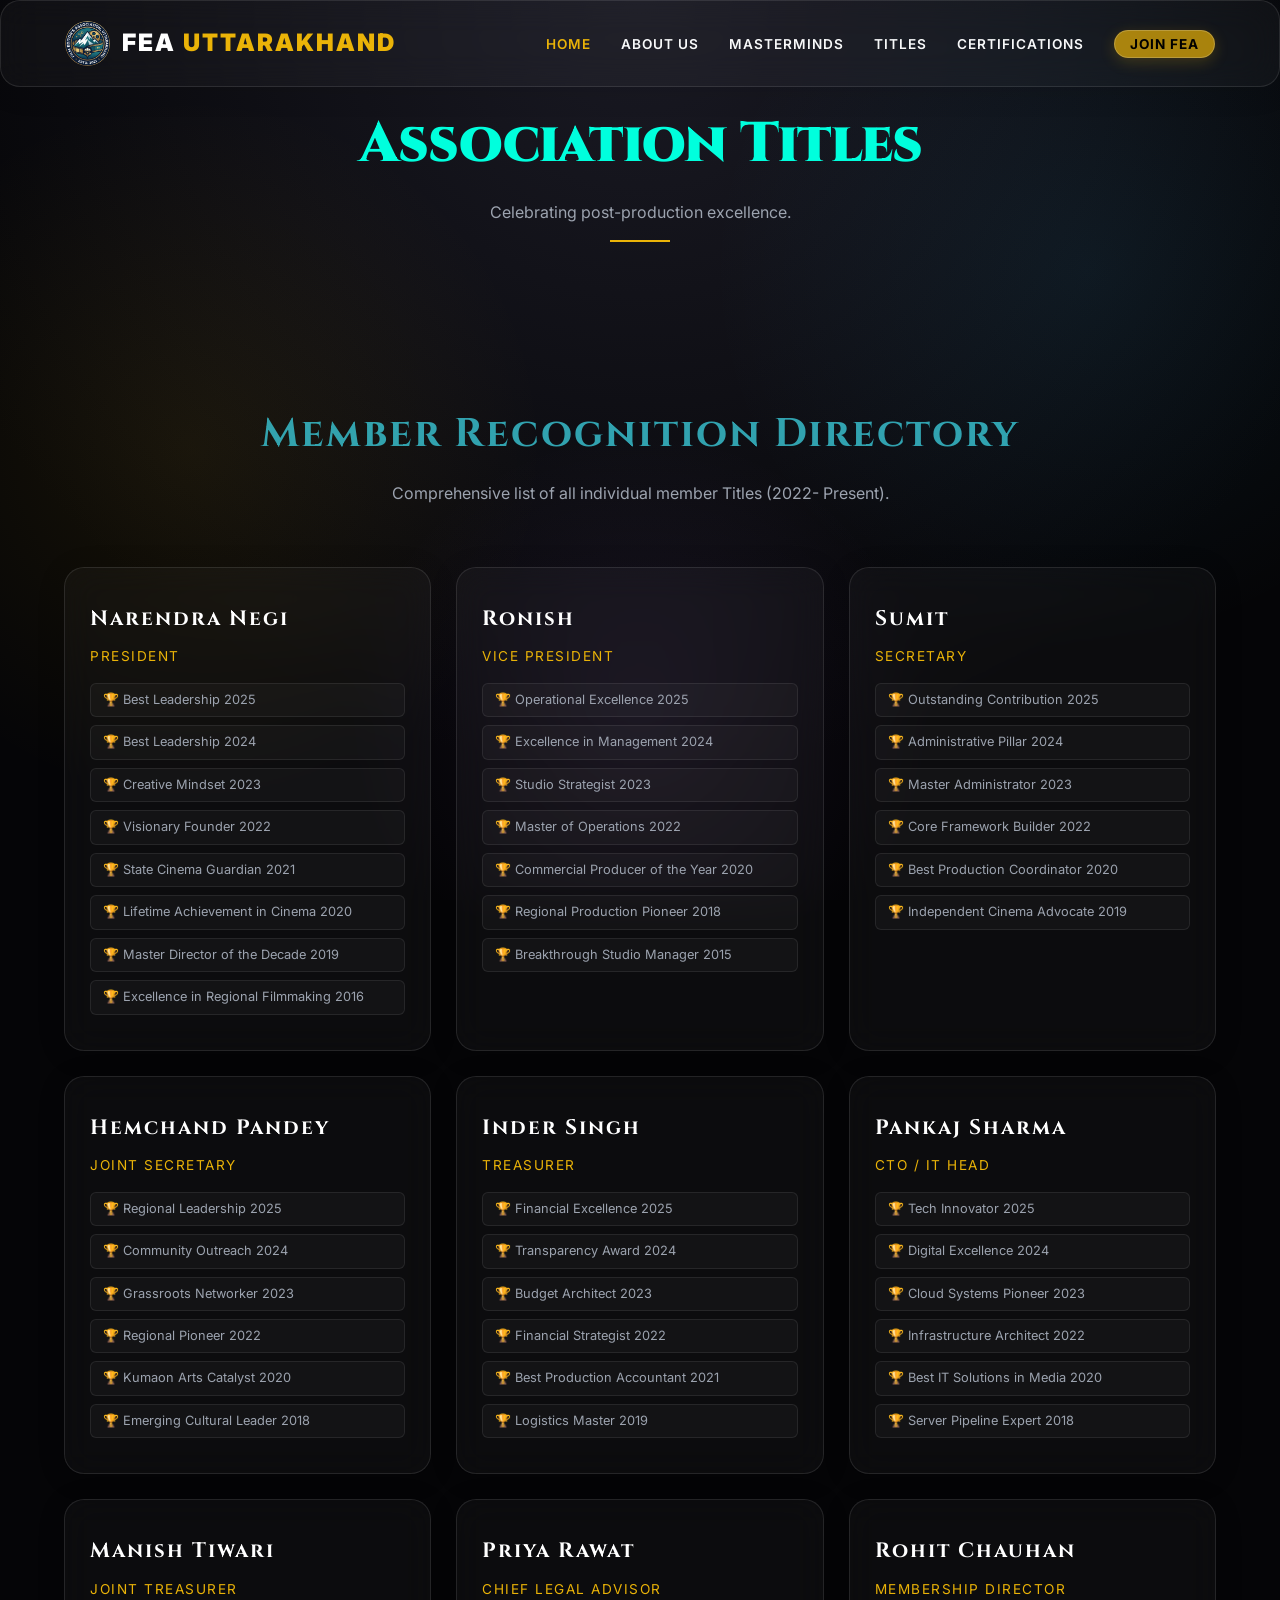
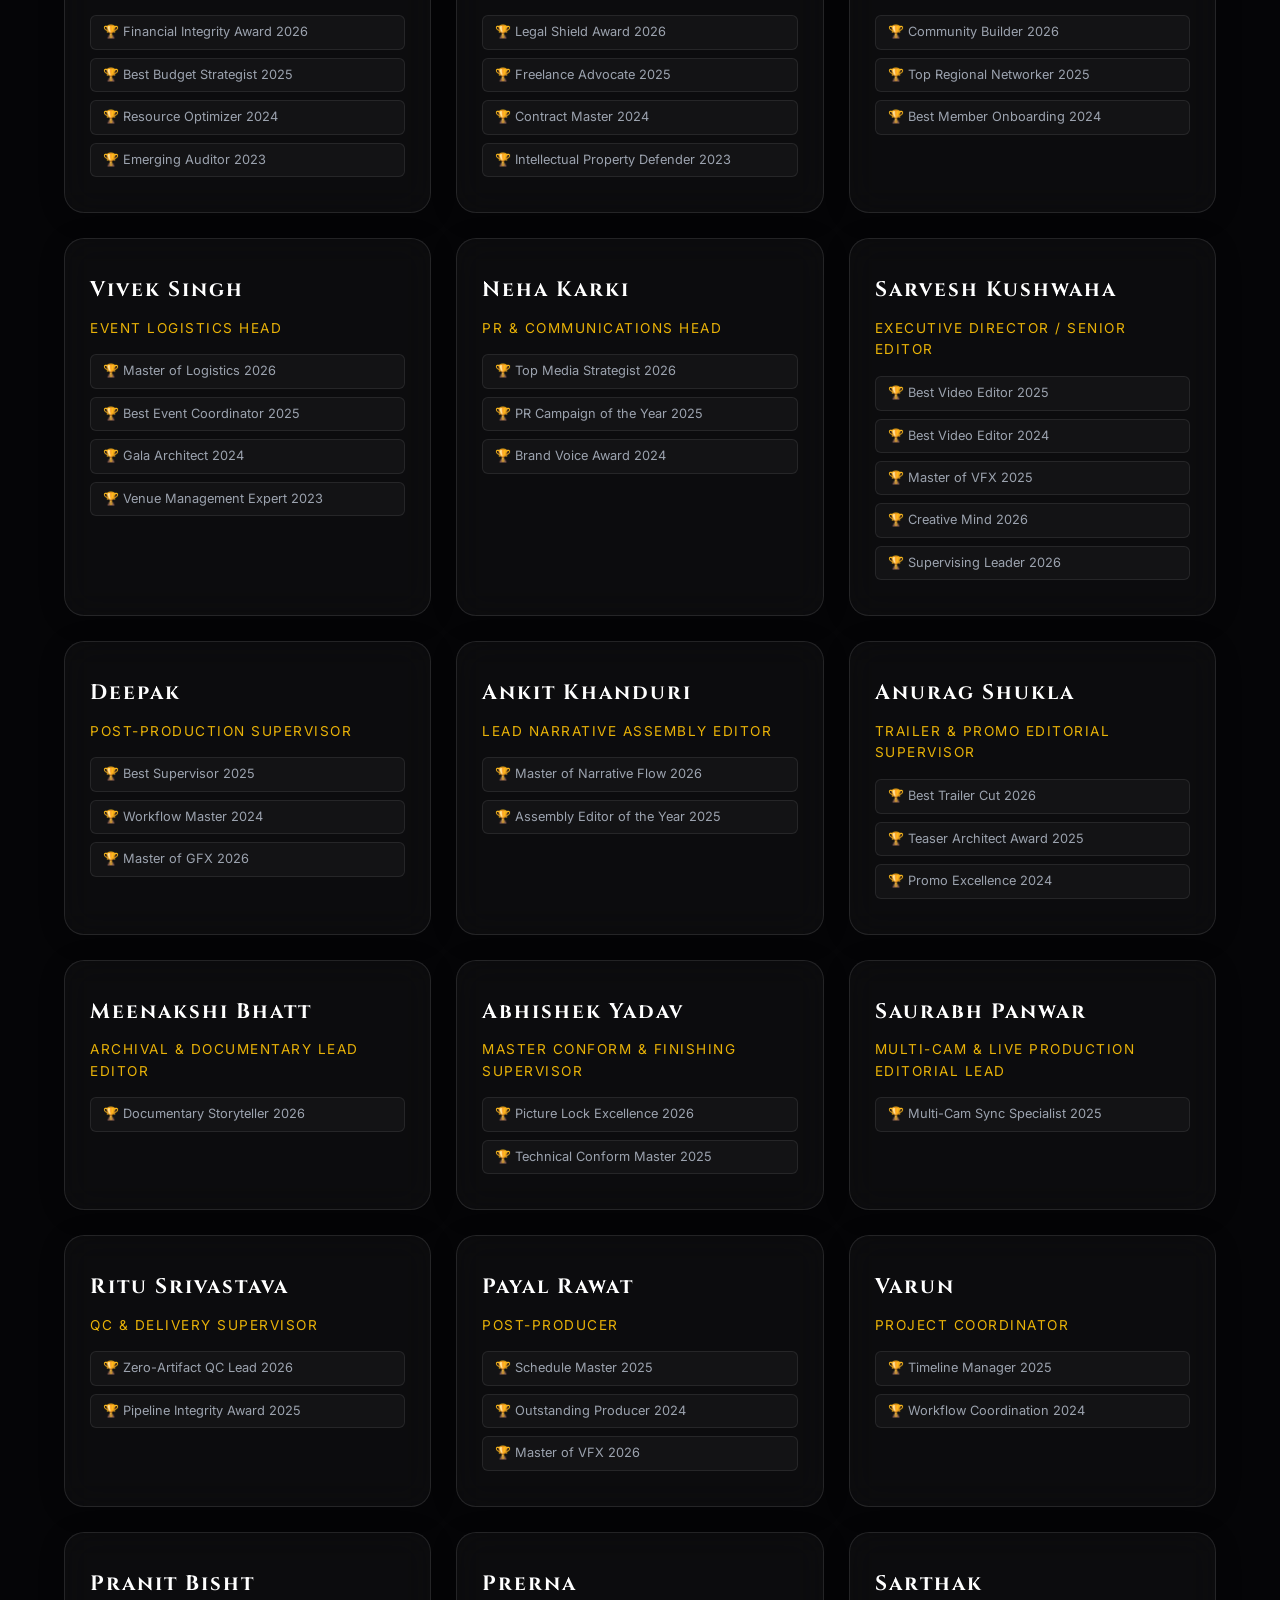
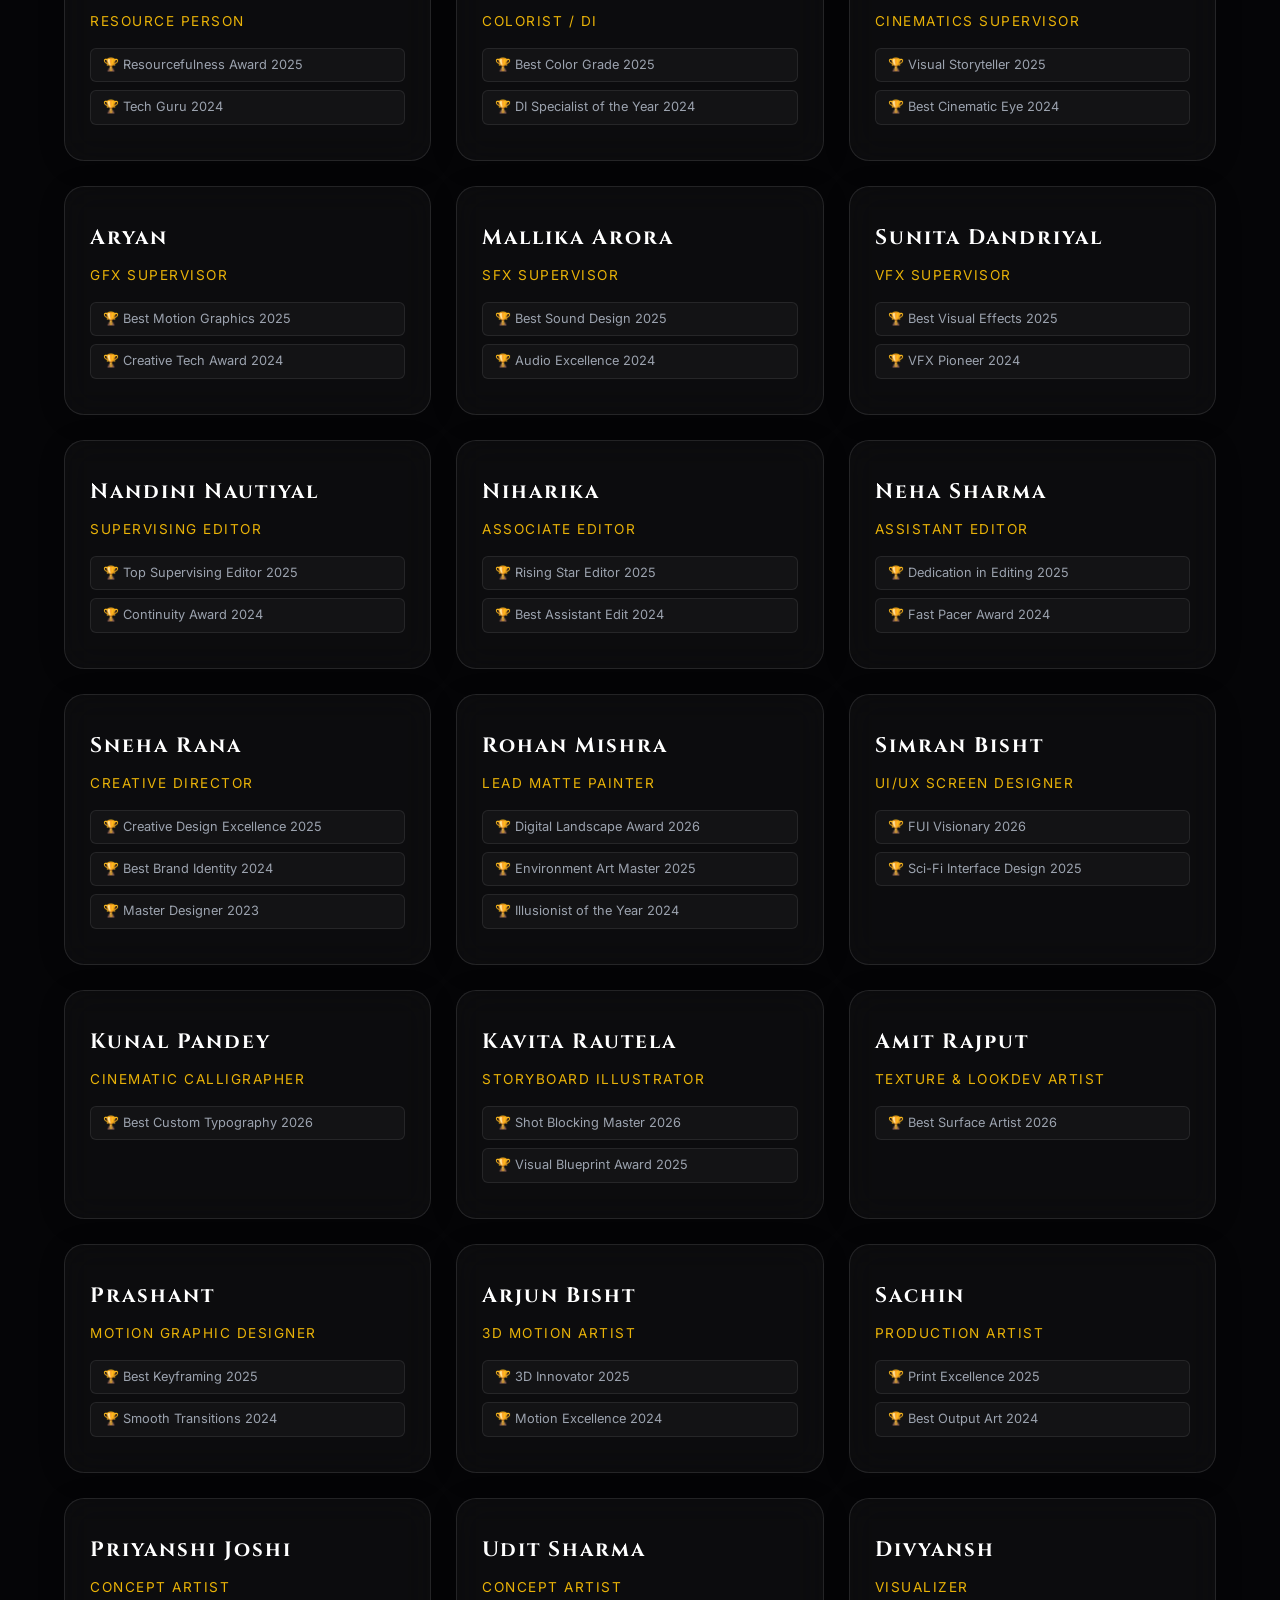
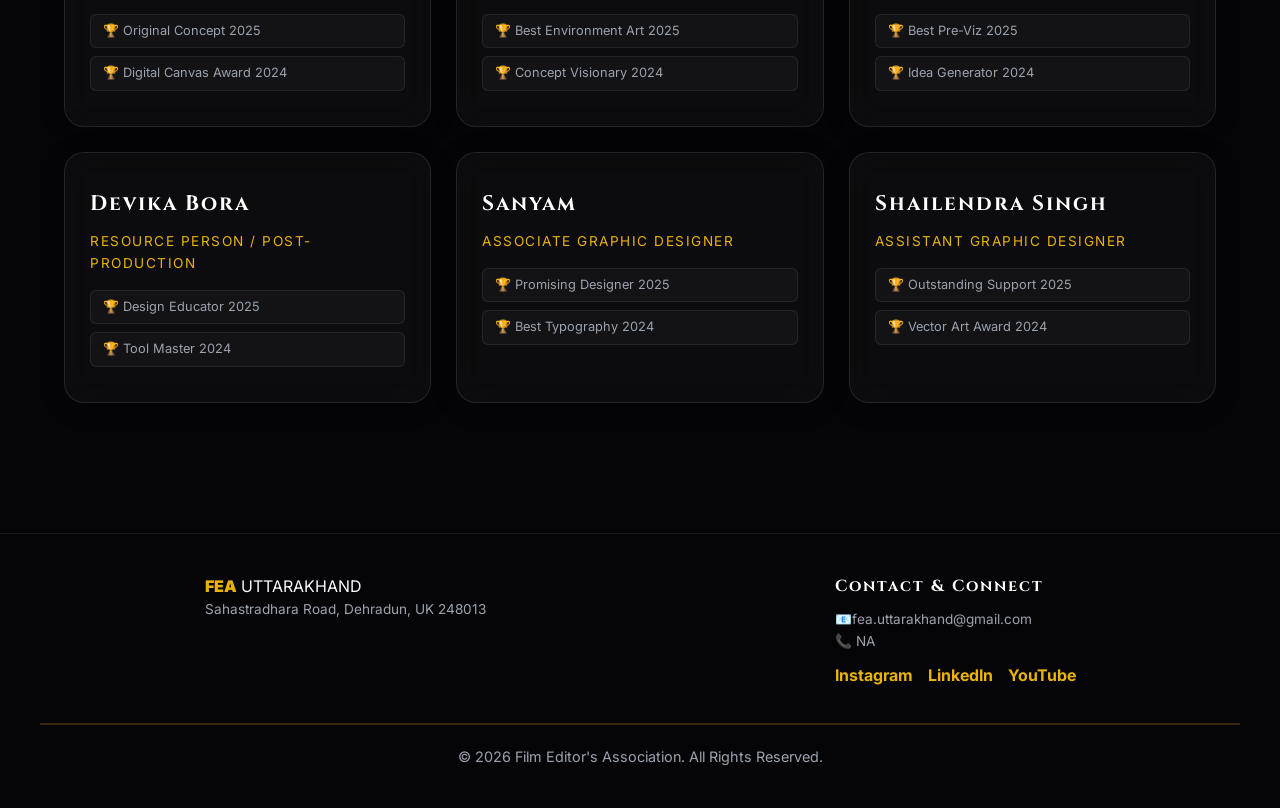
==== awards.html @ 3341a14a "Update awards.html" ====
<!-- awards.html -->
<!DOCTYPE html>
<html lang="en">
<head>
    <meta charset="UTF-8">
    <meta name="viewport" content="width=device-width, initial-scale=1.0">
    <title>Titles | FEA</title>
    <link rel="stylesheet" href="style.css">
</head>
<body>
<header>
    <a href="index.html" class="logo-link">
    <img src="1000021500-modified.png" alt="FEA Logo" class="header-logo-img">
    <div class="logo">FEA <span>Uttarakhand</span></div>
</a>
    
    <div class="menu-toggle" id="mobile-menu">
        <span class="bar"></span>
        <span class="bar"></span>
        <span class="bar"></span>
    </div>

    <nav class="nav-container">
        <ul class="nav-links">
            <li><a href="index.html" class="active">Home</a></li>
            <li><a href="#" class="about-trigger" data-type="intro">About Us</a></li>
            <li><a href="index.html#masterminds">Masterminds</a></li>
            <li><a href="awards.html">Titles</a></li>
            <li><a href="certifications.html">Certifications</a></li>

            <li><a href="#" class="join-trigger" style="background: rgba(234, 179, 8, 0.7); backdrop-filter: blur(10px); -webkit-backdrop-filter: blur(10px); border: 1px solid rgba(255,255,255,0.2); color: #000; padding: 5px 15px; border-radius: 20px; font-weight: bold; box-shadow: 0 4px 15px rgba(234,179,8,0.2);">Join FEA</a></li>
        </ul>
    </nav>
</header>

    <div class="page-header">
        <h1 style="color: #00ffdd;">Association Titles</h1>
        <p style="color: var(--text-muted); margin-top: 10px;">Celebrating post-production excellence.</p>
        <div class="divider"></div>
    </div>

    <section class="department-section">
        <div class="section-header">
            <h2 style="color: #3ccfdfc4;">Member Recognition Directory</h2>
            <p style="color: var(--text-muted);">Comprehensive list of all individual member Titles (2022- Present).</p>
        </div>
        
        <div class="member-awards-grid">
<!-- Committee -->
            <div class="member-award-card">
                <h4>Narendra Negi</h4><p class="role">President</p>
                <div class="award-tags">
                    <span class="tag">🏆 Best Leadership 2025</span>
                    <span class="tag">🏆 Best Leadership 2024</span>
                    <span class="tag">🏆 Creative Mindset 2023</span>
                    <span class="tag">🏆 Visionary Founder 2022</span>
                    <span class="tag">🏆 State Cinema Guardian 2021</span>
                    <span class="tag">🏆 Lifetime Achievement in Cinema 2020</span>
                    <span class="tag">🏆 Master Director of the Decade 2019</span>
                    <span class="tag">🏆 Excellence in Regional Filmmaking 2016</span>
                </div>
            </div>
            <div class="member-award-card">
                <h4>Ronish</h4><p class="role">Vice President</p>
                <div class="award-tags">
                    <span class="tag">🏆 Operational Excellence 2025</span>
                    <span class="tag">🏆 Excellence in Management 2024</span>
                    <span class="tag">🏆 Studio Strategist 2023</span>
                    <span class="tag">🏆 Master of Operations 2022</span>
                    <span class="tag">🏆 Commercial Producer of the Year 2020</span>
                    <span class="tag">🏆 Regional Production Pioneer 2018</span>
                    <span class="tag">🏆 Breakthrough Studio Manager 2015</span>
                </div>
            </div>
            <div class="member-award-card">
                <h4>Sumit</h4><p class="role">Secretary</p>
                <div class="award-tags">
                    <span class="tag">🏆 Outstanding Contribution 2025</span>
                    <span class="tag">🏆 Administrative Pillar 2024</span>
                    <span class="tag">🏆 Master Administrator 2023</span>
                    <span class="tag">🏆 Core Framework Builder 2022</span>
                    <span class="tag">🏆 Best Production Coordinator 2020</span>
                    <span class="tag">🏆 Independent Cinema Advocate 2019</span>
                </div>
            </div>
            <div class="member-award-card">
                <h4>Hemchand Pandey</h4><p class="role">Joint Secretary</p>
                <div class="award-tags">
                    <span class="tag">🏆 Regional Leadership 2025</span>
                    <span class="tag">🏆 Community Outreach 2024</span>
                    <span class="tag">🏆 Grassroots Networker 2023</span>
                    <span class="tag">🏆 Regional Pioneer 2022</span>
                    <span class="tag">🏆 Kumaon Arts Catalyst 2020</span>
                    <span class="tag">🏆 Emerging Cultural Leader 2018</span>
                </div>
            </div>
            <div class="member-award-card">
                <h4>Inder Singh</h4><p class="role">Treasurer</p>
                <div class="award-tags">
                    <span class="tag">🏆 Financial Excellence 2025</span>
                    <span class="tag">🏆 Transparency Award 2024</span>
                    <span class="tag">🏆 Budget Architect 2023</span>
                    <span class="tag">🏆 Financial Strategist 2022</span>
                    <span class="tag">🏆 Best Production Accountant 2021</span>
                    <span class="tag">🏆 Logistics Master 2019</span>
                </div>
            </div>
            <div class="member-award-card">
                <h4>Pankaj Sharma</h4><p class="role">CTO / IT Head</p>
                <div class="award-tags">
                    <span class="tag">🏆 Tech Innovator 2025</span>
                    <span class="tag">🏆 Digital Excellence 2024</span>
                    <span class="tag">🏆 Cloud Systems Pioneer 2023</span>
                    <span class="tag">🏆 Infrastructure Architect 2022</span>
                    <span class="tag">🏆 Best IT Solutions in Media 2020</span>
                    <span class="tag">🏆 Server Pipeline Expert 2018</span>
                </div>
            </div>

            <div class="member-award-card">
                <h4>Manish Tiwari</h4><p class="role">Joint Treasurer</p>
                <div class="award-tags">
                    <span class="tag">🏆 Financial Integrity Award 2026</span>
                    <span class="tag">🏆 Best Budget Strategist 2025</span>
                    <span class="tag">🏆 Resource Optimizer 2024</span>
                    <span class="tag">🏆 Emerging Auditor 2023</span>
                </div>
            </div>
            <div class="member-award-card">
                <h4>Priya Rawat</h4><p class="role">Chief Legal Advisor</p>
                <div class="award-tags">
                    <span class="tag">🏆 Legal Shield Award 2026</span>
                    <span class="tag">🏆 Freelance Advocate 2025</span>
                    <span class="tag">🏆 Contract Master 2024</span>
                    <span class="tag">🏆 Intellectual Property Defender 2023</span>
                </div>
            </div>
            <div class="member-award-card">
                <h4>Rohit Chauhan</h4><p class="role">Membership Director</p>
                <div class="award-tags">
                    <span class="tag">🏆 Community Builder 2026</span>
                    <span class="tag">🏆 Top Regional Networker 2025</span>
                    <span class="tag">🏆 Best Member Onboarding 2024</span>
                </div>
            </div>
            <div class="member-award-card">
                <h4>Vivek Singh</h4><p class="role">Event Logistics Head</p>
                <div class="award-tags">
                    <span class="tag">🏆 Master of Logistics 2026</span>
                    <span class="tag">🏆 Best Event Coordinator 2025</span>
                    <span class="tag">🏆 Gala Architect 2024</span>
                    <span class="tag">🏆 Venue Management Expert 2023</span>
                </div>
            </div>
            <div class="member-award-card">
                <h4>Neha Karki</h4><p class="role">PR & Communications Head</p>
                <div class="award-tags">
                    <span class="tag">🏆 Top Media Strategist 2026</span>
                    <span class="tag">🏆 PR Campaign of the Year 2025</span>
                    <span class="tag">🏆 Brand Voice Award 2024</span>
                </div>
            </div>


            <!-- Video Editing -->
            <div class="member-award-card">
                <h4>Sarvesh Kushwaha</h4><p class="role">Executive Director / Senior Editor</p>
                <div class="award-tags">
                    <span class="tag">🏆 Best Video Editor 2025</span>
                    <span class="tag">🏆 Best Video Editor 2024</span>
                    <span class="tag">🏆 Master of VFX 2025</span>
                    <span class="tag">🏆 Creative Mind 2026</span>
                    <span class="tag">🏆 Supervising Leader 2026</span>
                </div>
            </div>
            <div class="member-award-card">
                <h4>Deepak</h4><p class="role">Post-Production Supervisor</p>
                <div class="award-tags">
                    <span class="tag">🏆 Best Supervisor 2025</span>
                    <span class="tag">🏆 Workflow Master 2024</span>
                    <span class="tag">🏆 Master of GFX 2026</span>
                </div>
            </div>

            <!-- Editorial Additions -->
            <div class="member-award-card">
                <h4>Ankit Khanduri</h4><p class="role">Lead Narrative Assembly Editor</p>
                <div class="award-tags">
                    <span class="tag">🏆 Master of Narrative Flow 2026</span>
                    <span class="tag">🏆 Assembly Editor of the Year 2025</span>
                </div>
            </div>
            <div class="member-award-card">
                <h4>Anurag Shukla</h4><p class="role">Trailer & Promo Editorial Supervisor</p>
                <div class="award-tags">
                    <span class="tag">🏆 Best Trailer Cut 2026</span>
                    <span class="tag">🏆 Teaser Architect Award 2025</span>
                    <span class="tag">🏆 Promo Excellence 2024</span>
                </div>
            </div>
            <div class="member-award-card">
                <h4>Meenakshi Bhatt</h4><p class="role">Archival & Documentary Lead Editor</p>
                <div class="award-tags">
                    <span class="tag">🏆 Documentary Storyteller 2026</span>
                </div>
            </div>
            <div class="member-award-card">
                <h4>Abhishek Yadav</h4><p class="role">Master Conform & Finishing Supervisor</p>
                <div class="award-tags">
                    <span class="tag">🏆 Picture Lock Excellence 2026</span>
                    <span class="tag">🏆 Technical Conform Master 2025</span>
                </div>
            </div>
            <div class="member-award-card">
                <h4>Saurabh Panwar</h4><p class="role">Multi-Cam & Live Production Editorial Lead</p>
                <div class="award-tags">
                    <span class="tag">🏆 Multi-Cam Sync Specialist 2025</span>
                </div>
            </div>
            <div class="member-award-card">
                <h4>Ritu Srivastava</h4><p class="role">QC & Delivery Supervisor</p>
                <div class="award-tags">
                    <span class="tag">🏆 Zero-Artifact QC Lead 2026</span>
                    <span class="tag">🏆 Pipeline Integrity Award 2025</span>
                </div>
            </div>

            <!-- Original Video Editing Continued -->
            <div class="member-award-card">
                <h4>Payal Rawat</h4><p class="role">Post-Producer</p>
                <div class="award-tags">
                    <span class="tag">🏆 Schedule Master 2025</span>
                    <span class="tag">🏆 Outstanding Producer 2024</span>
                    <span class="tag">🏆 Master of VFX 2026</span>
                </div>
            </div>
            <div class="member-award-card">
                <h4>Varun</h4><p class="role">Project Coordinator</p>
                <div class="award-tags">
                    <span class="tag">🏆 Timeline Manager 2025</span>
                    <span class="tag">🏆 Workflow Coordination 2024</span>
                </div>
            </div>
            <div class="member-award-card">
                <h4>Pranit Bisht</h4><p class="role">Resource Person</p>
                <div class="award-tags">
                    <span class="tag">🏆 Resourcefulness Award 2025</span>
                    <span class="tag">🏆 Tech Guru 2024</span>
                </div>
            </div>
            <div class="member-award-card">
                <h4>Prerna</h4><p class="role">Colorist / DI</p>
                <div class="award-tags">
                    <span class="tag">🏆 Best Color Grade 2025</span>
                    <span class="tag">🏆 DI Specialist of the Year 2024</span>
                </div>
            </div>
            <div class="member-award-card">
                <h4>Sarthak</h4><p class="role">Cinematics Supervisor</p>
                <div class="award-tags">
                    <span class="tag">🏆 Visual Storyteller 2025</span>
                    <span class="tag">🏆 Best Cinematic Eye 2024</span>
                </div>
            </div>
            <div class="member-award-card">
                <h4>Aryan</h4><p class="role">GFX Supervisor</p>
                <div class="award-tags">
                    <span class="tag">🏆 Best Motion Graphics 2025</span>
                    <span class="tag">🏆 Creative Tech Award 2024</span>
                </div>
            </div>
            <div class="member-award-card">
                <h4>Mallika Arora</h4><p class="role">SFX Supervisor</p>
                <div class="award-tags">
                    <span class="tag">🏆 Best Sound Design 2025</span>
                    <span class="tag">🏆 Audio Excellence 2024</span>
                </div>
            </div>
            <div class="member-award-card">
                <h4>Sunita Dandriyal</h4><p class="role">VFX Supervisor</p>
                <div class="award-tags">
                    <span class="tag">🏆 Best Visual Effects 2025</span>
                    <span class="tag">🏆 VFX Pioneer 2024</span>
                </div>
            </div>
            <div class="member-award-card">
                <h4>Nandini Nautiyal</h4><p class="role">Supervising Editor</p>
                <div class="award-tags">
                    <span class="tag">🏆 Top Supervising Editor 2025</span>
                    <span class="tag">🏆 Continuity Award 2024</span>
                </div>
            </div>
            <div class="member-award-card">
                <h4>Niharika</h4><p class="role">Associate Editor</p>
                <div class="award-tags">
                    <span class="tag">🏆 Rising Star Editor 2025</span>
                    <span class="tag">🏆 Best Assistant Edit 2024</span>
                </div>
            </div>
            <div class="member-award-card">
                <h4>Neha Sharma</h4><p class="role">Assistant Editor</p>
                <div class="award-tags">
                    <span class="tag">🏆 Dedication in Editing 2025</span>
                    <span class="tag">🏆 Fast Pacer Award 2024</span>
                </div>
            </div>

            <!-- Graphic Design -->
            <div class="member-award-card">
                <h4>Sneha Rana</h4><p class="role">Creative Director</p>
                <div class="award-tags">
                    <span class="tag">🏆 Creative Design Excellence 2025</span>
                    <span class="tag">🏆 Best Brand Identity 2024</span>
                    <span class="tag">🏆 Master Designer 2023</span>
                </div>
            </div>
            
            <!-- Graphic Design Additions -->
            <div class="member-award-card">
                <h4>Rohan Mishra</h4><p class="role">Lead Matte Painter</p>
                <div class="award-tags">
                    <span class="tag">🏆 Digital Landscape Award 2026</span>
                    <span class="tag">🏆 Environment Art Master 2025</span>
                    <span class="tag">🏆 Illusionist of the Year 2024</span>
                </div>
            </div>
            <div class="member-award-card">
                <h4>Simran Bisht</h4><p class="role">UI/UX Screen Designer</p>
                <div class="award-tags">
                    <span class="tag">🏆 FUI Visionary 2026</span>
                    <span class="tag">🏆 Sci-Fi Interface Design 2025</span>
                </div>
            </div>
            <div class="member-award-card">
                <h4>Kunal Pandey</h4><p class="role">Cinematic Calligrapher</p>
                <div class="award-tags">
                    <span class="tag">🏆 Best Custom Typography 2026</span>
                </div>
            </div>
            <div class="member-award-card">
                <h4>Kavita Rautela</h4><p class="role">Storyboard Illustrator</p>
                <div class="award-tags">
                    <span class="tag">🏆 Shot Blocking Master 2026</span>
                    <span class="tag">🏆 Visual Blueprint Award 2025</span>
                </div>
            </div>
            <div class="member-award-card">
                <h4>Amit Rajput</h4><p class="role">Texture & LookDev Artist</p>
                <div class="award-tags">
                    <span class="tag">🏆 Best Surface Artist 2026</span>
                </div>
            </div>

            <!-- Original Graphic Design Continued -->
            <div class="member-award-card">
                <h4>Prashant</h4><p class="role">Motion Graphic Designer</p>
                <div class="award-tags">
                    <span class="tag">🏆 Best Keyframing 2025</span>
                    <span class="tag">🏆 Smooth Transitions 2024</span>
                </div>
            </div>
            <div class="member-award-card">
                <h4>Arjun Bisht</h4><p class="role">3D Motion Artist</p>
                <div class="award-tags">
                    <span class="tag">🏆 3D Innovator 2025</span>
                    <span class="tag">🏆 Motion Excellence 2024</span>
                </div>
            </div>
            <div class="member-award-card">
                <h4>Sachin</h4><p class="role">Production Artist</p>
                <div class="award-tags">
                    <span class="tag">🏆 Print Excellence 2025</span>
                    <span class="tag">🏆 Best Output Art 2024</span>
                </div>
            </div>
            <div class="member-award-card">
                <h4>Priyanshi Joshi</h4><p class="role">Concept Artist</p>
                <div class="award-tags">
                    <span class="tag">🏆 Original Concept 2025</span>
                    <span class="tag">🏆 Digital Canvas Award 2024</span>
                </div>
            </div>
            <div class="member-award-card">
                <h4>Udit Sharma</h4><p class="role">Concept Artist</p>
                <div class="award-tags">
                    <span class="tag">🏆 Best Environment Art 2025</span>
                    <span class="tag">🏆 Concept Visionary 2024</span>
                </div>
            </div>
            <div class="member-award-card">
                <h4>Divyansh</h4><p class="role">Visualizer</p>
                <div class="award-tags">
                    <span class="tag">🏆 Best Pre-Viz 2025</span>
                    <span class="tag">🏆 Idea Generator 2024</span>
                </div>
            </div>
            <div class="member-award-card">
                <h4>Devika Bora</h4><p class="role">Resource Person / Post-Production</p>
                <div class="award-tags">
                    <span class="tag">🏆 Design Educator 2025</span>
                    <span class="tag">🏆 Tool Master 2024</span>
                </div>
            </div>
            <div class="member-award-card">
                <h4>Sanyam</h4><p class="role">Associate Graphic Designer</p>
                <div class="award-tags">
                    <span class="tag">🏆 Promising Designer 2025</span>
                    <span class="tag">🏆 Best Typography 2024</span>
                </div>
            </div>
            <div class="member-award-card">
                <h4>Shailendra Singh</h4><p class="role">Assistant Graphic Designer</p>
                <div class="award-tags">
                    <span class="tag">🏆 Outstanding Support 2025</span>
                    <span class="tag">🏆 Vector Art Award 2024</span>
                </div>
            </div>
        </div>
    </section>

    <!-- About Us Modal -->
    <div id="about-modal" class="modal-overlay">
        <div class="modal-content" style="text-align: center;">
            <span class="close-btn" id="close-about-modal">&times;</span>
            <div class="modal-header">
                <h2 id="about-modal-title">Title</h2>
                <div class="divider" style="margin-bottom: 20px;"></div>
            </div>
            <div class="modal-body">
                <p id="about-modal-desc" class="main-desc">Details will appear here...</p>
            </div>
        </div>
    </div>

    <!-- Join FEA Modal -->
    <div id="join-modal" class="modal-overlay">
        <div class="modal-content glass-panel" style="text-align: center;">
            <span class="close-btn" id="close-join-modal">&times;</span>
            <div class="modal-header">
                <h2>Join FEA Uttarakhand</h2>
                <p style="color: var(--accent-gold); font-size: 0.9rem; margin-top: 5px;">Become a part of the state's largest post-production community.</p>
                <div class="divider" style="margin-bottom: 20px;"></div>
            </div>
            <div class="modal-body">
                <form id="join-form" action="https://formspree.io/f/xljgoepk" method="POST" style="display: flex; flex-direction: column; gap: 15px; text-align: left;">
                    <input type="text" name="name" placeholder="Full Name" required class="glass-input">
                    <input type="email" name="email" placeholder="Email Address" required class="glass-input">
                    <select name="role" required class="glass-input">
                        <option value="" disabled selected>Select Membership Type / Directorate</option>
                        <option value="member">General Member</option>
                        <option value="video">Video Editing / Post-Production (requires exp.)</option>
                        <option value="design">Graphic Design / Art (requires exp.)</option>
                        <option value="vfx">VFX / Compositing / Tech (requires exp.)</option>
                        <option value="audio">Audio / SFX (requires exp.)</option>
                    </select>
                    <input type="url" name="portfolio" placeholder="Portfolio / Reel Link (Optional)" class="glass-input">
                    <button type="submit" class="glass-btn">Submit Application</button>
                </form>
            </div>
        </div>
    </div>

    <footer>
        <div style="display: flex; flex-wrap: wrap; justify-content: space-around; text-align: left; max-width: 1200px; margin: 0 auto; gap: 20px; padding-bottom: 20px;">
            <div>
                <div class="footer-logo"><span class="highlight">FEA</span> UTTARAKHAND</div>
                <p style="color: var(--text-muted); font-size: 0.85rem;">Sahastradhara Road, Dehradun, UK 248013</p>
            </div>
            <div>
                <h4 style="color: #fff; margin-bottom: 10px; font-size: 1rem;">Contact & Connect</h4>
                <p style="color: var(--text-muted); font-size: 0.85rem;">📧fea.uttarakhand@gmail.com</p>
                <p style="color: var(--text-muted); font-size: 0.85rem; margin-bottom: 10px;">📞 NA</p>
                <div style="display: flex; gap: 15px;">
                    <a href="#" style="color: var(--accent-gold); text-decoration: none; font-weight: bold;">Instagram</a>
                    <a href="#" style="color: var(--accent-gold); text-decoration: none; font-weight: bold;">LinkedIn</a>
                    <a href="#" style="color: var(--accent-gold); text-decoration: none; font-weight: bold;">YouTube</a>
                </div>
            </div>
        </div>
        <div class="divider" style="width: 100%; opacity: 0.2; margin-bottom: 20px;"></div>
        <p>&copy; 2026 Film Editor's Association. All Rights Reserved.</p>
    </footer>
    <script src="script.js"></script>
</body>
</html>
---- style.css ----
@import url('https://fonts.googleapis.com/css2?family=Cinzel:wght@500;700;900&family=Inter:wght@300;400;600&display=swap');
:root {
    --bg-color: #050507;
    --card-bg: rgba(255, 255, 255, 0.02);
    --card-border: rgba(255, 255, 255, 0.08);
    --text-main: #f8f9fa;
    --text-muted: #9ca3af;
    --accent-gold: #eab308;
    --accent-glow: rgba(234, 179, 8, 0.15);
    --blur: blur(20px);
}

* { margin: 0; padding: 0; box-sizing: border-box; }

/* Enhanced Ambient Light Background for Glassmorphism */
body {
    background-color: var(--bg-color);
    background-image: 
        radial-gradient(circle at 15% 50%, rgba(234, 179, 8, 0.08), transparent 30%),
        radial-gradient(circle at 85% 30%, rgba(56, 189, 248, 0.08), transparent 30%),
        radial-gradient(circle at 50% 80%, rgba(192, 132, 252, 0.08), transparent 30%),
        radial-gradient(circle at 50% 0%, #1a1a24 0%, var(--bg-color) 70%);
    background-attachment: fixed;
    color: var(--text-main);
    font-family: 'Inter', sans-serif;
    line-height: 1.6;
    overflow-x: hidden;
    scroll-behavior: smooth;
}

h1, h2, h3, h4 { 
    font-family: 'Cinzel', serif;
    letter-spacing: 2px;
}

.highlight { color: var(--accent-gold); font-weight: 900; }

::-webkit-scrollbar { width: 8px; }
::-webkit-scrollbar-track { background: var(--bg-color); }
::-webkit-scrollbar-thumb { background: #333; border-radius: 10px; }
::-webkit-scrollbar-thumb:hover { background: var(--accent-gold); }

/* Navigation */
header {
    position: fixed; top: 0; width: 100%; z-index: 1000;
    padding: 20px 5%; display: flex; justify-content: space-between; align-items: center;
}
.logo-link { 
    text-decoration: none; 
    display: flex; 
    align-items: center; 
    gap: 12px; 
}

.header-logo-img {
    height: 45px;       /* Adjust this value to make the logo larger or smaller */
    width: 45px;
    border-radius: 50%; /* Keeps the circular badge look clean */
    object-fit: contain;
}
.logo { font-size: 1.5rem; font-weight: 900; letter-spacing: 2px; text-transform: uppercase; color: #fff; }
.logo span { color: var(--accent-gold); }
.nav-links { display: flex; gap: 30px; list-style: none; }
.nav-links a { color: var(--text-main); text-decoration: none; font-size: 0.85rem; font-weight: 600; text-transform: uppercase; letter-spacing: 1px; transition: 0.3s; cursor: pointer;}
.nav-links a:hover, .nav-links a.active { color: var(--accent-gold); }

/* Unified Section Headers */
.page-header, .section-header { text-align: center; margin-bottom: 60px; padding-top: 100px; }
.page-header h1 { font-size: 3.5rem; font-weight: 900; letter-spacing: -1px; }
.section-header h2 { font-size: 2.5rem; font-weight: 700; margin-bottom: 15px; }
.divider { height: 2px; width: 60px; background: var(--accent-gold); margin: 15px auto 0; }

/* Hero Section */
.hero {
    height: 100vh; min-height: 700px; display: flex; flex-direction: column; justify-content: center; align-items: center;
    text-align: center; padding: 0 20px; position: relative; border-bottom: 1px solid var(--card-border);
}
.hero-bg {
    position: absolute; top: 0; left: 0; width: 100%; height: 100%;
    background: url('https://images.unsplash.com/photo-1536440136628-849c177e76a1?q=80&w=2525&auto=format&fit=crop') center/cover;
    opacity: 0.15; z-index: -1;
    mask-image: linear-gradient(to bottom, black 40%, transparent 100%);
    -webkit-mask-image: linear-gradient(to bottom, black 40%, transparent 100%);
}
.hero h1 { font-size: clamp(3rem, 6vw, 6rem); font-weight: 900; line-height: 1.1; margin-bottom: 15px; letter-spacing: -2px; }
.hero h2 { font-size: clamp(1rem, 2vw, 1.5rem); color: var(--text-muted); font-weight: 300; letter-spacing: 5px; text-transform: uppercase; margin-bottom: 40px; }

/* Universal Cinematic Cards & Grids */
.about-grid, .grid-container, .member-awards-grid, .cert-grid, .events-wrapper {
    display: grid; grid-template-columns: repeat(auto-fit, minmax(300px, 1fr)); gap: 25px; padding: 0 5% 80px; max-width: 1400px; margin: 0 auto;
}

/* --- GLASSMORPHISM BASE RULES --- */
.about-box, .card, .mastermind-card, .member-award-card, .cert-card, .event-item, header, .modal-content {
    background: rgba(255, 255, 255, 0.03) !important;
    backdrop-filter: blur(16px) !important;
    -webkit-backdrop-filter: blur(16px) !important; 
    border: 1px solid rgba(255, 255, 255, 0.1) !important;
    box-shadow: 0 4px 30px rgba(0, 0, 0, 0.1) !important;
    border-radius: 20px;
    transition: 0.4s ease;
}

.about-box, .card, .mastermind-card, .member-award-card, .cert-card, .event-item {
    padding: 35px 25px; 
    cursor: pointer; position: relative; overflow: hidden;
}

/* Enhanced Hover State for Glass Cards */
.about-box:hover, .card:hover, .mastermind-card:hover, .member-award-card:hover, .cert-card:hover, .event-item:hover {
    background: rgba(255, 255, 255, 0.08) !important;
    border: 1px solid rgba(255, 255, 255, 0.25) !important;
    box-shadow: 0 8px 32px rgba(234, 179, 8, 0.15) !important;
    transform: translateY(-8px);
}

/* Typography Inside Cards */
.card h3, .about-box h3 { color: var(--accent-gold); font-size: 0.85rem; font-weight: 700; text-transform: uppercase; letter-spacing: 2px; margin-bottom: 10px; }
.card p { font-size: 1.5rem; font-weight: 700; color: #fff; }
.about-box p { color: var(--text-muted); font-size: 0.95rem; }
.mm-tag { display: inline-block; color: var(--text-muted); font-size: 0.7rem; text-transform: uppercase; letter-spacing: 2px; margin-bottom: 10px; }

/* --- LAPTOP SCREEN KE LIYE COMPATIBLE LAYOUT --- */
.spotlight-card {
    grid-column: 1 / -1; 
    display: grid; 
    /* Left side (Bio) thoda bada rakha hai, Right side (Box) limit mein rahega */
    grid-template-columns: 1.5fr 1fr; 
    gap: 40px;
    background: linear-gradient(145deg, rgba(234, 179, 8, 0.05), transparent) !important;
    border: 1px solid rgba(234, 179, 8, 0.2) !important;
    width: 100%;
    max-width: 100%;
    box-sizing: border-box; /* Isse box padding ke wajah se bahar nahi jayega */
    overflow: hidden;
}

.mm-desc {
    color: var(--text-muted); font-size: 0.95rem; line-height: 1.6;
    margin-top: 15px; padding-top: 15px; border-top: 1px solid var(--card-border);
    display: block !important; overflow: visible !important;
    -webkit-line-clamp: unset !important; -webkit-box-orient: unset !important;
    max-height: none !important; opacity: 1 !important; text-align: left;
}

/* Awards & Cert Specific Tweaks */
.award-tags { display: flex; flex-direction: column; gap: 8px; margin-top: 15px; }
.tag, .cert-meta, .event-date { 
    background: rgba(255, 255, 255, 0.03); color: var(--text-muted); 
    font-size: 0.8rem; padding: 6px 12px; border-radius: 6px; border: 1px solid var(--card-border); 
}
.member-award-card h4, .cert-card h4, .event-name { font-size: 1.3rem; font-weight: 700; margin-bottom: 10px; color: #fff;}
.member-award-card .role { color: var(--accent-gold); font-size: 0.85rem; text-transform: uppercase; letter-spacing: 1.5px;}

/* Cinematic Modals */
.modal-overlay { position: fixed; inset: 0; background: rgba(0,0,0,0.8); backdrop-filter: blur(10px); z-index: 2000; display: flex; justify-content: center; align-items: center; opacity: 0; pointer-events: none; transition: 0.4s ease; padding: 15px;}
.modal-overlay.active { opacity: 1; pointer-events: all; }
.modal-content { 
    width: 100%; max-width: 650px; padding: 50px; position: relative; 
    transform: scale(0.95) translateY(20px); transition: 0.4s ease; 
}
.modal-overlay.active .modal-content { transform: scale(1) translateY(0); }
.close-btn { position: absolute; top: 25px; right: 30px; font-size: 2rem; color: var(--text-muted); cursor: pointer; }
.close-btn:hover { color: #fff; }

.modal-header h2 { font-size: 2.2rem; color: #fff; margin-bottom: 5px; }
#profile-modal-role, .modal-date-tag { color: var(--accent-gold); font-size: 0.9rem; font-weight: 700; text-transform: uppercase; letter-spacing: 2px; display: block; margin-bottom: 20px;}
.profile-skills span { background: rgba(255,255,255,0.05); border: 1px solid var(--card-border); padding: 6px 14px; border-radius: 20px; font-size: 0.75rem; color: var(--text-main); margin-right: 8px;}
.main-desc { font-size: 1.05rem; color: var(--text-muted); line-height: 1.7; margin-top: 20px; text-align: left;}

/* --- JOIN FORM STYLES --- */
.glass-input {
    width: 100%; padding: 14px 15px; border-radius: 10px;
    background: rgba(255,255,255,0.03); 
    border: 1px solid rgba(255,255,255,0.1);
    color: #fff; font-family: 'Inter', sans-serif; 
    backdrop-filter: blur(10px); transition: 0.3s; outline: none;
}
.glass-input:focus { 
    border-color: var(--accent-gold); 
    background: rgba(255,255,255,0.08); 
    box-shadow: 0 0 10px rgba(234, 179, 8, 0.2);
}
.glass-input::placeholder { color: rgba(255,255,255,0.4); }
.glass-input option { background: #0a0a0c; color: #fff; }

.glass-btn {
    background: rgba(234, 179, 8, 0.75); 
    color: #000; font-weight: 800; font-size: 1rem; letter-spacing: 1px; text-transform: uppercase;
    padding: 14px; border-radius: 10px; border: 1px solid rgba(255,255,255,0.3); 
    cursor: pointer; transition: 0.3s; 
    backdrop-filter: blur(10px);
}
.glass-btn:hover { 
    background: rgba(234, 179, 8, 1); 
    box-shadow: 0 0 20px rgba(234,179,8,0.4); 
    transform: translateY(-2px);
}

footer { text-align: center; padding: 40px; border-top: 1px solid var(--card-border); margin-top: 50px;}
footer p { color: var(--text-muted); font-size: 0.9rem; }

@media (max-width: 900px) {
    .spotlight-card { grid-template-columns: 1fr; }
    header { flex-direction: column; gap: 15px; padding: 15px; }
    .nav-links { flex-wrap: wrap; justify-content: center; gap: 15px; }
    .hero h1 { font-size: 3.5rem; }
}

.modal-content {
    max-height: 80vh !important;
    overflow-y: auto !important;
}

.modal-content::-webkit-scrollbar {
    width: 8px;
}
.modal-content::-webkit-scrollbar-track {
    background: rgba(0, 0, 0, 0.4);
    border-radius: 10px;
    margin: 15px 0; 
}
.modal-content::-webkit-scrollbar-thumb {
    background: rgba(212, 175, 55, 0.5); 
    border-radius: 10px;
}
.modal-content::-webkit-scrollbar-thumb:hover {
    background: rgba(212, 175, 55, 0.9);
}

.cert-card.elite {
    background: linear-gradient(145deg, rgba(212, 175, 55, 0.1), transparent) !important;
    border-top: 3px solid #d4af37 !important;
}
.cert-card.elite h4, .cert-card.elite .cert-meta { color: #d4af37 !important; }

.cert-card.video {
    background: linear-gradient(145deg, rgba(56, 189, 248, 0.1), transparent) !important;
    border-top: 3px solid #38bdf8 !important;
}
.cert-card.video h4, .cert-card.video .cert-meta { color: #38bdf8 !important; }

.cert-card.design {
    background: linear-gradient(145deg, rgba(192, 132, 252, 0.1), transparent) !important;
    border-top: 3px solid #c084fc !important;
}
.cert-card.design h4, .cert-card.design .cert-meta { color: #c084fc !important; }

.cert-card.tech {
    background: linear-gradient(145deg, rgba(74, 222, 128, 0.1), transparent) !important;
    border-top: 3px solid #4ade80 !important;
}
.cert-card.tech h4, .cert-card.tech .cert-meta { color: #4ade80 !important; }

.events-wrapper {
    display: grid !important;
    grid-template-columns: 1fr 1fr !important;
    gap: 40px !important;
    align-items: start;
}

@media (max-width: 900px) {
    .events-wrapper { grid-template-columns: 1fr !important; }
}

.event-list.scrollable {
    display: flex !important;
    flex-direction: column !important;
    gap: 15px !important;
    max-height: 600px !important; 
    overflow-y: auto !important;
    padding-right: 15px !important;
}

.event-list.scrollable::-webkit-scrollbar { width: 6px; }
.event-list.scrollable::-webkit-scrollbar-track { background: rgba(0,0,0,0.2); border-radius: 10px; }
.event-list.scrollable::-webkit-scrollbar-thumb { background: rgba(56, 189, 248, 0.4); border-radius: 10px; }
.event-list.scrollable::-webkit-scrollbar-thumb:hover { background: rgba(56, 189, 248, 0.8); }

.event-item {
    background: linear-gradient(145deg, rgba(56, 189, 248, 0.05), transparent) !important;
    border: 1px solid var(--card-border) !important;
    border-left: 4px solid #38bdf8 !important; 
    padding: 20px 25px !important;
    text-align: left !important;
    display: flex !important;
    flex-direction: column !important;
    flex-shrink: 0 !important;
    height: auto !important;
    min-height: max-content !important;
}

.event-item:hover {
    background: linear-gradient(145deg, rgba(56, 189, 248, 0.12), transparent) !important;
    border-left-color: #c084fc !important; 
    transform: translateX(6px) !important; 
}

.event-name {
    font-size: 1.25rem !important;
    color: #fff !important;
    font-weight: 700 !important;
    margin-bottom: 5px !important;
    order: 1 !important;
}

.event-date {
    font-family: 'Courier New', Courier, monospace !important;
    font-size: 0.85rem !important;
    color: #38bdf8 !important;
    font-weight: bold !important;
    text-transform: uppercase !important;
    margin-bottom: 5px !important;
    order: 2 !important;
    background: transparent !important;
    border: none !important;
    padding: 0 !important;
}

.event-desc { display: none !important; }

.event-item::after {
    content: 'CLICK FOR MORE ➔';
    order: 3;
    font-size: 0.75rem;
    color: var(--text-muted);
    margin-top: 12px;
    font-weight: bold;
    letter-spacing: 1px;
    transition: color 0.3s ease;
}

.event-item:hover::after { color: #38bdf8; }
/* --- SYSTEM MODALS (MAINTENANCE & EVENTS) --- */
.system-modal-overlay {
    position: fixed; inset: 0; background: rgba(5, 5, 7, 0.85); backdrop-filter: blur(15px);
    -webkit-backdrop-filter: blur(15px); z-index: 9999; display: flex; 
    justify-content: center; align-items: center; opacity: 1; transition: 0.4s ease;
}
.system-modal-content {
    background: rgba(15, 15, 20, 0.9); border: 1px solid rgba(255, 255, 255, 0.08);
    padding: 45px; border-radius: 16px; text-align: center; max-width: 450px;
    box-shadow: 0 10px 40px rgba(0, 0, 0, 0.6);
    transform: translateY(0); transition: 0.4s ease;
}
.system-modal-content h3 { 
    font-family: 'Cinzel', serif; font-size: 1.6rem; color: #fff; margin-bottom: 12px; letter-spacing: 1px;
}
.system-modal-content p { 
    color: var(--text-muted); font-size: 1rem; margin-bottom: 25px; line-height: 1.6;
}
.system-modal-content .signature { 
    font-family: 'Inter', sans-serif; font-style: italic; color: var(--accent-gold); 
    font-size: 0.85rem; letter-spacing: 1.5px; opacity: 0.9; margin-bottom: 30px;
}
/* Replace the previous .close-system-btn styles with these */
.close-system-cross {
    position: absolute;
    top: 20px;
    right: 25px;
    font-size: 2rem;
    color: var(--text-muted);
    cursor: pointer;
    transition: color 0.3s ease;
    line-height: 1;
}
.close-system-cross:hover {
    color: #fff;
}
/* --- PHONE SCREEN JITNA RAKHNE KE LIYE STRICT MOBILE FIX --- */
@media (max-width: 900px) {
    .grid-container {
        padding: 0 15px 50px !important; /* Phone pe margin theek karega */
    }
    
    .spotlight-card {
        /* Phone pe side-by-side hata kar ek ke niche ek stack kar dega */
        grid-template-columns: 1fr !important; 
        gap: 20px !important;
        padding: 20px 15px !important;
        width: 100% !important; 
    }
    
    /* Name ko phone ke size ke hisaab se chhota karega taaki bahar na nikle */
    .spotlight-card p[style*="font-size: 2.5rem"] {
        font-size: 1.6rem !important;
        line-height: 1.2 !important;
        margin-bottom: 10px !important;
    }

    /* Right side wale metrics box ki padding phone pe choti karega */
    .spotlight-card > div:nth-child(2) {
        padding: 15px !important;
        gap: 15px !important;
    }

    /* Quick stats ko properly center karega */
    .spotlight-card > div:nth-child(2) > div:last-child {
        gap: 15px !important;
        justify-content: space-around;
        text-align: center;
    }
}
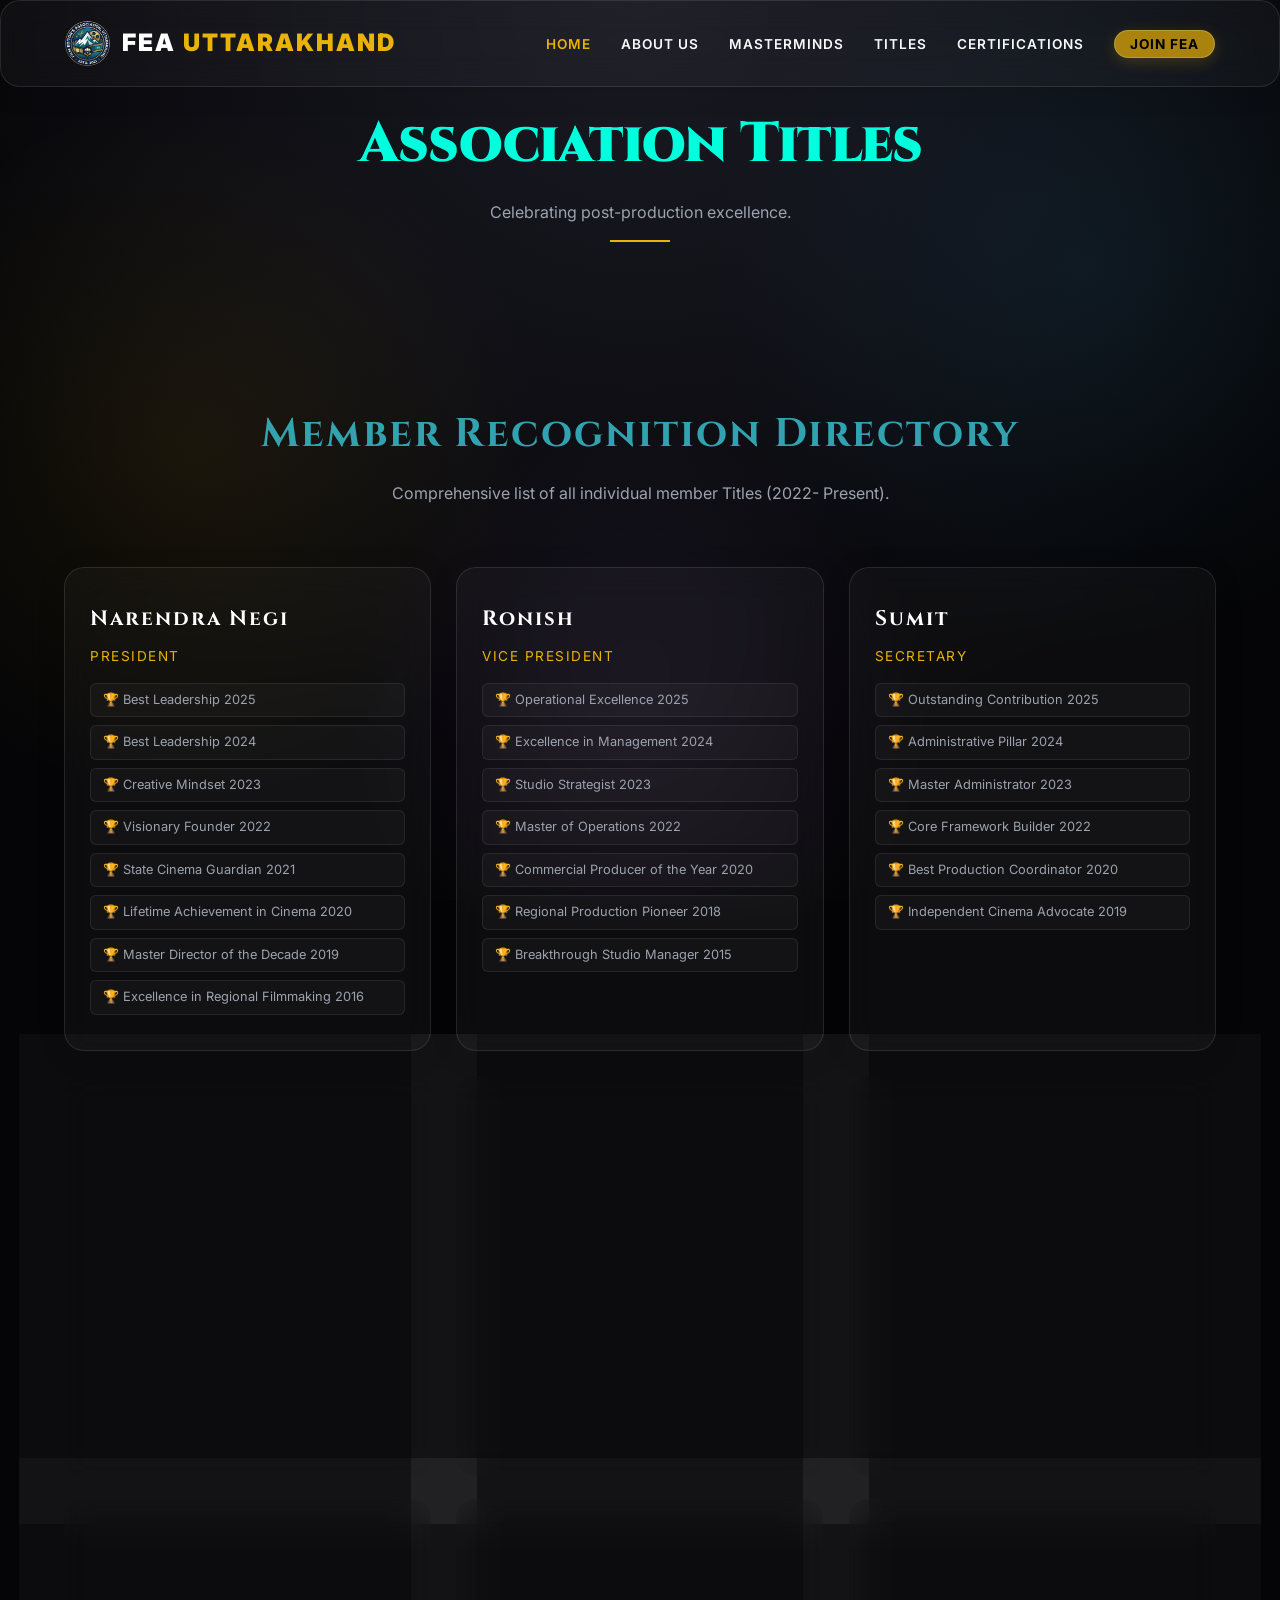
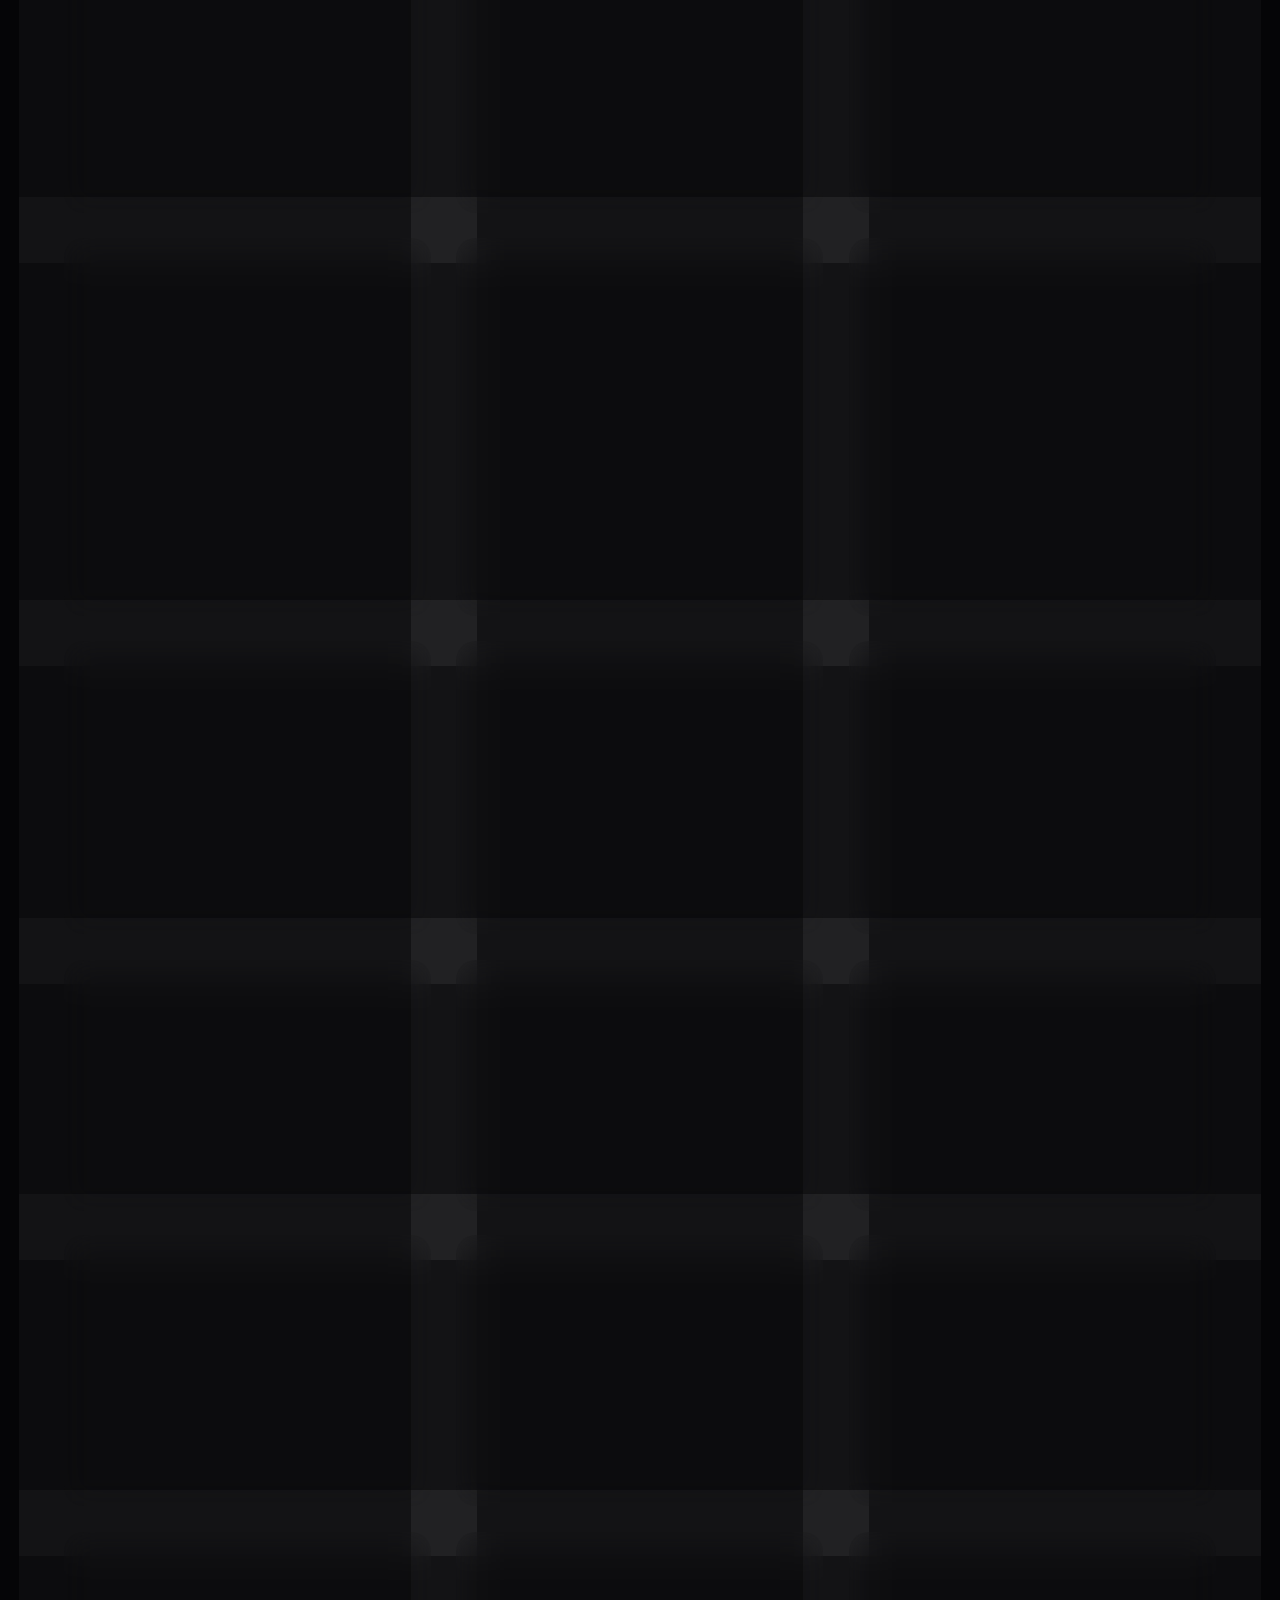
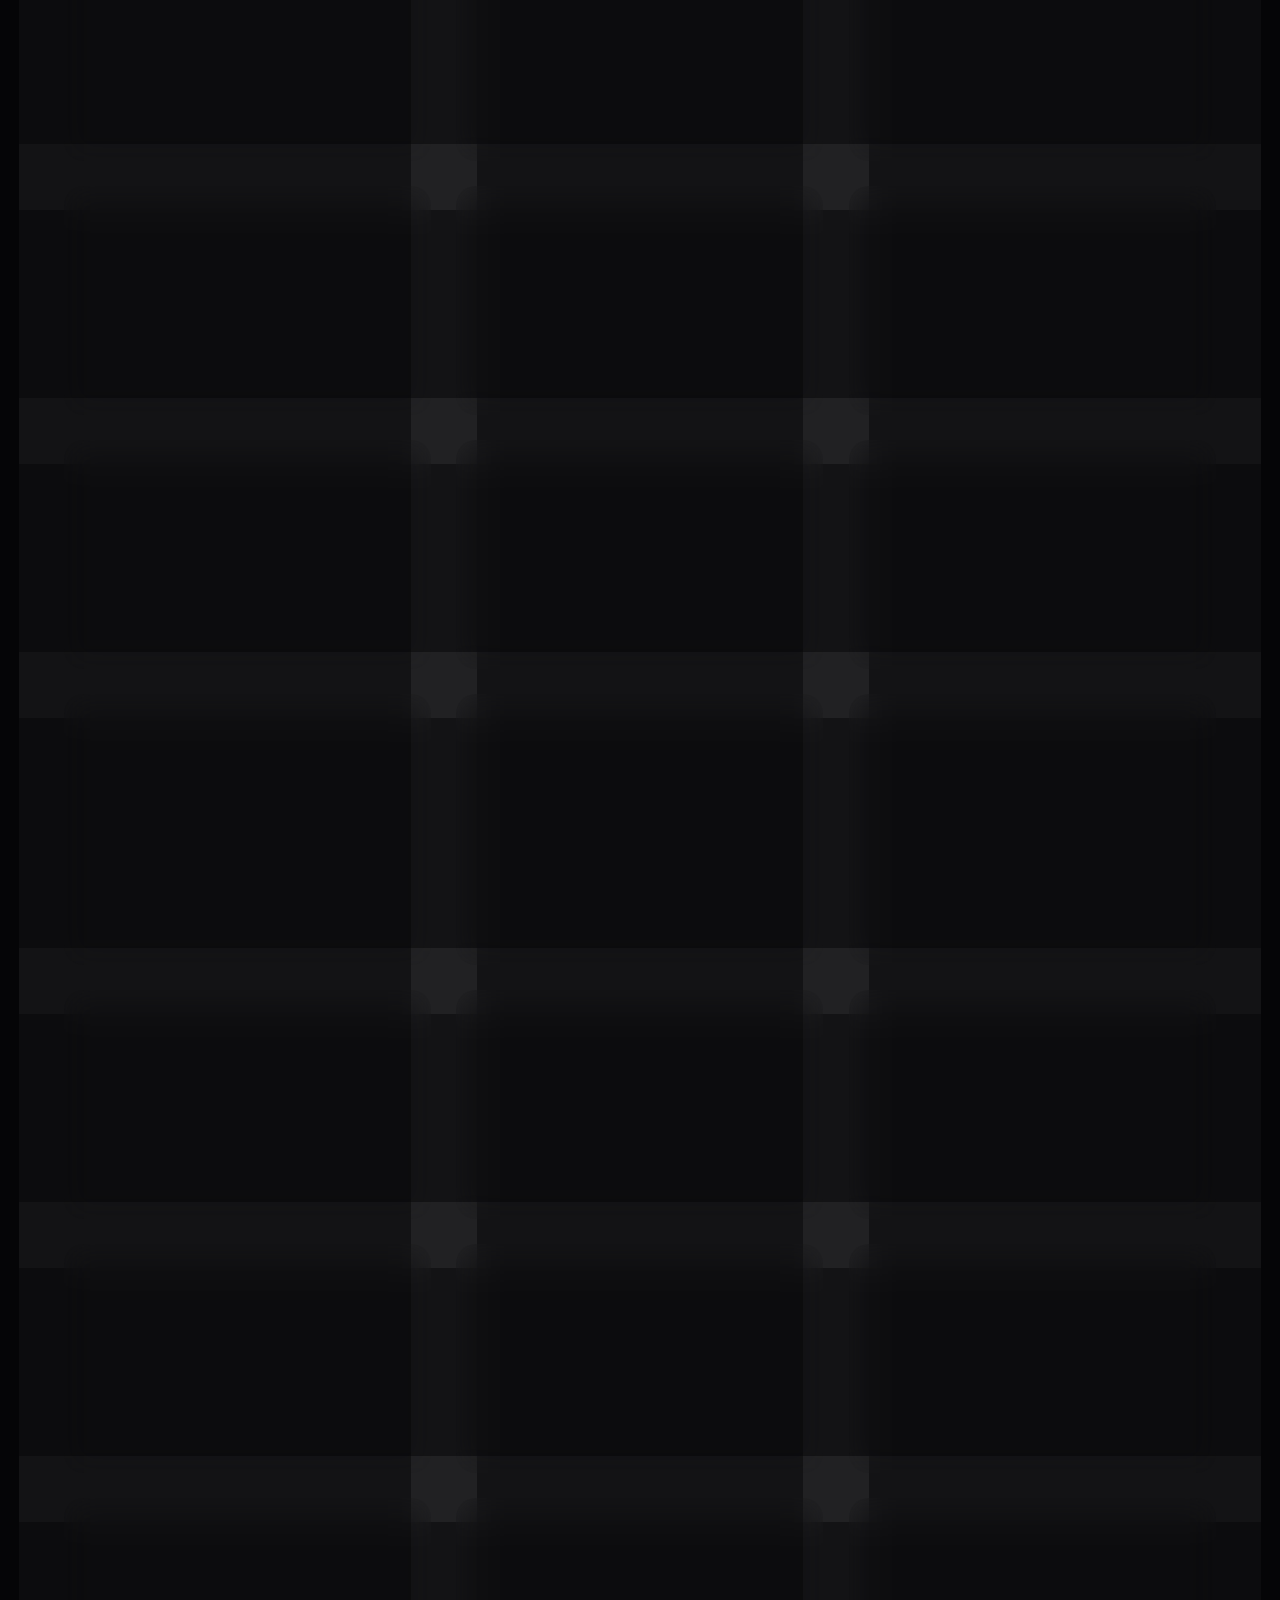
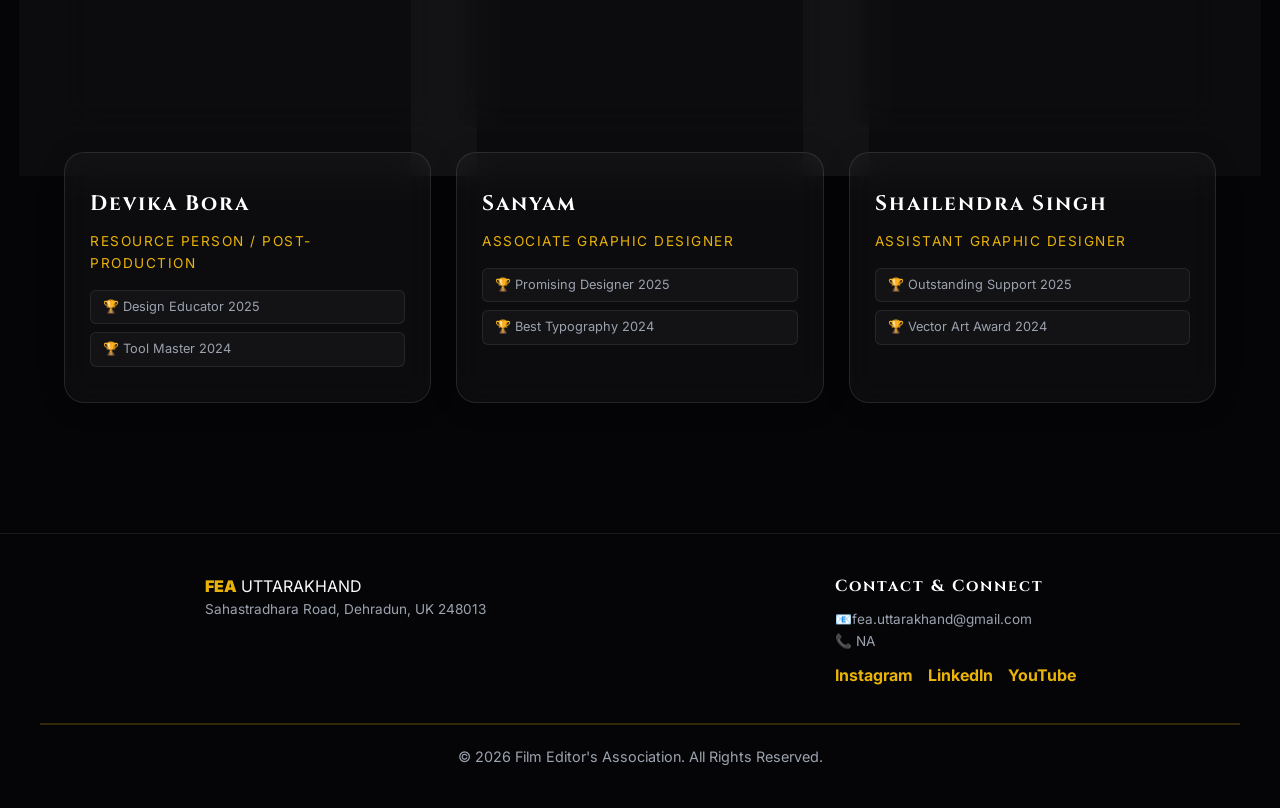
==== commit a9d81fba: "Update awards.html" ====
--- a/awards.html
+++ b/awards.html
@@ -3,7 +3,7 @@
 <html lang="en">
 <head>
     <meta charset="UTF-8">
-    <meta name="viewport" content="width=device-width, initial-scale=1.0">
+    <meta name="viewport" content="width=1280">
     <title>Titles | FEA</title>
     <link rel="stylesheet" href="style.css">
 </head>
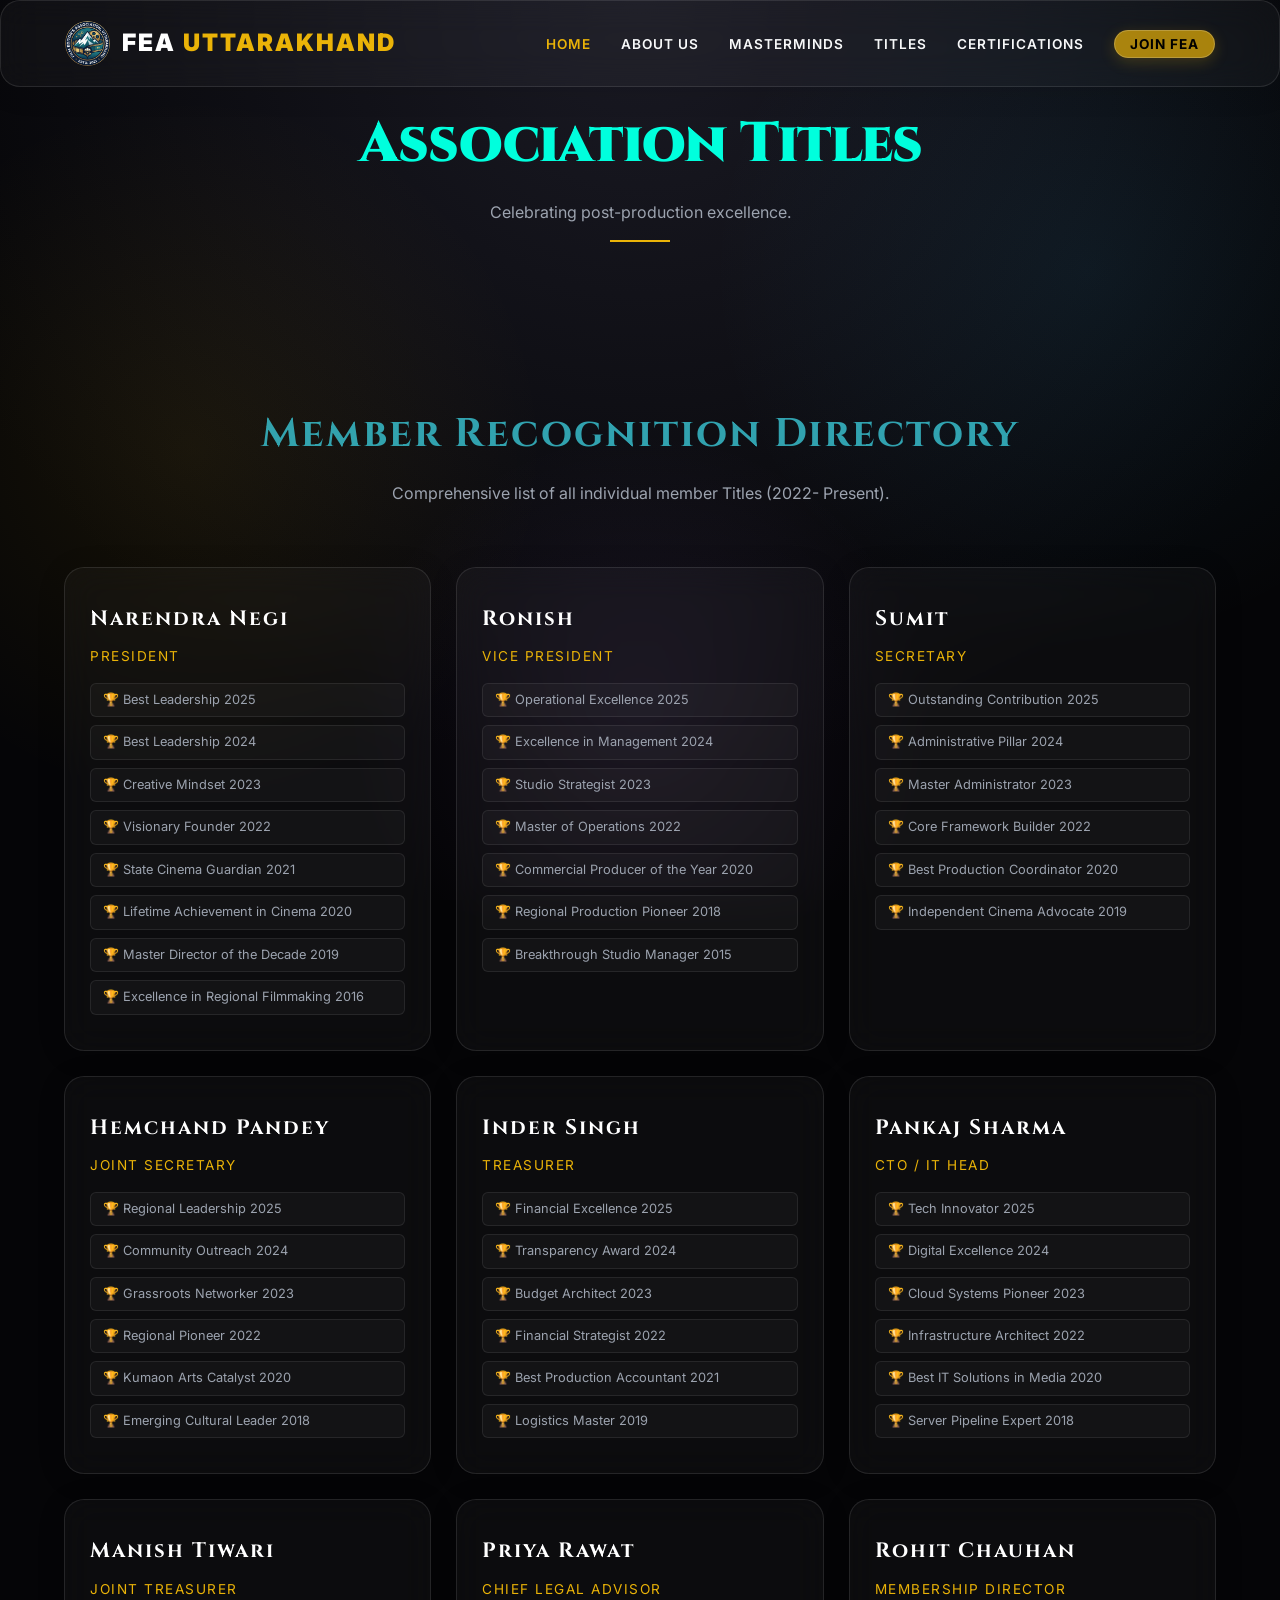
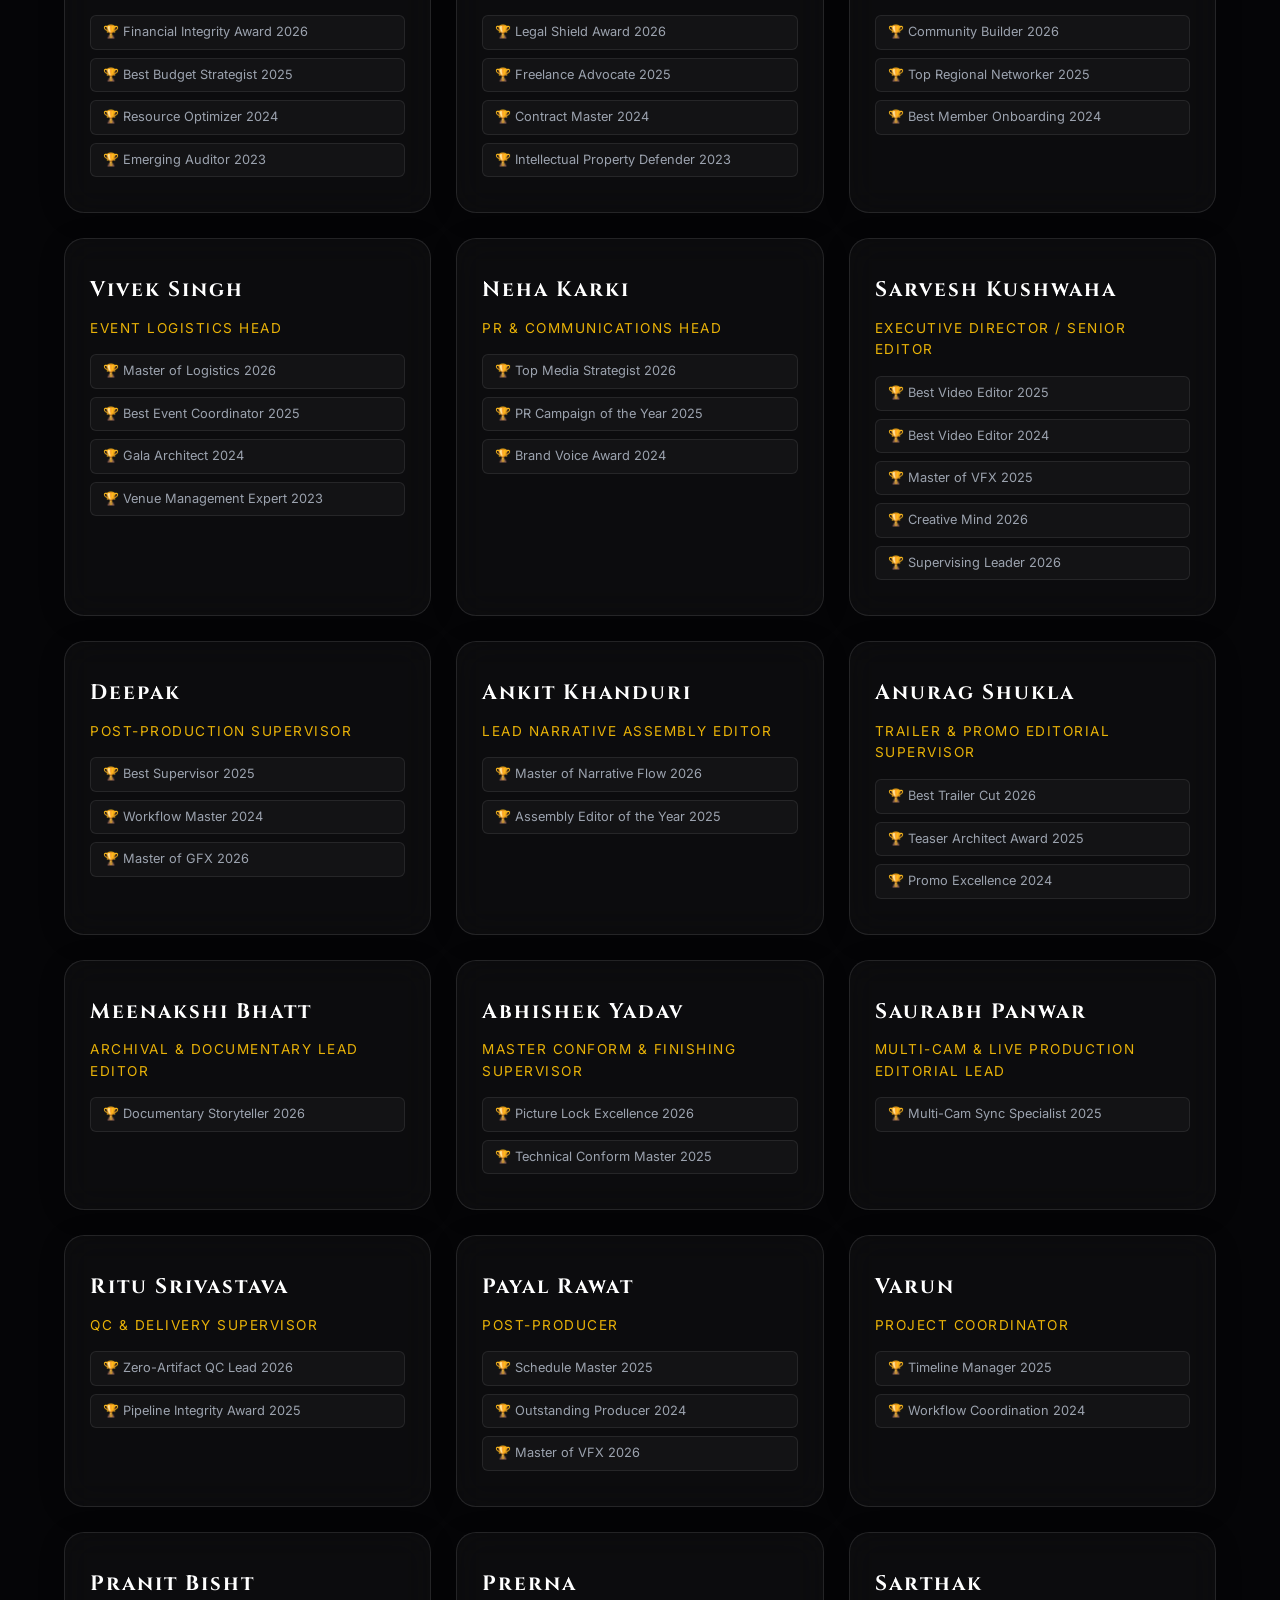
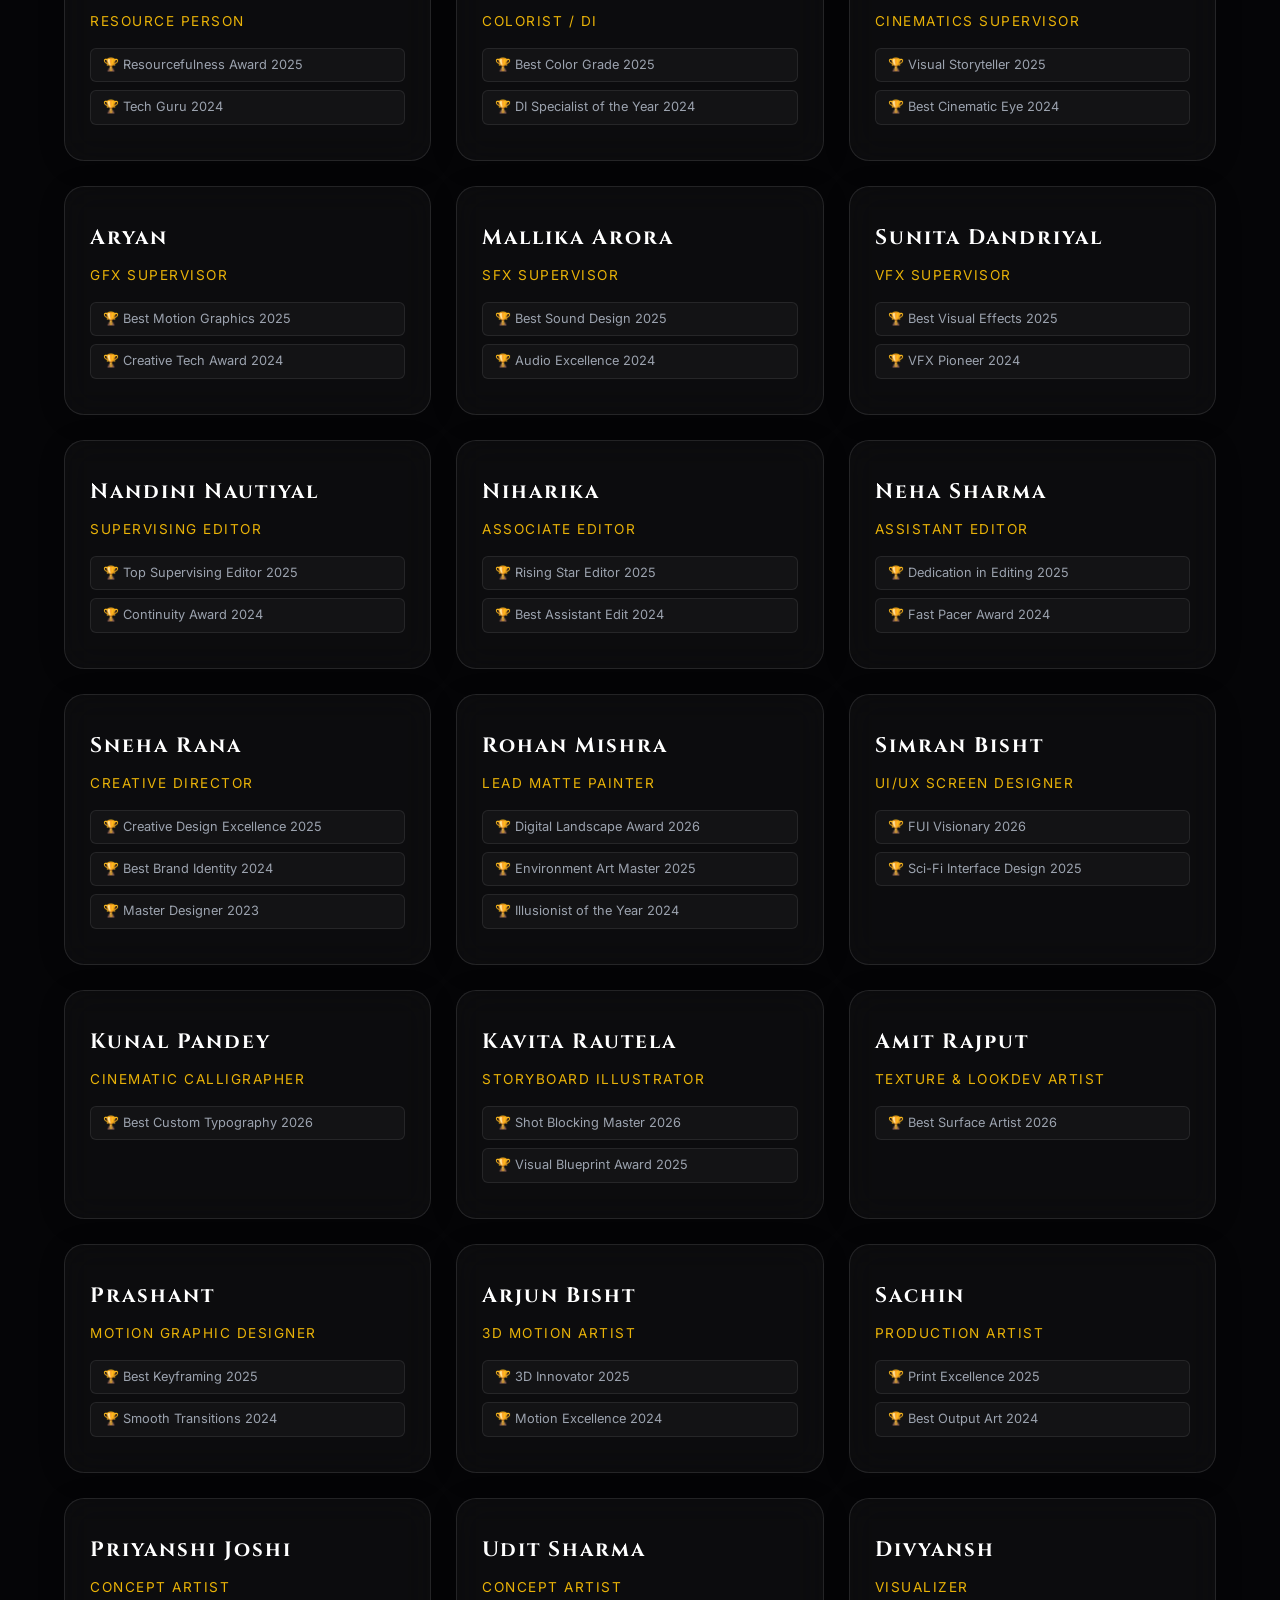
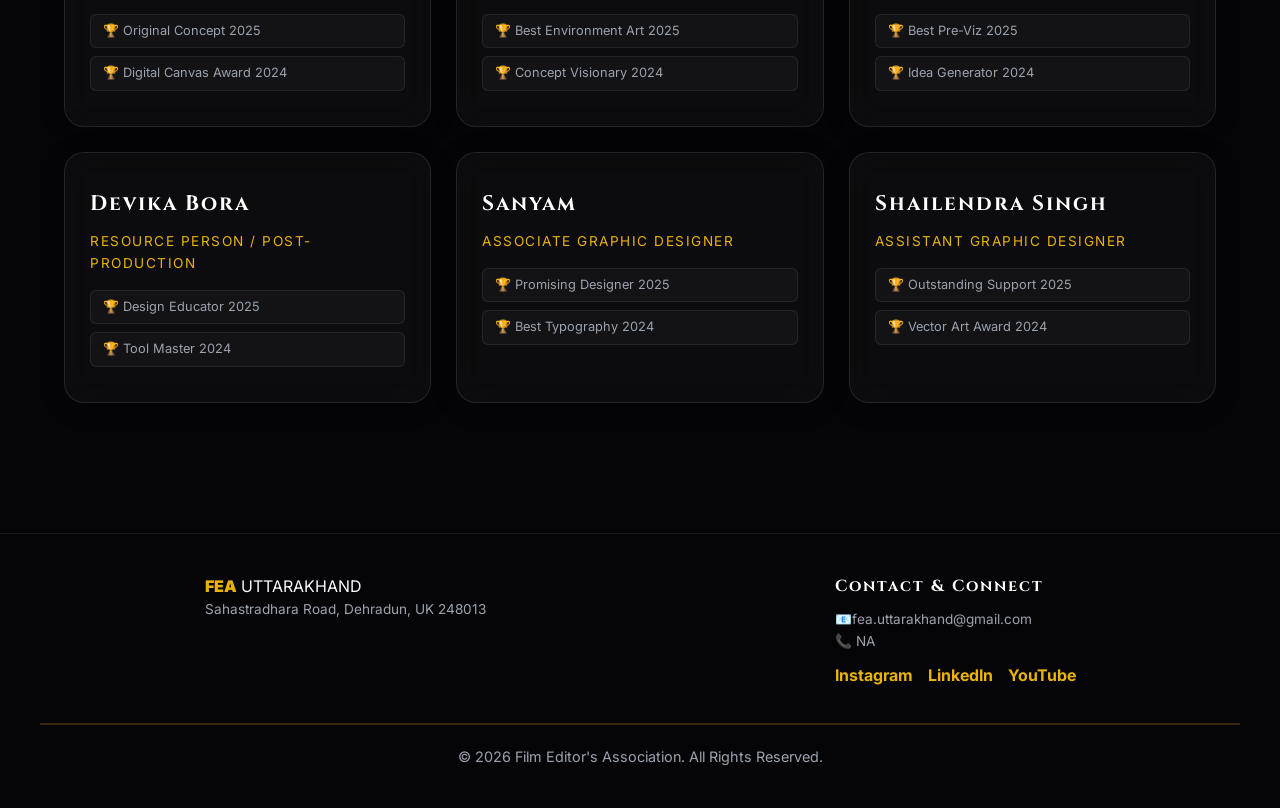
==== commit de39ec34: "Update awards.html" ====
--- a/awards.html
+++ b/awards.html
@@ -3,7 +3,7 @@
 <html lang="en">
 <head>
     <meta charset="UTF-8">
-    <meta name="viewport" content="width=1280">
+    <meta name="viewport" content="width=device-width, initial-scale=1.0">
     <title>Titles | FEA</title>
     <link rel="stylesheet" href="style.css">
 </head>
--- a/style.css
+++ b/style.css
@@ -401,3 +401,667 @@
         text-align: center;
     }
 }
+/* =========================================================
+   FEA 2026 — ART-DIRECTED CINEMATIC VOTING UI
+   ========================================================= */
+:root {
+    --gold-light: #f6e27a;
+    --gold-mid: #d4af37;
+    --gold-deep: #997415;
+    --gold-gradient: linear-gradient(135deg, #f6e27a 0%, #d4af37 50%, #aa7c11 100%);
+    --obsidian: #07070b;
+    --glass-border: rgba(212, 175, 55, 0.18);
+}
+
+/* --- CONTROLS & ARCHITECTURAL FILTER BAR --- */
+.voting-controls {
+    max-width: 1380px;
+    margin: 0 auto 55px;
+    padding: 0 5%;
+    display: flex;
+    flex-direction: column;
+    align-items: center;
+    gap: 28px;
+}
+
+.voting-stats-bar {
+    display: inline-flex;
+    flex-wrap: wrap;
+    justify-content: center;
+    align-items: center;
+    gap: 40px;
+    background: linear-gradient(180deg, rgba(255, 255, 255, 0.03), rgba(255, 255, 255, 0.01));
+    border-top: 1px solid rgba(212, 175, 55, 0.35);
+    border-bottom: 1px solid rgba(212, 175, 55, 0.15);
+    padding: 16px 48px;
+    position: relative;
+}
+
+.stat-pill {
+    font-size: 0.72rem;
+    color: var(--text-muted);
+    letter-spacing: 3px;
+    text-transform: uppercase;
+    display: flex;
+    align-items: center;
+    gap: 12px;
+}
+
+.stat-pill strong {
+    font-family: 'Cinzel', serif;
+    font-size: 1.55rem;
+    font-weight: 700;
+    background: var(--gold-gradient);
+    -webkit-background-clip: text;
+    -webkit-text-fill-color: transparent;
+    font-variant-numeric: tabular-nums;
+}
+
+.filter-tabs {
+    display: flex;
+    flex-wrap: wrap;
+    justify-content: center;
+    gap: 32px;
+    border-bottom: 1px solid rgba(255, 255, 255, 0.08);
+    padding-bottom: 2px;
+}
+
+.filter-btn {
+    background: transparent;
+    border: none;
+    color: var(--text-muted);
+    padding: 12px 4px;
+    font-family: 'Inter', sans-serif;
+    font-size: 0.78rem;
+    font-weight: 600;
+    text-transform: uppercase;
+    letter-spacing: 2.5px;
+    cursor: pointer;
+    position: relative;
+    transition: color 0.3s ease;
+}
+
+.filter-btn::after {
+    content: "";
+    position: absolute;
+    left: 0;
+    right: 0;
+    bottom: -3px;
+    height: 2px;
+    background: var(--gold-gradient);
+    transform: scaleX(0);
+    transform-origin: center;
+    transition: transform 0.35s cubic-bezier(0.22, 1, 0.36, 1);
+}
+
+.filter-btn:hover,
+.filter-btn.active {
+    color: #fff;
+}
+
+.filter-btn.active::after {
+    transform: scaleX(1);
+}
+
+.vote-search {
+    width: 100%;
+    max-width: 460px;
+    padding: 13px 22px;
+    border-radius: 4px;
+    background: rgba(255, 255, 255, 0.025);
+    border: 1px solid rgba(255, 255, 255, 0.1);
+    color: #fff;
+    font-size: 0.88rem;
+    letter-spacing: 0.5px;
+    outline: none;
+    transition: all 0.3s ease;
+}
+
+.vote-search::placeholder {
+    color: rgba(255, 255, 255, 0.32);
+    letter-spacing: 1px;
+}
+
+.vote-search:focus {
+    border-color: var(--gold-mid);
+    background: rgba(212, 175, 55, 0.04);
+    box-shadow: 0 0 30px rgba(212, 175, 55, 0.1);
+}
+
+/* --- CINEMA-POSTER CATEGORY BANNERS GRID --- */
+.category-banners-grid {
+    display: grid;
+    grid-template-columns: repeat(auto-fill, minmax(380px, 1fr));
+    gap: 28px;
+    padding: 0 5% 100px;
+    max-width: 1380px;
+    margin: 0 auto;
+}
+
+.category-banner-card {
+    position: relative;
+    min-height: 270px;
+    border-radius: 12px;
+    padding: 28px 30px;
+    display: flex;
+    flex-direction: column;
+    justify-content: space-between;
+    cursor: pointer;
+    overflow: hidden;
+    background: var(--obsidian);
+    border: 1px solid rgba(255, 255, 255, 0.09);
+    box-shadow: 0 18px 45px rgba(0, 0, 0, 0.55);
+    transition: transform 0.45s cubic-bezier(0.22, 1, 0.36, 1), border-color 0.4s ease, box-shadow 0.45s ease;
+}
+
+/* Background Artwork + Editorial Vignette */
+.banner-bg-img {
+    position: absolute;
+    inset: 0;
+    background-size: cover;
+    background-position: center;
+    opacity: 0.32;
+    filter: grayscale(45%) contrast(115%);
+    transform: scale(1.02);
+    transition: transform 0.8s cubic-bezier(0.22, 1, 0.36, 1), opacity 0.5s ease, filter 0.6s ease;
+    z-index: 0;
+}
+
+.category-banner-card::before {
+    content: "";
+    position: absolute;
+    inset: 0;
+    background:
+        linear-gradient(180deg, rgba(7, 7, 11, 0.55) 0%, rgba(7, 7, 11, 0.78) 55%, rgba(7, 7, 11, 0.96) 100%),
+        radial-gradient(circle at top right, rgba(212, 175, 55, 0.14), transparent 55%);
+    z-index: 1;
+}
+
+/* Subtle Designer Corner Crop Marks */
+.corner-mark {
+    position: absolute;
+    width: 12px;
+    height: 12px;
+    border-color: rgba(212, 175, 55, 0.35);
+    border-style: solid;
+    z-index: 3;
+    transition: border-color 0.35s ease, transform 0.35s ease;
+    pointer-events: none;
+}
+
+.corner-mark.tl { top: 10px; left: 10px; border-width: 1px 0 0 1px; }
+.corner-mark.br { bottom: 10px; right: 10px; border-width: 0 1px 1px 0; }
+
+.category-banner-card:hover {
+    transform: translateY(-8px);
+    border-color: rgba(212, 175, 55, 0.6);
+    box-shadow: 0 24px 55px rgba(0, 0, 0, 0.75), 0 0 30px rgba(212, 175, 55, 0.12);
+}
+
+.category-banner-card:hover .banner-bg-img {
+    transform: scale(1.1);
+    opacity: 0.48;
+    filter: grayscale(10%) contrast(120%);
+}
+
+.category-banner-card:hover .corner-mark {
+    border-color: var(--gold-light);
+}
+
+.banner-top-meta {
+    position: relative;
+    z-index: 2;
+    display: flex;
+    justify-content: space-between;
+    align-items: center;
+    margin-bottom: 18px;
+}
+
+.banner-index-tag {
+    font-family: 'Inter', sans-serif;
+    font-size: 0.68rem;
+    font-weight: 600;
+    letter-spacing: 2.5px;
+    text-transform: uppercase;
+    color: var(--gold-light);
+    opacity: 0.9;
+}
+
+.banner-index-tag span {
+    color: rgba(255, 255, 255, 0.35);
+    margin: 0 6px;
+}
+
+.banner-voted-pill {
+    background: rgba(212, 175, 55, 0.16);
+    border: 1px solid var(--gold-mid);
+    color: var(--gold-light);
+    font-size: 0.62rem;
+    font-weight: 700;
+    padding: 4px 10px;
+    border-radius: 2px;
+    text-transform: uppercase;
+    letter-spacing: 1.8px;
+}
+
+.banner-body {
+    position: relative;
+    z-index: 2;
+}
+
+.banner-title {
+    font-family: 'Cinzel', serif;
+    font-size: 1.55rem;
+    font-weight: 700;
+    color: #fff;
+    line-height: 1.22;
+    letter-spacing: 1.5px;
+    margin-bottom: 10px;
+    transition: color 0.3s ease;
+}
+
+.category-banner-card:hover .banner-title {
+    color: var(--gold-light);
+}
+
+.banner-nominee-line {
+    font-size: 0.78rem;
+    color: rgba(255, 255, 255, 0.62);
+    letter-spacing: 0.4px;
+    line-height: 1.5;
+}
+
+.banner-nominee-line strong {
+    color: #fff;
+    font-weight: 600;
+}
+
+.banner-footer {
+    position: relative;
+    z-index: 2;
+    display: flex;
+    justify-content: space-between;
+    align-items: center;
+    margin-top: 24px;
+    padding-top: 16px;
+    border-top: 1px solid rgba(255, 255, 255, 0.1);
+}
+
+.banner-votes-count {
+    font-size: 0.78rem;
+    color: rgba(255, 255, 255, 0.75);
+    letter-spacing: 1px;
+    text-transform: uppercase;
+    font-variant-numeric: tabular-nums;
+}
+
+.banner-votes-count strong {
+    color: var(--gold-light);
+    font-size: 0.95rem;
+    margin-right: 4px;
+}
+
+.banner-cta {
+    font-size: 0.72rem;
+    font-weight: 700;
+    text-transform: uppercase;
+    letter-spacing: 2px;
+    color: #fff;
+    display: inline-flex;
+    align-items: center;
+    gap: 6px;
+    transition: color 0.3s ease, transform 0.3s ease;
+}
+
+.category-banner-card:hover .banner-cta {
+    color: var(--gold-light);
+    transform: translateX(4px);
+}
+
+/* --- DEDICATED CATEGORY BALLOT VIEW (VIEW 2) --- */
+.category-voting-view {
+    max-width: 1120px;
+    margin: 0 auto 100px;
+    padding: 0 5%;
+    display: none;
+}
+
+.category-voting-view.active {
+    display: block;
+    animation: fadeInView 0.45s cubic-bezier(0.22, 1, 0.36, 1);
+}
+
+@keyframes fadeInView {
+    from { opacity: 0; transform: translateY(18px); }
+    to { opacity: 1; transform: translateY(0); }
+}
+
+.back-btn {
+    background: transparent;
+    border: 1px solid rgba(255, 255, 255, 0.16);
+    color: rgba(255, 255, 255, 0.85);
+    padding: 10px 22px;
+    border-radius: 4px;
+    font-size: 0.75rem;
+    font-weight: 600;
+    letter-spacing: 2px;
+    text-transform: uppercase;
+    cursor: pointer;
+    margin-bottom: 28px;
+    transition: all 0.3s ease;
+}
+
+.back-btn:hover {
+    border-color: var(--gold-mid);
+    color: var(--gold-light);
+    background: rgba(212, 175, 55, 0.06);
+}
+
+.active-category-hero {
+    position: relative;
+    overflow: hidden;
+    border-radius: 14px;
+    padding: 46px 44px;
+    margin-bottom: 36px;
+    border: 1px solid rgba(212, 175, 55, 0.35);
+    background-color: #09090e;
+    background-size: cover;
+    background-position: center;
+    box-shadow: 0 22px 55px rgba(0, 0, 0, 0.65);
+    display: flex;
+    flex-wrap: wrap;
+    justify-content: space-between;
+    align-items: flex-end;
+    gap: 24px;
+}
+
+.active-category-hero::before {
+    content: "";
+    position: absolute;
+    inset: 0;
+    background: linear-gradient(90deg, rgba(7, 7, 11, 0.94) 0%, rgba(7, 7, 11, 0.78) 60%, rgba(7, 7, 11, 0.6) 100%);
+    z-index: 0;
+}
+
+.active-category-hero > * {
+    position: relative;
+    z-index: 1;
+}
+
+.active-category-hero .banner-dir-tag {
+    font-size: 0.72rem;
+    letter-spacing: 3px;
+    text-transform: uppercase;
+    color: var(--gold-light);
+    font-weight: 600;
+    display: block;
+    margin-bottom: 8px;
+}
+
+.active-category-hero h2 {
+    font-family: 'Cinzel', serif;
+    font-size: 2.5rem;
+    color: #fff;
+    line-height: 1.15;
+    margin-bottom: 8px;
+}
+
+.live-indicator {
+    display: inline-flex;
+    align-items: center;
+    gap: 10px;
+    background: rgba(7, 7, 11, 0.75);
+    border: 1px solid rgba(212, 175, 55, 0.45);
+    color: var(--gold-light);
+    padding: 12px 24px;
+    border-radius: 4px;
+    font-size: 0.82rem;
+    letter-spacing: 1.5px;
+    text-transform: uppercase;
+    font-weight: 600;
+    backdrop-filter: blur(10px);
+}
+
+.live-dot {
+    width: 8px;
+    height: 8px;
+    border-radius: 50%;
+    background: #22c55e;
+    box-shadow: 0 0 12px #22c55e;
+    animation: pulseDot 1.6s infinite;
+}
+
+@keyframes pulseDot {
+    0%, 100% { opacity: 1; transform: scale(1); }
+    50% { opacity: 0.35; transform: scale(0.75); }
+}
+
+/* --- EDITORIAL BALLOT LEADERBOARD ROWS --- */
+.voting-grid {
+    display: flex;
+    flex-direction: column;
+    gap: 16px;
+}
+
+.nominee-card {
+    background: linear-gradient(135deg, rgba(255, 255, 255, 0.03), rgba(10, 10, 15, 0.92));
+    border: 1px solid rgba(255, 255, 255, 0.08);
+    border-radius: 10px;
+    padding: 24px 30px;
+    display: grid;
+    grid-template-columns: 56px 1.25fr 1.45fr auto;
+    align-items: center;
+    gap: 24px;
+    transition: all 0.3s ease;
+    position: relative;
+}
+
+.nominee-card:hover {
+    border-color: rgba(212, 175, 55, 0.45);
+    background: linear-gradient(135deg, rgba(212, 175, 55, 0.05), rgba(12, 12, 18, 0.95));
+}
+
+.nominee-card.leader-card {
+    border-color: rgba(212, 175, 55, 0.55);
+    background: linear-gradient(135deg, rgba(212, 175, 55, 0.1), rgba(10, 10, 15, 0.95));
+    box-shadow: 0 10px 35px rgba(212, 175, 55, 0.08);
+}
+
+.nominee-card.voted-card {
+    border-color: var(--gold-light);
+    box-shadow: 0 0 28px rgba(212, 175, 55, 0.18);
+}
+
+.rank-badge {
+    font-family: 'Cinzel', serif;
+    font-size: 1.4rem;
+    font-weight: 700;
+    color: rgba(255, 255, 255, 0.3);
+    text-align: center;
+    font-variant-numeric: tabular-nums;
+}
+
+.leader-card .rank-badge {
+    background: var(--gold-gradient);
+    -webkit-background-clip: text;
+    -webkit-text-fill-color: transparent;
+    font-size: 1.65rem;
+}
+
+.nominee-top {
+    display: flex;
+    align-items: center;
+    gap: 18px;
+}
+
+.nominee-avatar {
+    width: 54px;
+    height: 54px;
+    border-radius: 50%;
+    background: #0e0e14;
+    border: 1px solid rgba(212, 175, 55, 0.45);
+    display: flex;
+    align-items: center;
+    justify-content: center;
+    font-family: 'Cinzel', serif;
+    font-weight: 700;
+    font-size: 1.1rem;
+    color: var(--gold-light);
+    flex-shrink: 0;
+}
+
+.leader-card .nominee-avatar {
+    background: var(--gold-gradient);
+    color: #000;
+    border-color: var(--gold-light);
+}
+
+.status-badge {
+    display: inline-block;
+    font-size: 0.64rem;
+    text-transform: uppercase;
+    letter-spacing: 2px;
+    font-weight: 600;
+    margin-bottom: 4px;
+}
+
+.status-badge.incumbent {
+    color: var(--gold-light);
+}
+
+.status-badge.member {
+    color: rgba(255, 255, 255, 0.5);
+}
+
+.nominee-name {
+    font-family: 'Cinzel', serif;
+    font-size: 1.32rem;
+    color: #fff;
+    line-height: 1.2;
+    letter-spacing: 1px;
+}
+
+.vote-meter-wrap {
+    width: 100%;
+}
+
+.vote-meter-labels {
+    display: flex;
+    justify-content: space-between;
+    align-items: baseline;
+    font-size: 0.8rem;
+    margin-bottom: 9px;
+    color: var(--text-muted);
+    letter-spacing: 0.5px;
+    font-variant-numeric: tabular-nums;
+}
+
+.vote-meter-labels strong {
+    color: #fff;
+    font-size: 1.05rem;
+    margin-right: 4px;
+}
+
+.pct-pill {
+    color: var(--gold-light);
+    font-weight: 700;
+    font-size: 0.88rem;
+}
+
+.vote-bar-bg {
+    width: 100%;
+    height: 6px;
+    background: rgba(255, 255, 255, 0.08);
+    border-radius: 3px;
+    overflow: hidden;
+}
+
+.vote-bar-fill {
+    height: 100%;
+    background: var(--gold-gradient);
+    border-radius: 3px;
+    box-shadow: 0 0 14px rgba(212, 175, 55, 0.45);
+    transition: width 0.65s cubic-bezier(0.22, 1, 0.36, 1);
+}
+
+.btn-vote {
+    min-width: 160px;
+    padding: 13px 24px;
+    border-radius: 4px;
+    border: 1px solid var(--gold-mid);
+    background: var(--gold-gradient);
+    color: #050507;
+    font-weight: 800;
+    font-size: 0.75rem;
+    letter-spacing: 2px;
+    text-transform: uppercase;
+    cursor: pointer;
+    transition: all 0.3s ease;
+}
+
+.btn-vote:hover:not(:disabled) {
+    box-shadow: 0 0 28px rgba(212, 175, 55, 0.45);
+    transform: translateY(-2px);
+}
+
+.btn-vote.voted {
+    background: rgba(212, 175, 55, 0.14);
+    border-color: var(--gold-light);
+    color: var(--gold-light);
+    cursor: default;
+}
+
+.btn-vote:disabled:not(.voted) {
+    background: transparent;
+    border-color: rgba(255, 255, 255, 0.1);
+    color: rgba(255, 255, 255, 0.3);
+    cursor: not-allowed;
+}
+
+.vote-toast {
+    position: fixed;
+    bottom: 30px;
+    right: 30px;
+    background: rgba(10, 10, 15, 0.96);
+    border: 1px solid var(--gold-mid);
+    color: var(--gold-light);
+    padding: 15px 28px;
+    border-radius: 4px;
+    letter-spacing: 1px;
+    font-size: 0.85rem;
+    text-transform: uppercase;
+    box-shadow: 0 15px 40px rgba(0, 0, 0, 0.75);
+    z-index: 3000;
+    opacity: 0;
+    transform: translateY(20px);
+    pointer-events: none;
+    transition: 0.35s ease;
+}
+
+.vote-toast.show {
+    opacity: 1;
+    transform: translateY(0);
+}
+
+@media (max-width: 900px) {
+    .category-banners-grid {
+        grid-template-columns: 1fr;
+    }
+    .nominee-card {
+        grid-template-columns: 1fr;
+        gap: 16px;
+        padding: 22px;
+    }
+    .rank-badge {
+        text-align: left;
+    }
+    .btn-vote {
+        width: 100%;
+    }
+    .active-category-hero {
+        padding: 28px 24px;
+    }
+    .active-category-hero h2 {
+        font-size: 1.7rem;
+    }
+}
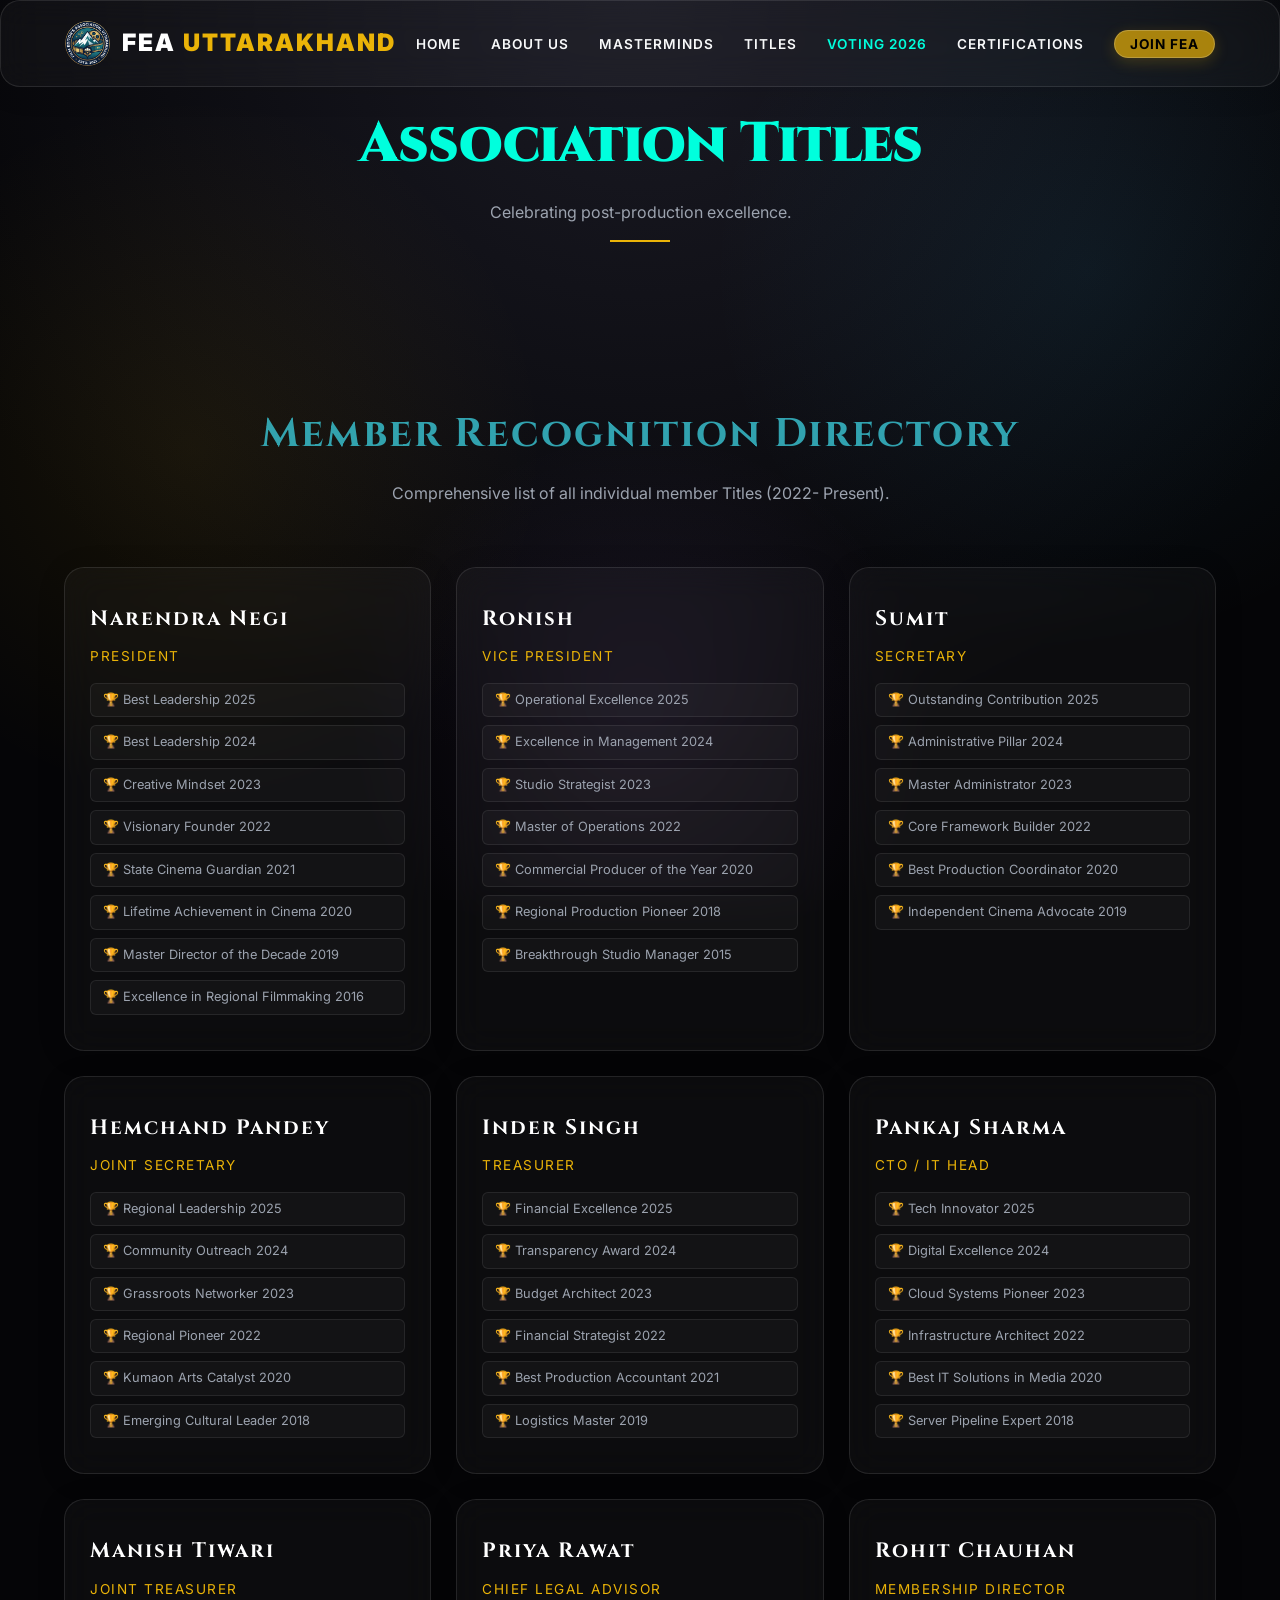
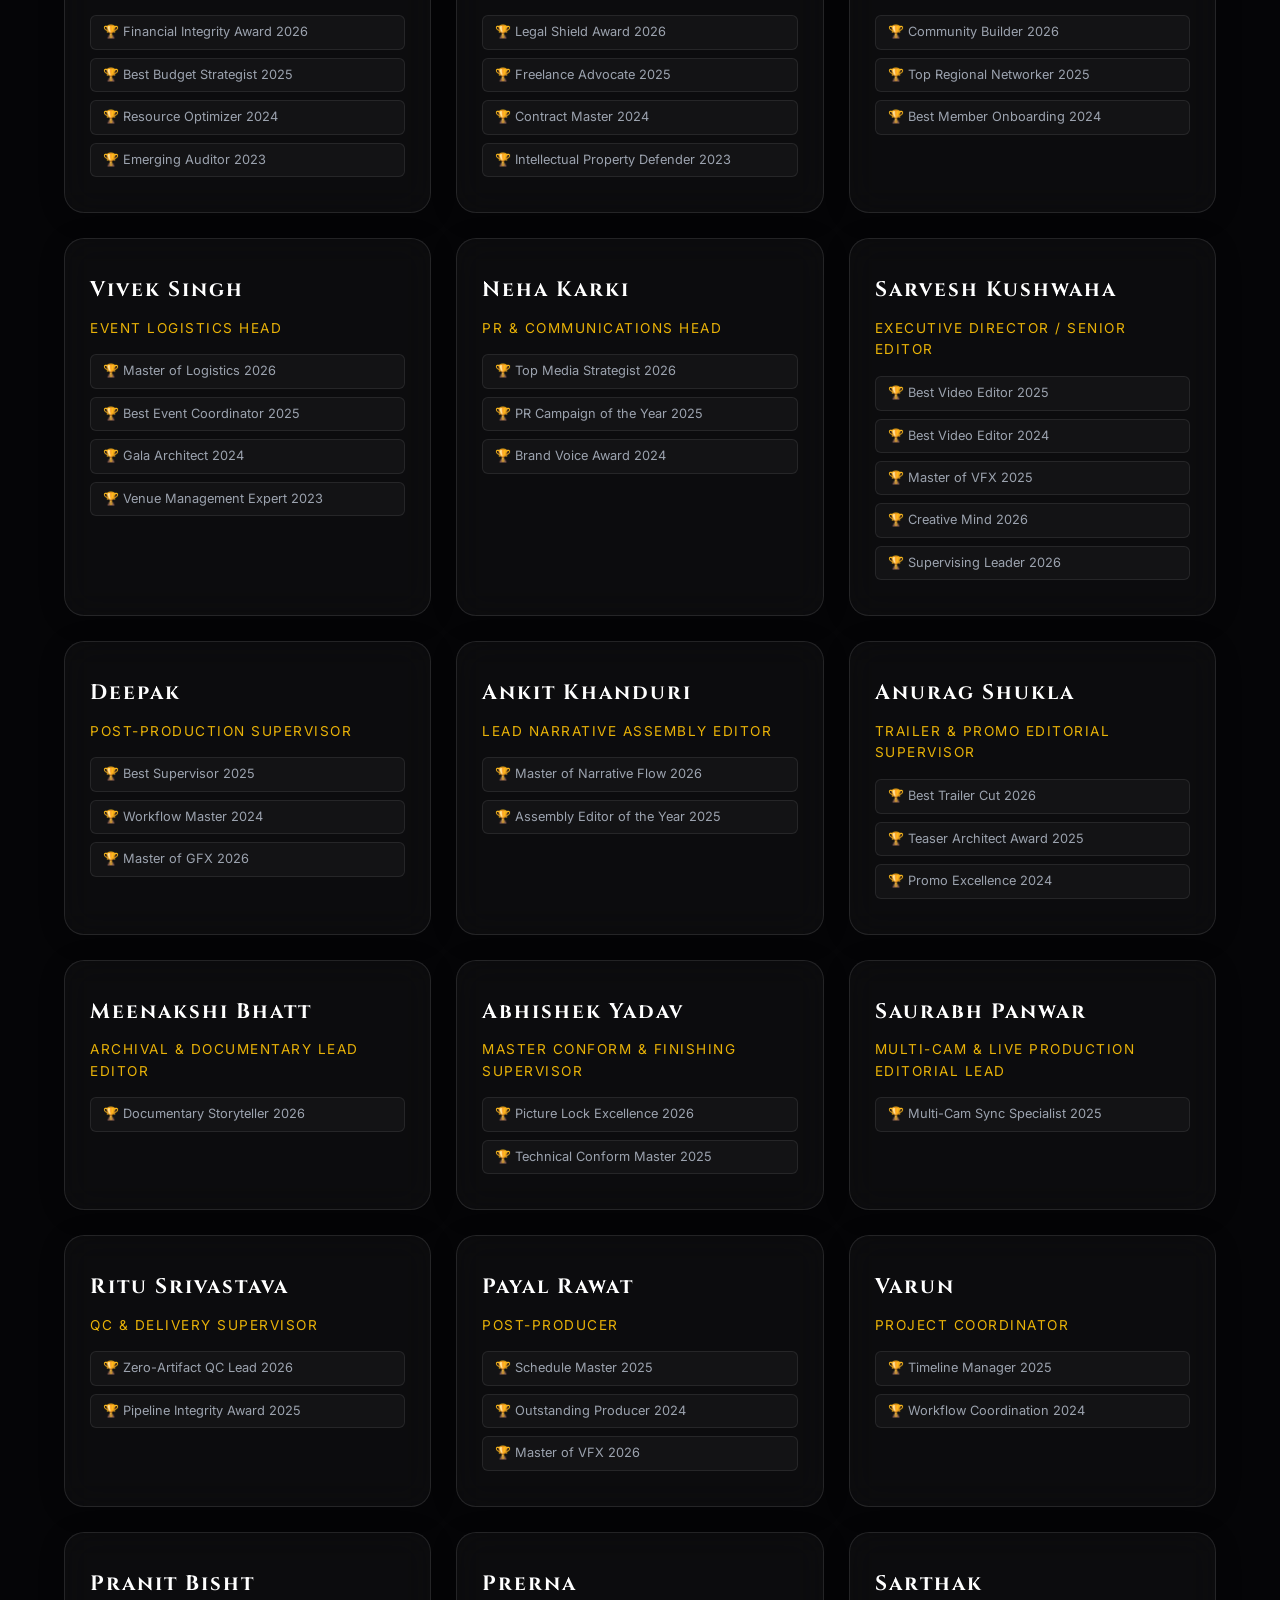
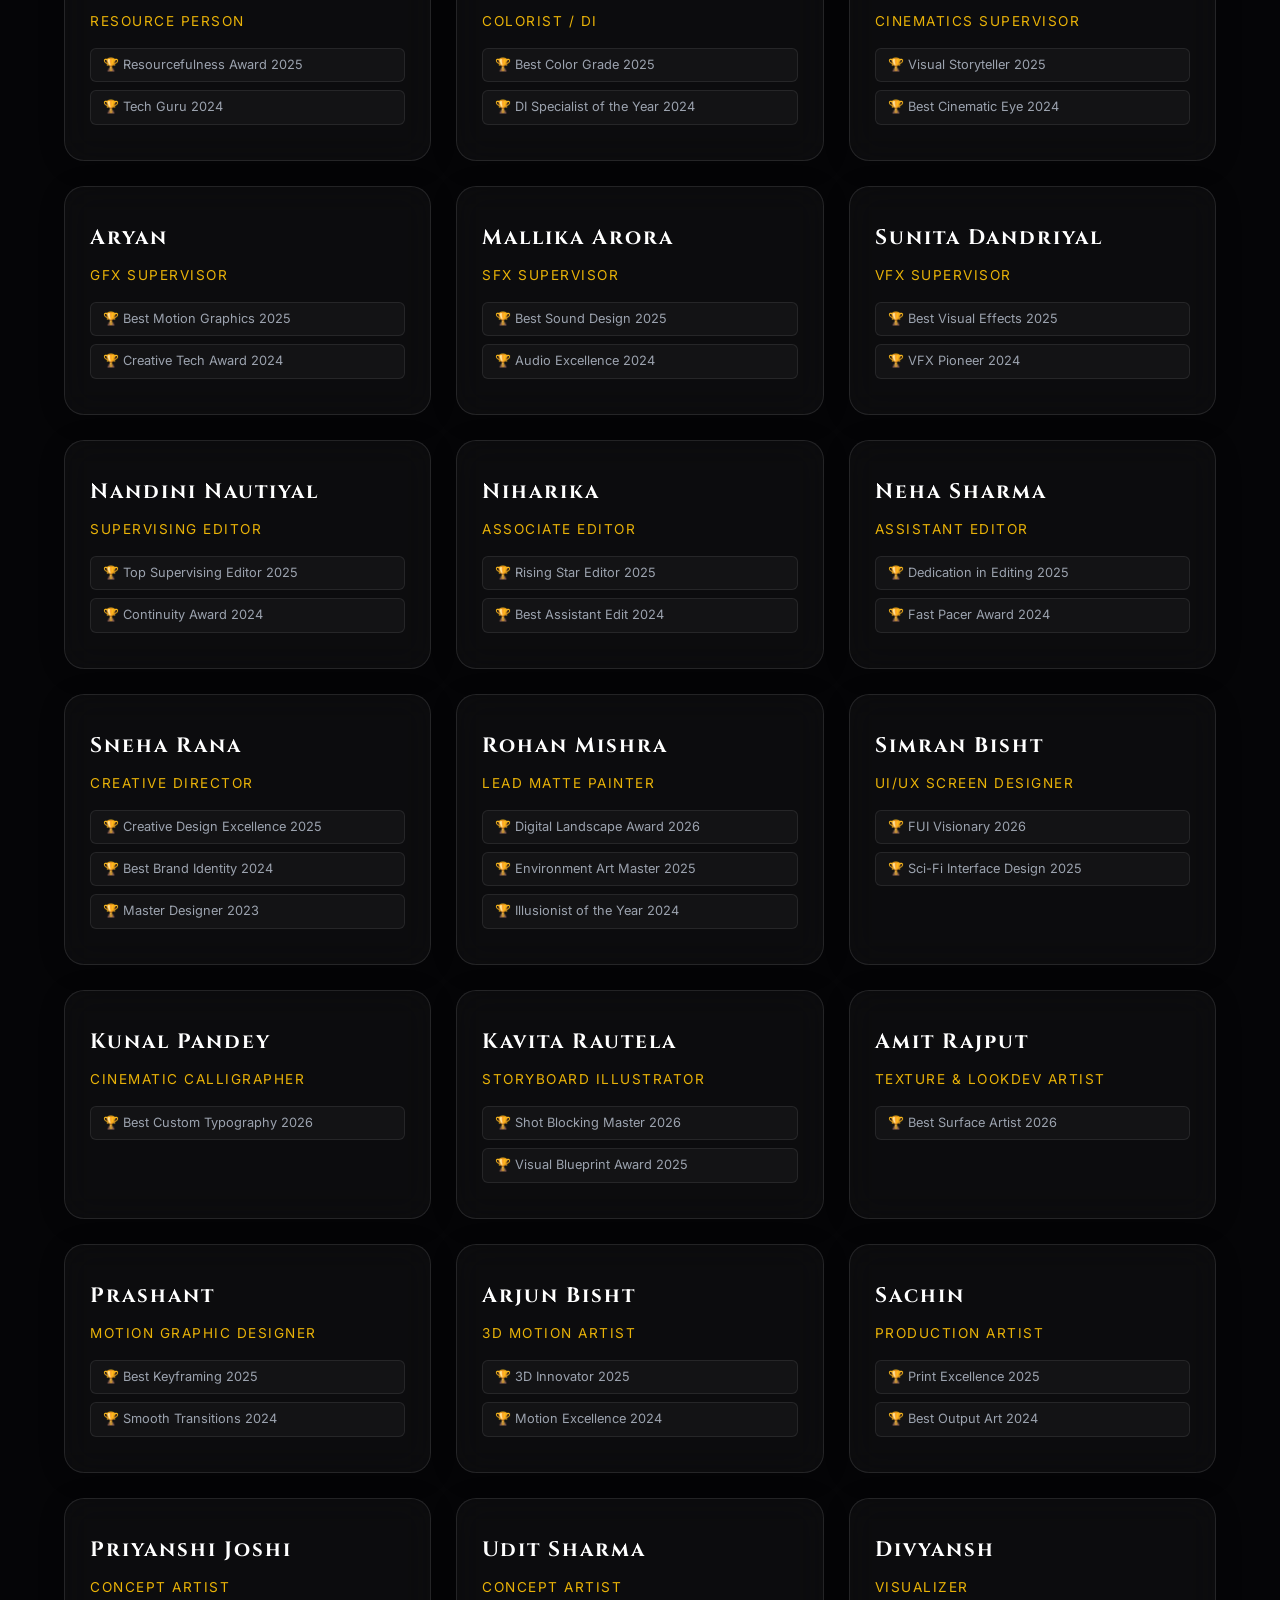
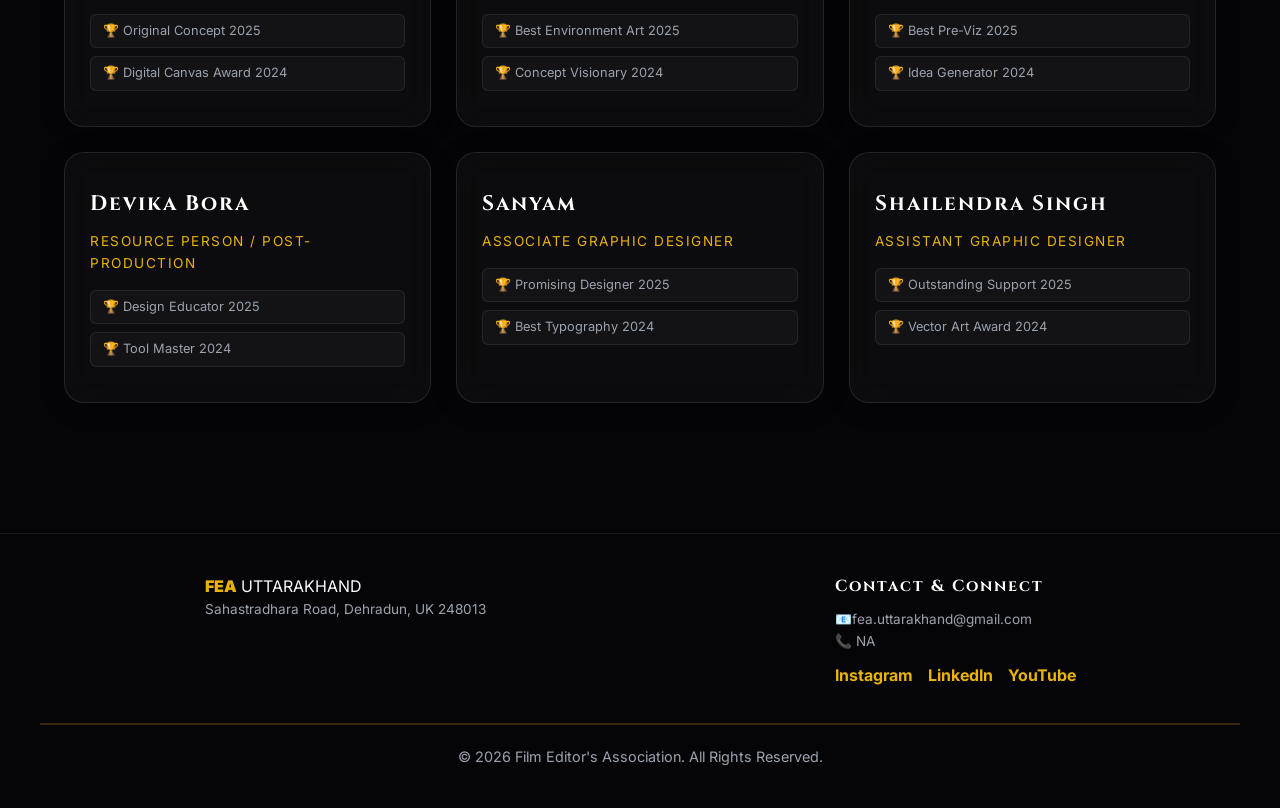
==== commit 6ae06f4b: "Add files via upload" ====
--- a/awards.html
+++ b/awards.html
@@ -9,7 +9,7 @@
 </head>
 <body>
 <header>
-    <a href="index.html" class="logo-link">
+<a href="index.html" class="logo-link">
     <img src="1000021500-modified.png" alt="FEA Logo" class="header-logo-img">
     <div class="logo">FEA <span>Uttarakhand</span></div>
 </a>
@@ -20,16 +20,15 @@
         <span class="bar"></span>
     </div>
 
-    <nav class="nav-container">
-        <ul class="nav-links">
-            <li><a href="index.html" class="active">Home</a></li>
-            <li><a href="#" class="about-trigger" data-type="intro">About Us</a></li>
-            <li><a href="index.html#masterminds">Masterminds</a></li>
-            <li><a href="awards.html">Titles</a></li>
-            <li><a href="certifications.html">Certifications</a></li>
-
-            <li><a href="#" class="join-trigger" style="background: rgba(234, 179, 8, 0.7); backdrop-filter: blur(10px); -webkit-backdrop-filter: blur(10px); border: 1px solid rgba(255,255,255,0.2); color: #000; padding: 5px 15px; border-radius: 20px; font-weight: bold; box-shadow: 0 4px 15px rgba(234,179,8,0.2);">Join FEA</a></li>
-        </ul>
+    <ul class="nav-links">
+    <li><a href="index.html">Home</a></li>
+    <li><a href="#" class="about-trigger" data-type="intro">About Us</a></li>
+    <li><a href="index.html#masterminds">Masterminds</a></li>
+    <li><a href="awards.html">Titles</a></li>
+    <li><a href="voting.html" style="color: #00ffdd;">Voting 2026</a></li> <!-- NEW TAB -->
+    <li><a href="certifications.html">Certifications</a></li>
+    <li><a href="#" class="join-trigger" style="background: rgba(234, 179, 8, 0.7); backdrop-filter: blur(10px); -webkit-backdrop-filter: blur(10px); border: 1px solid rgba(255,255,255,0.2); color: #000; padding: 5px 15px; border-radius: 20px; font-weight: bold; box-shadow: 0 4px 15px rgba(234,179,8,0.2);">Join FEA</a></li>
+</ul>
     </nav>
 </header>
 
@@ -482,4 +481,4 @@
     </footer>
     <script src="script.js"></script>
 </body>
-</html>
+</html>
--- a/style.css
+++ b/style.css
@@ -1064,4 +1064,4 @@
     .active-category-hero h2 {
         font-size: 1.7rem;
     }
-}
+}
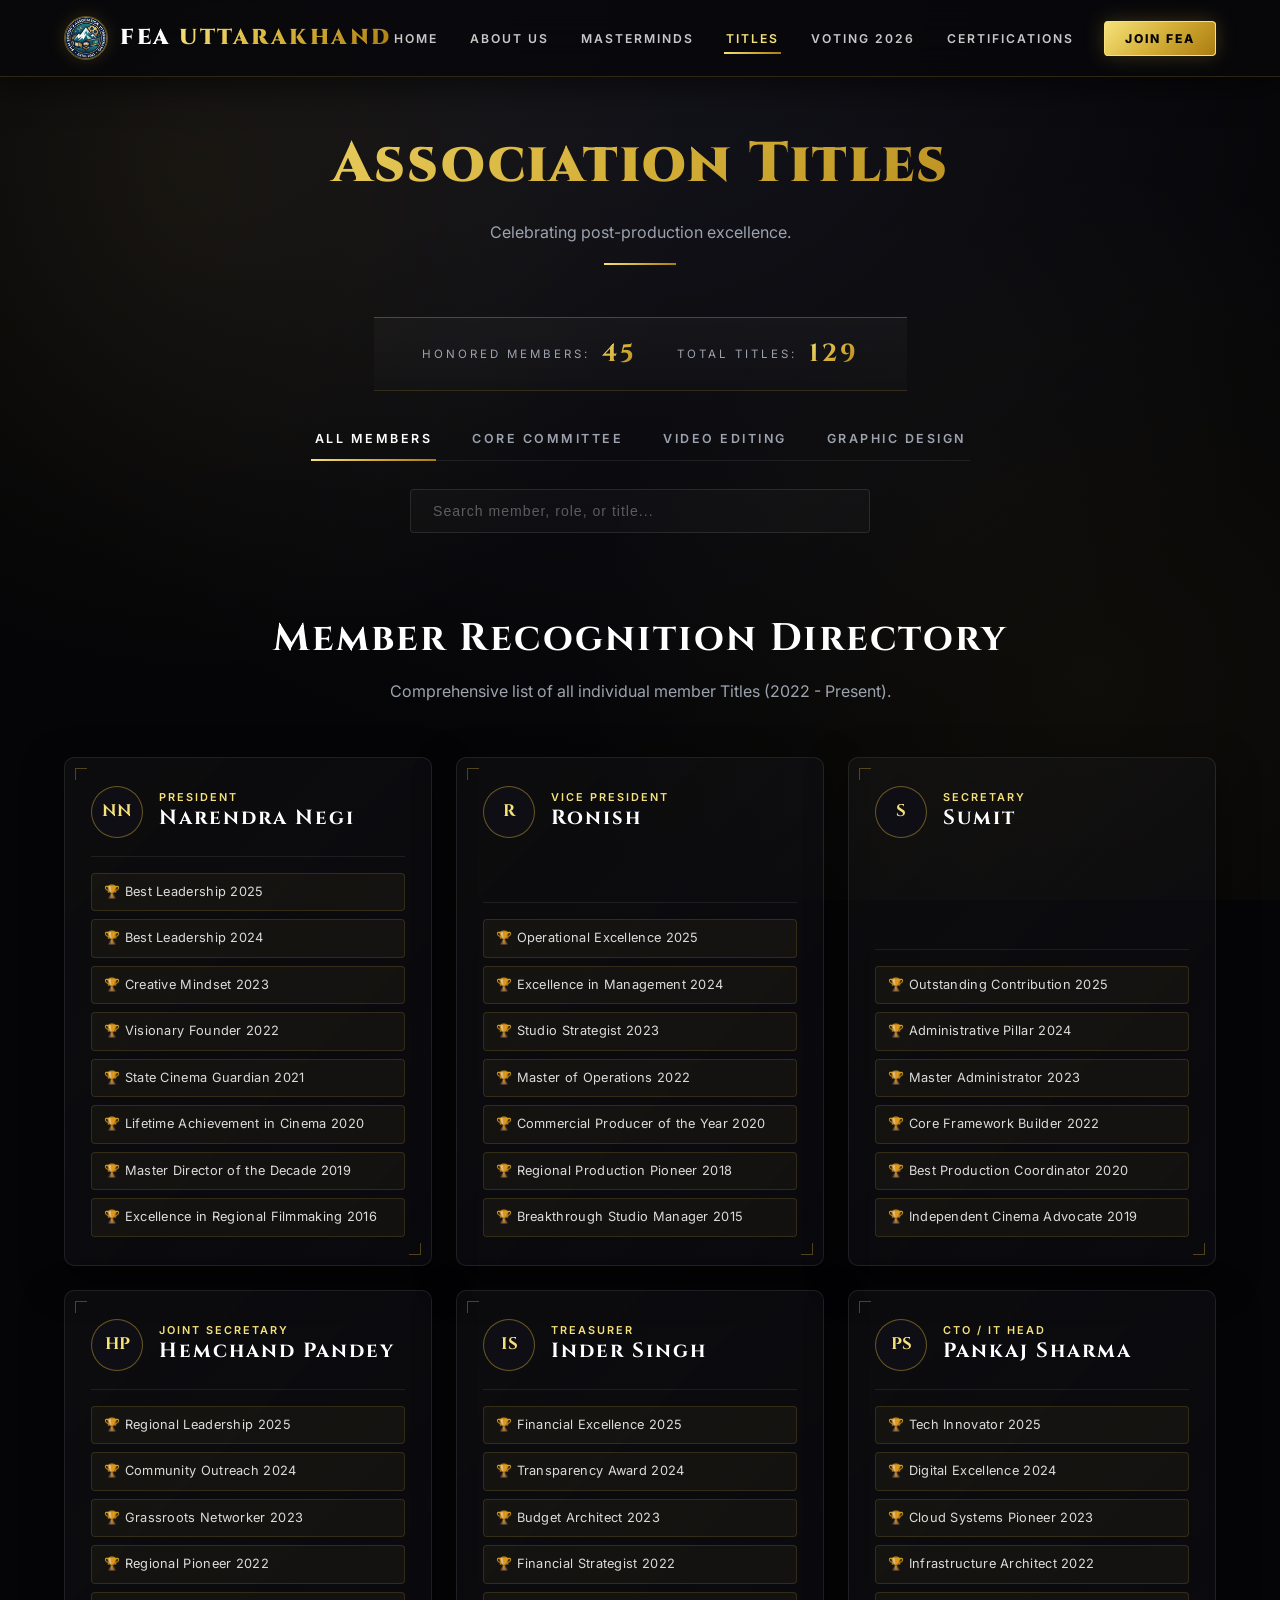
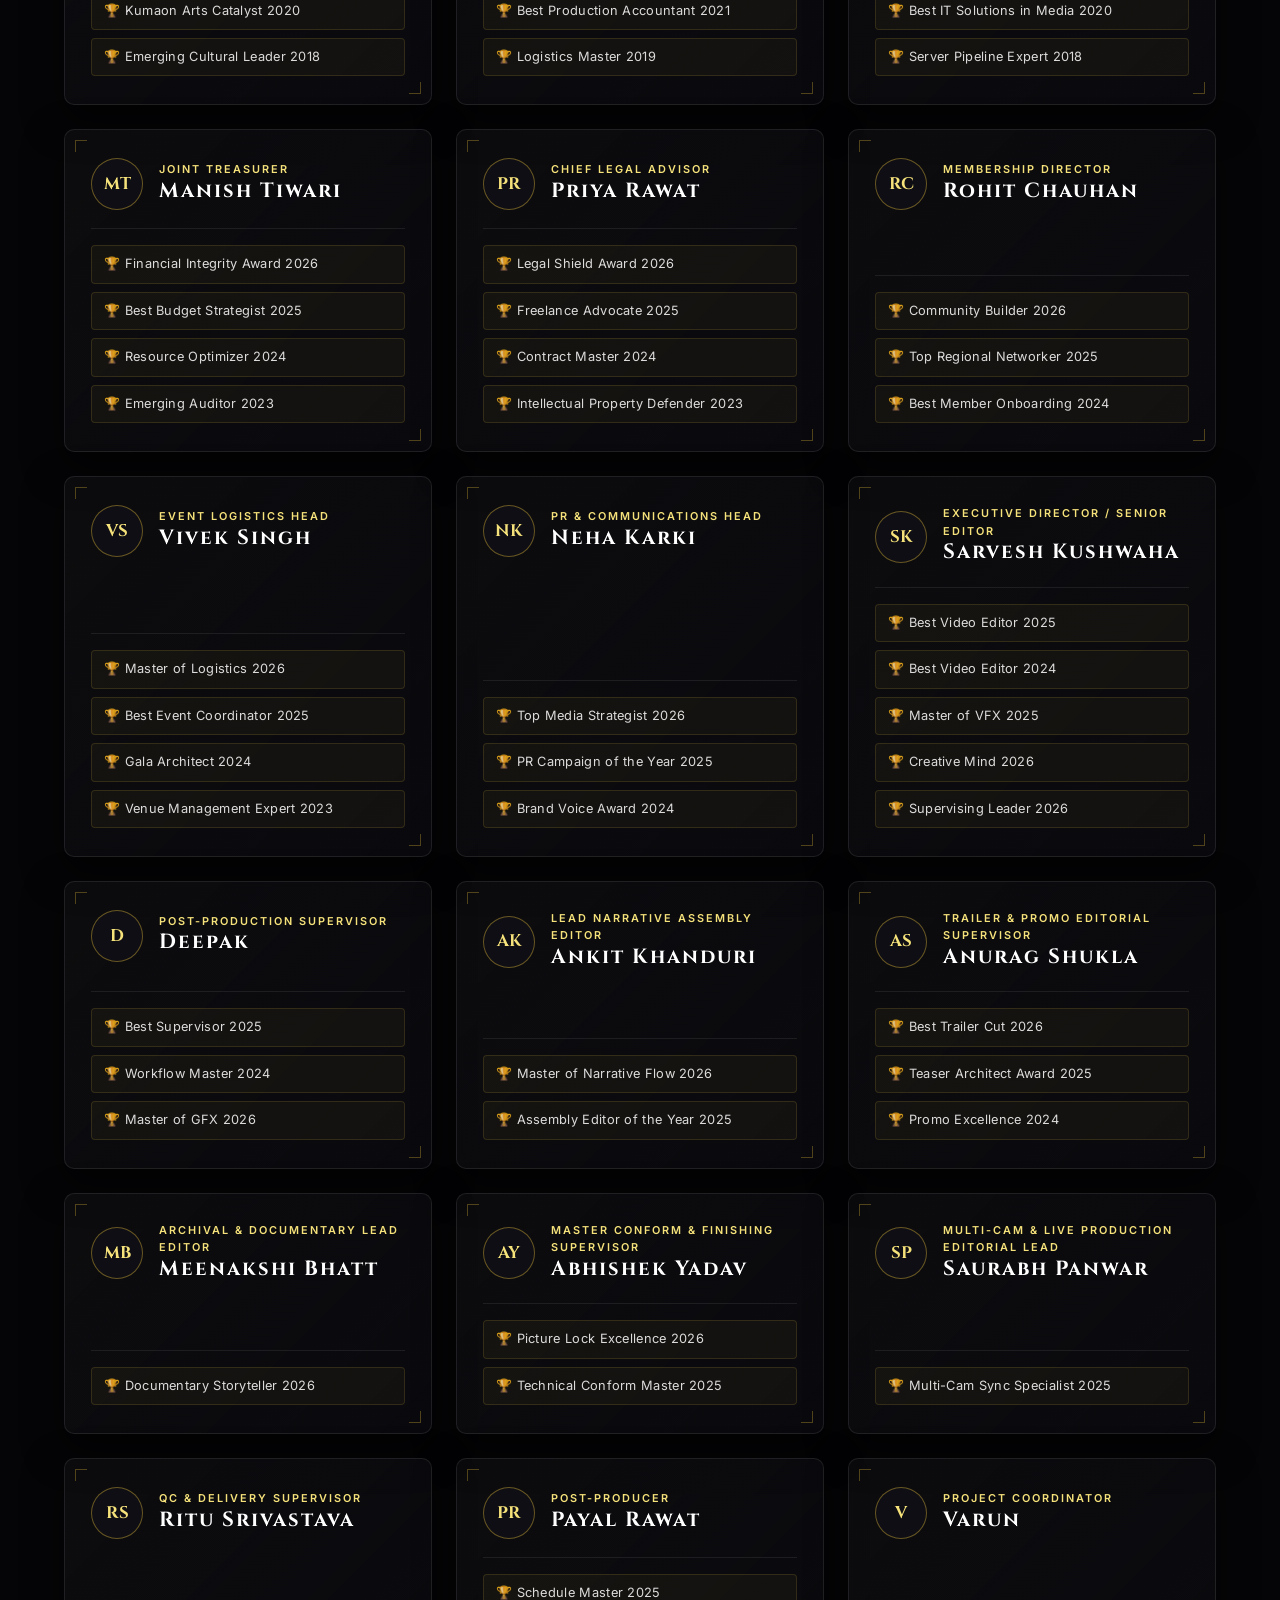
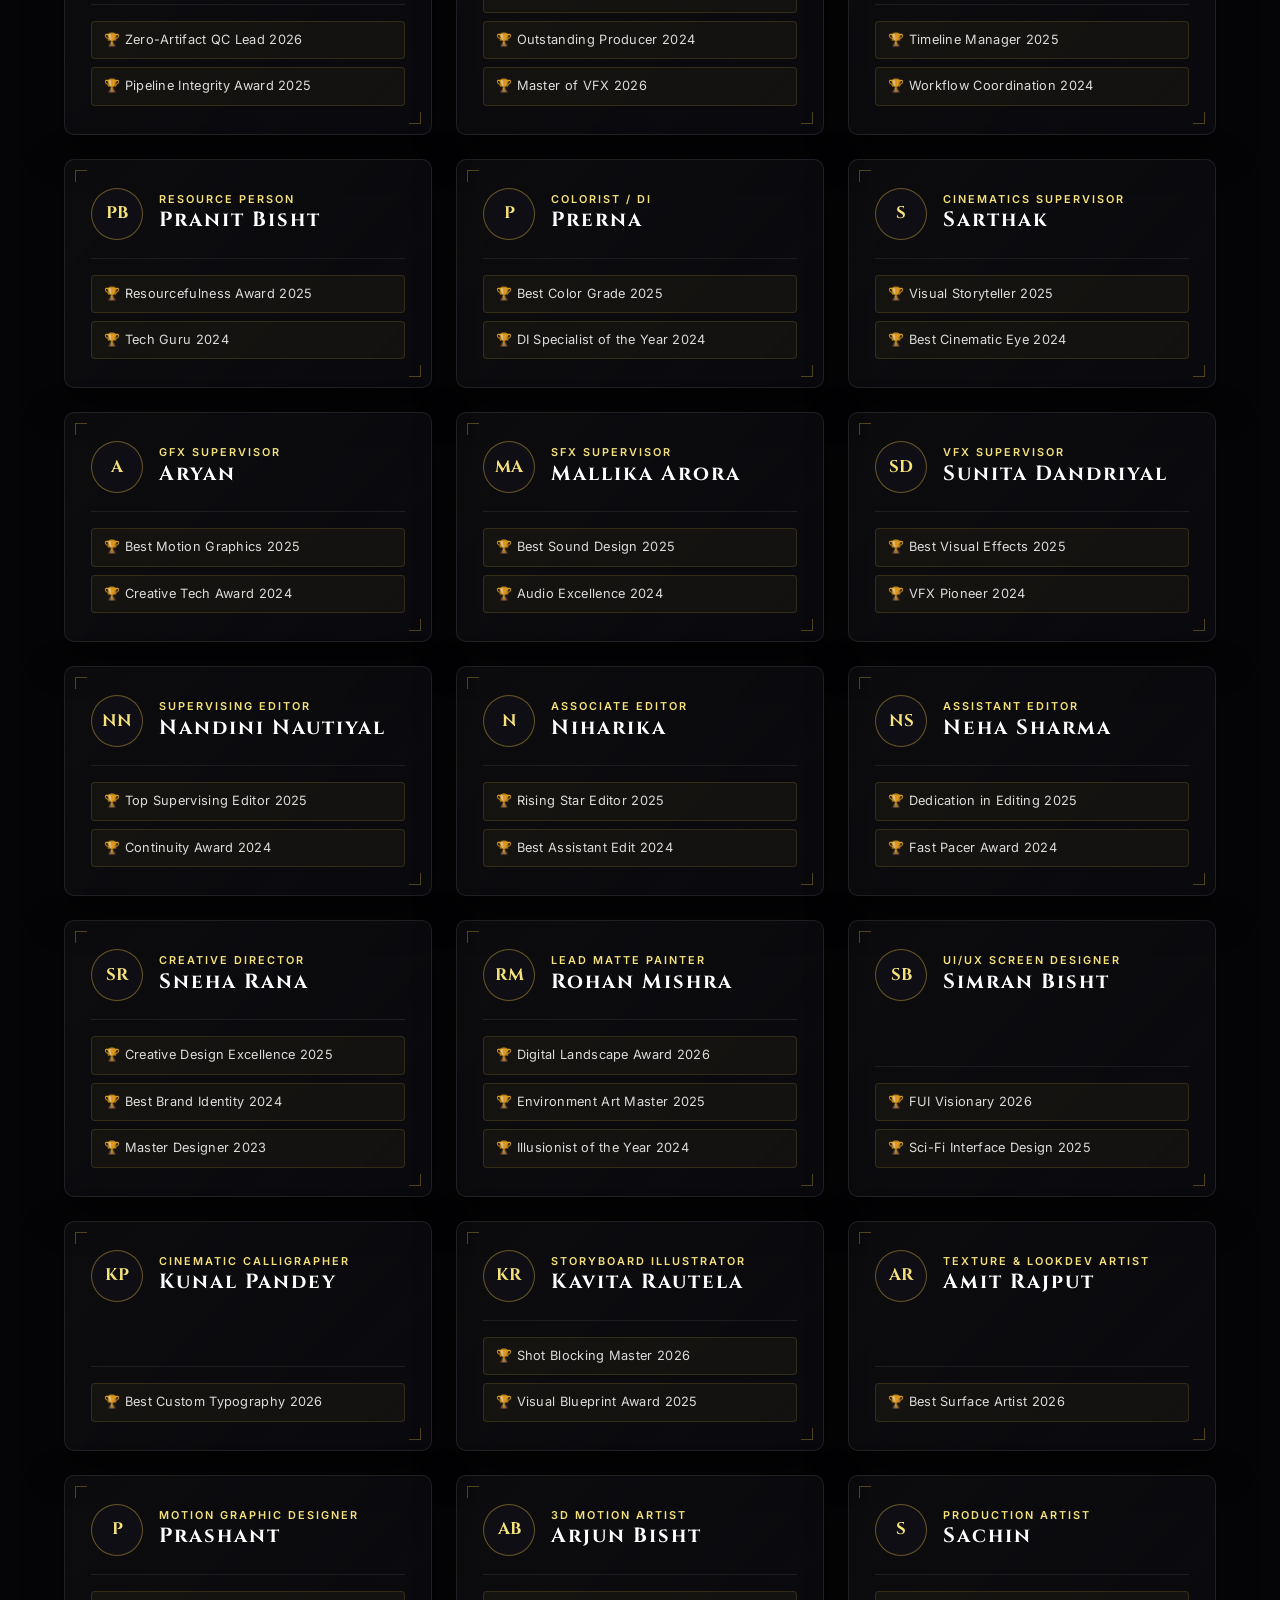
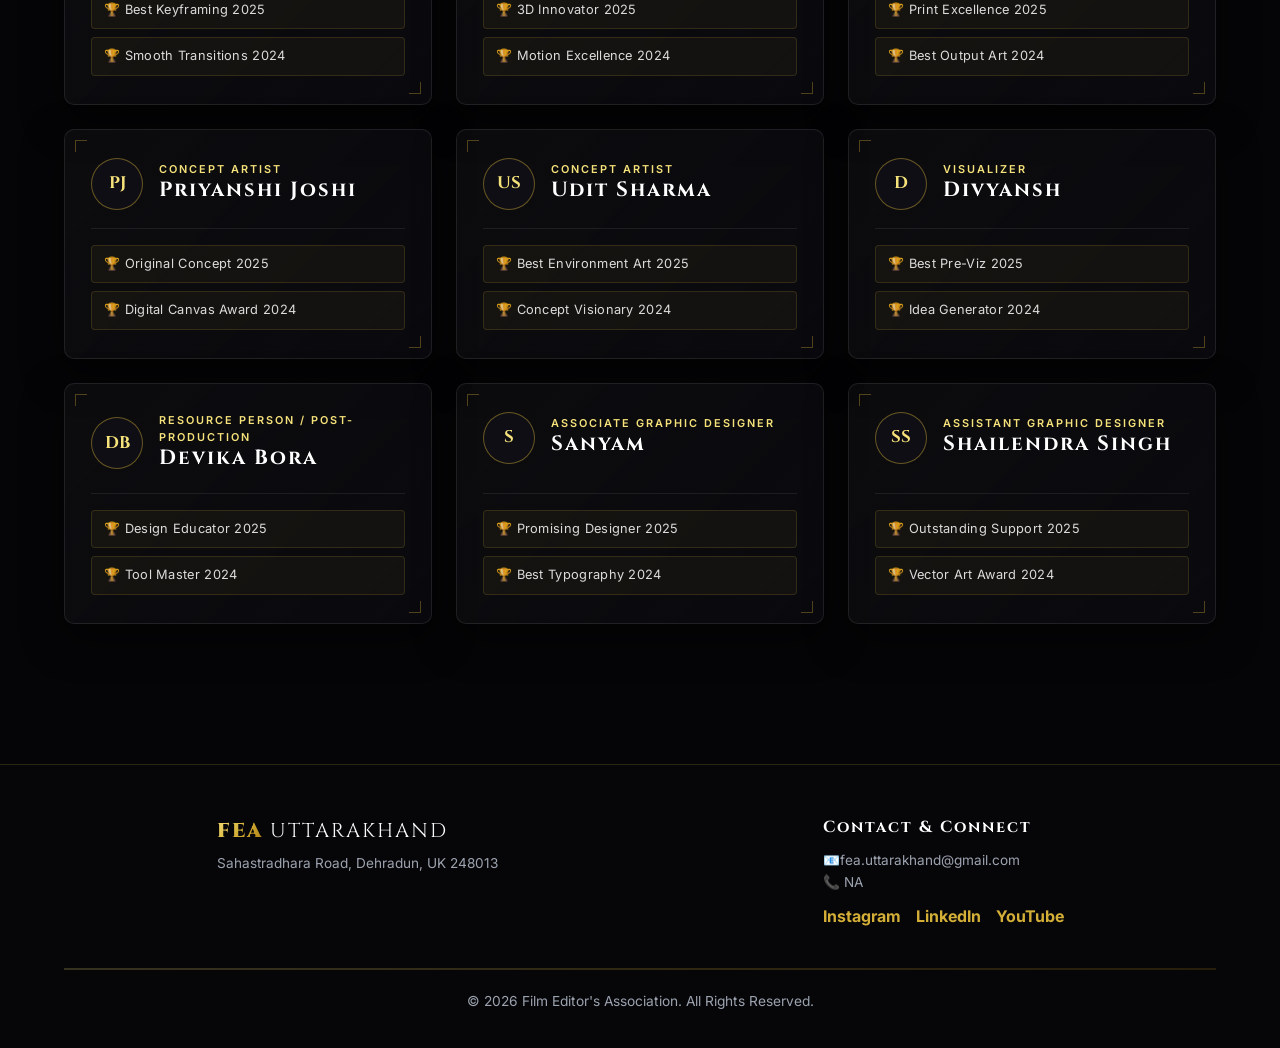
==== commit 13ce9f73: "Add files via upload" ====
--- a/awards.html
+++ b/awards.html
@@ -1,4 +1,3 @@
-<!-- awards.html -->
 <!DOCTYPE html>
 <html lang="en">
 <head>
@@ -9,39 +8,56 @@
 </head>
 <body>
 <header>
-<a href="index.html" class="logo-link">
-    <img src="1000021500-modified.png" alt="FEA Logo" class="header-logo-img">
-    <div class="logo">FEA <span>Uttarakhand</span></div>
-</a>
-    
+    <a href="index.html" class="logo-link">
+        <img src="1000021500-modified.png" alt="FEA Logo" class="header-logo-img">
+        <div class="logo">FEA <span>Uttarakhand</span></div>
+    </a>
+
     <div class="menu-toggle" id="mobile-menu">
         <span class="bar"></span>
         <span class="bar"></span>
         <span class="bar"></span>
     </div>
 
-    <ul class="nav-links">
-    <li><a href="index.html">Home</a></li>
-    <li><a href="#" class="about-trigger" data-type="intro">About Us</a></li>
-    <li><a href="index.html#masterminds">Masterminds</a></li>
-    <li><a href="awards.html">Titles</a></li>
-    <li><a href="voting.html" style="color: #00ffdd;">Voting 2026</a></li> <!-- NEW TAB -->
-    <li><a href="certifications.html">Certifications</a></li>
-    <li><a href="#" class="join-trigger" style="background: rgba(234, 179, 8, 0.7); backdrop-filter: blur(10px); -webkit-backdrop-filter: blur(10px); border: 1px solid rgba(255,255,255,0.2); color: #000; padding: 5px 15px; border-radius: 20px; font-weight: bold; box-shadow: 0 4px 15px rgba(234,179,8,0.2);">Join FEA</a></li>
-</ul>
+    <nav class="nav-container">
+        <ul class="nav-links">
+            <li><a href="index.html">Home</a></li>
+            <li><a href="#" class="about-trigger" data-type="intro">About Us</a></li>
+            <li><a href="index.html#masterminds">Masterminds</a></li>
+            <li><a href="awards.html" class="active">Titles</a></li>
+            <li><a href="voting.html">Voting 2026</a></li>
+            <li><a href="certifications.html">Certifications</a></li>
+            <li><a href="#" class="join-trigger">Join FEA</a></li>
+        </ul>
     </nav>
 </header>
 
     <div class="page-header">
-        <h1 style="color: #00ffdd;">Association Titles</h1>
+        <h1>Association Titles</h1>
         <p style="color: var(--text-muted); margin-top: 10px;">Celebrating post-production excellence.</p>
         <div class="divider"></div>
     </div>
 
+    <div class="voting-controls">
+        <div class="voting-stats-bar">
+            <div class="stat-pill">Honored Members: <strong id="awards-total-members">0</strong></div>
+            <div class="stat-pill">Total Titles: <strong id="awards-total-titles">0</strong></div>
+        </div>
+
+        <div class="filter-tabs" id="awards-filters">
+            <button class="filter-btn active" data-group="all">All Members</button>
+            <button class="filter-btn" data-group="Core Committee">Core Committee</button>
+            <button class="filter-btn" data-group="Editorial Directorate">Video Editing</button>
+            <button class="filter-btn" data-group="Creative Directorate">Graphic Design</button>
+        </div>
+
+        <input type="text" id="awards-search" class="vote-search" placeholder="Search member, role, or title...">
+    </div>
+
     <section class="department-section">
-        <div class="section-header">
-            <h2 style="color: #3ccfdfc4;">Member Recognition Directory</h2>
-            <p style="color: var(--text-muted);">Comprehensive list of all individual member Titles (2022- Present).</p>
+        <div class="section-header" style="padding-top: 20px;">
+            <h2>Member Recognition Directory</h2>
+            <p style="color: var(--text-muted);">Comprehensive list of all individual member Titles (2022 - Present).</p>
         </div>
         
         <div class="member-awards-grid">
--- a/style.css
+++ b/style.css
@@ -1,25 +1,30 @@
-@import url('https://fonts.googleapis.com/css2?family=Cinzel:wght@500;700;900&family=Inter:wght@300;400;600&display=swap');
+@import url('https://fonts.googleapis.com/css2?family=Cinzel:wght@500;700;900&family=Inter:wght@300;400;500;600;700&display=swap');
+
 :root {
     --bg-color: #050507;
-    --card-bg: rgba(255, 255, 255, 0.02);
-    --card-border: rgba(255, 255, 255, 0.08);
+    --obsidian: #07070b;
+    --obsidian-elevated: #0c0c12;
+    --card-bg: rgba(255, 255, 255, 0.025);
+    --card-border: rgba(255, 255, 255, 0.09);
+    --glass-border: rgba(212, 175, 55, 0.22);
     --text-main: #f8f9fa;
     --text-muted: #9ca3af;
-    --accent-gold: #eab308;
-    --accent-glow: rgba(234, 179, 8, 0.15);
-    --blur: blur(20px);
+    --accent-gold: #d4af37;
+    --gold-light: #f6e27a;
+    --gold-mid: #d4af37;
+    --gold-deep: #997415;
+    --gold-gradient: linear-gradient(135deg, #f6e27a 0%, #d4af37 50%, #aa7c11 100%);
+    --accent-glow: rgba(212, 175, 55, 0.16);
 }
 
 * { margin: 0; padding: 0; box-sizing: border-box; }
 
-/* Enhanced Ambient Light Background for Glassmorphism */
 body {
     background-color: var(--bg-color);
-    background-image: 
-        radial-gradient(circle at 15% 50%, rgba(234, 179, 8, 0.08), transparent 30%),
-        radial-gradient(circle at 85% 30%, rgba(56, 189, 248, 0.08), transparent 30%),
-        radial-gradient(circle at 50% 80%, rgba(192, 132, 252, 0.08), transparent 30%),
-        radial-gradient(circle at 50% 0%, #1a1a24 0%, var(--bg-color) 70%);
+    background-image:
+        radial-gradient(circle at 15% 20%, rgba(212, 175, 55, 0.07), transparent 38%),
+        radial-gradient(circle at 85% 75%, rgba(212, 175, 55, 0.05), transparent 40%),
+        radial-gradient(circle at 50% 0%, #14141c 0%, var(--bg-color) 70%);
     background-attachment: fixed;
     color: var(--text-main);
     font-family: 'Inter', sans-serif;
@@ -28,392 +33,250 @@
     scroll-behavior: smooth;
 }
 
-h1, h2, h3, h4 { 
+h1, h2, h3, h4 {
     font-family: 'Cinzel', serif;
     letter-spacing: 2px;
 }
 
-.highlight { color: var(--accent-gold); font-weight: 900; }
+.highlight {
+    background: var(--gold-gradient);
+    -webkit-background-clip: text;
+    -webkit-text-fill-color: transparent;
+    font-weight: 900;
+}
 
 ::-webkit-scrollbar { width: 8px; }
 ::-webkit-scrollbar-track { background: var(--bg-color); }
-::-webkit-scrollbar-thumb { background: #333; border-radius: 10px; }
-::-webkit-scrollbar-thumb:hover { background: var(--accent-gold); }
-
-/* Navigation */
+::-webkit-scrollbar-thumb { background: rgba(212, 175, 55, 0.35); border-radius: 4px; }
+::-webkit-scrollbar-thumb:hover { background: var(--gold-mid); }
+
+/* =========================================================
+   ARCHITECTURAL HEADER & NAVIGATION (ALL TABS)
+   ========================================================= */
 header {
-    position: fixed; top: 0; width: 100%; z-index: 1000;
-    padding: 20px 5%; display: flex; justify-content: space-between; align-items: center;
-}
-.logo-link { 
-    text-decoration: none; 
-    display: flex; 
-    align-items: center; 
-    gap: 12px; 
+    position: fixed;
+    top: 0;
+    width: 100%;
+    z-index: 1000;
+    padding: 16px 5%;
+    display: flex;
+    justify-content: space-between;
+    align-items: center;
+    background: rgba(7, 7, 11, 0.86);
+    backdrop-filter: blur(18px);
+    -webkit-backdrop-filter: blur(18px);
+    border-bottom: 1px solid rgba(212, 175, 55, 0.18);
+    box-shadow: 0 10px 35px rgba(0, 0, 0, 0.55);
+}
+
+.logo-link {
+    text-decoration: none;
+    display: flex;
+    align-items: center;
+    gap: 12px;
 }
 
 .header-logo-img {
-    height: 45px;       /* Adjust this value to make the logo larger or smaller */
-    width: 45px;
-    border-radius: 50%; /* Keeps the circular badge look clean */
+    height: 44px;
+    width: 44px;
+    border-radius: 50%;
     object-fit: contain;
-}
-.logo { font-size: 1.5rem; font-weight: 900; letter-spacing: 2px; text-transform: uppercase; color: #fff; }
-.logo span { color: var(--accent-gold); }
-.nav-links { display: flex; gap: 30px; list-style: none; }
-.nav-links a { color: var(--text-main); text-decoration: none; font-size: 0.85rem; font-weight: 600; text-transform: uppercase; letter-spacing: 1px; transition: 0.3s; cursor: pointer;}
-.nav-links a:hover, .nav-links a.active { color: var(--accent-gold); }
-
-/* Unified Section Headers */
-.page-header, .section-header { text-align: center; margin-bottom: 60px; padding-top: 100px; }
-.page-header h1 { font-size: 3.5rem; font-weight: 900; letter-spacing: -1px; }
-.section-header h2 { font-size: 2.5rem; font-weight: 700; margin-bottom: 15px; }
-.divider { height: 2px; width: 60px; background: var(--accent-gold); margin: 15px auto 0; }
-
-/* Hero Section */
+    border: 1px solid rgba(212, 175, 55, 0.45);
+    box-shadow: 0 0 18px rgba(212, 175, 55, 0.18);
+}
+
+.logo {
+    font-family: 'Cinzel', serif;
+    font-size: 1.35rem;
+    font-weight: 900;
+    letter-spacing: 2.5px;
+    text-transform: uppercase;
+    color: #fff;
+}
+
+.logo span {
+    background: var(--gold-gradient);
+    -webkit-background-clip: text;
+    -webkit-text-fill-color: transparent;
+}
+
+.nav-links {
+    display: flex;
+    align-items: center;
+    gap: 28px;
+    list-style: none;
+}
+
+.nav-links a {
+    color: rgba(255, 255, 255, 0.78);
+    text-decoration: none;
+    font-size: 0.76rem;
+    font-weight: 600;
+    text-transform: uppercase;
+    letter-spacing: 2px;
+    padding: 8px 2px;
+    position: relative;
+    transition: color 0.3s ease;
+    cursor: pointer;
+}
+
+.nav-links a:not(.join-trigger)::after {
+    content: "";
+    position: absolute;
+    left: 0;
+    right: 0;
+    bottom: 0;
+    height: 2px;
+    background: var(--gold-gradient);
+    transform: scaleX(0);
+    transform-origin: center;
+    transition: transform 0.35s cubic-bezier(0.22, 1, 0.36, 1);
+}
+
+.nav-links a:hover,
+.nav-links a.active {
+    color: var(--gold-light) !important;
+}
+
+.nav-links a:not(.join-trigger):hover::after,
+.nav-links a.active::after {
+    transform: scaleX(1);
+}
+
+.nav-links a.join-trigger {
+    background: var(--gold-gradient) !important;
+    color: #050507 !important;
+    padding: 9px 20px !important;
+    border-radius: 4px !important;
+    border: 1px solid var(--gold-light) !important;
+    font-weight: 800 !important;
+    letter-spacing: 2px !important;
+    box-shadow: 0 0 20px rgba(212, 175, 55, 0.25) !important;
+    transition: transform 0.3s ease, box-shadow 0.3s ease;
+}
+
+.nav-links a.join-trigger:hover {
+    transform: translateY(-2px);
+    box-shadow: 0 0 28px rgba(212, 175, 55, 0.5) !important;
+}
+
+/* Mobile Menu Toggle */
+.menu-toggle {
+    display: none;
+    flex-direction: column;
+    gap: 5px;
+    cursor: pointer;
+    z-index: 1100;
+}
+
+.menu-toggle .bar {
+    width: 24px;
+    height: 2px;
+    background: var(--gold-light);
+    transition: 0.3s ease;
+}
+
+/* =========================================================
+   UNIFIED PAGE & SECTION HEADERS
+   ========================================================= */
+.page-header,
+.section-header {
+    text-align: center;
+    margin-bottom: 52px;
+    padding: 120px 5% 0;
+}
+
+.section-header {
+    padding-top: 80px;
+}
+
+.page-header h1 {
+    font-size: clamp(2.2rem, 4.5vw, 3.5rem);
+    font-weight: 900;
+    letter-spacing: 2px;
+    background: var(--gold-gradient);
+    -webkit-background-clip: text;
+    -webkit-text-fill-color: transparent;
+}
+
+.section-header h2 {
+    font-size: clamp(1.75rem, 3vw, 2.4rem);
+    font-weight: 700;
+    margin-bottom: 10px;
+    color: #fff !important;
+}
+
+.divider {
+    height: 2px;
+    width: 72px;
+    background: var(--gold-gradient);
+    margin: 18px auto 0;
+}
+
+/* =========================================================
+   HERO SECTION (HOME)
+   ========================================================= */
 .hero {
-    height: 100vh; min-height: 700px; display: flex; flex-direction: column; justify-content: center; align-items: center;
-    text-align: center; padding: 0 20px; position: relative; border-bottom: 1px solid var(--card-border);
-}
+    min-height: 92vh;
+    display: flex;
+    flex-direction: column;
+    justify-content: center;
+    align-items: center;
+    text-align: center;
+    padding: 120px 20px 60px;
+    position: relative;
+    border-bottom: 1px solid rgba(212, 175, 55, 0.16);
+}
+
 .hero-bg {
-    position: absolute; top: 0; left: 0; width: 100%; height: 100%;
+    position: absolute;
+    inset: 0;
     background: url('https://images.unsplash.com/photo-1536440136628-849c177e76a1?q=80&w=2525&auto=format&fit=crop') center/cover;
-    opacity: 0.15; z-index: -1;
-    mask-image: linear-gradient(to bottom, black 40%, transparent 100%);
-    -webkit-mask-image: linear-gradient(to bottom, black 40%, transparent 100%);
-}
-.hero h1 { font-size: clamp(3rem, 6vw, 6rem); font-weight: 900; line-height: 1.1; margin-bottom: 15px; letter-spacing: -2px; }
-.hero h2 { font-size: clamp(1rem, 2vw, 1.5rem); color: var(--text-muted); font-weight: 300; letter-spacing: 5px; text-transform: uppercase; margin-bottom: 40px; }
-
-/* Universal Cinematic Cards & Grids */
-.about-grid, .grid-container, .member-awards-grid, .cert-grid, .events-wrapper {
-    display: grid; grid-template-columns: repeat(auto-fit, minmax(300px, 1fr)); gap: 25px; padding: 0 5% 80px; max-width: 1400px; margin: 0 auto;
-}
-
-/* --- GLASSMORPHISM BASE RULES --- */
-.about-box, .card, .mastermind-card, .member-award-card, .cert-card, .event-item, header, .modal-content {
-    background: rgba(255, 255, 255, 0.03) !important;
-    backdrop-filter: blur(16px) !important;
-    -webkit-backdrop-filter: blur(16px) !important; 
-    border: 1px solid rgba(255, 255, 255, 0.1) !important;
-    box-shadow: 0 4px 30px rgba(0, 0, 0, 0.1) !important;
-    border-radius: 20px;
-    transition: 0.4s ease;
-}
-
-.about-box, .card, .mastermind-card, .member-award-card, .cert-card, .event-item {
-    padding: 35px 25px; 
-    cursor: pointer; position: relative; overflow: hidden;
-}
-
-/* Enhanced Hover State for Glass Cards */
-.about-box:hover, .card:hover, .mastermind-card:hover, .member-award-card:hover, .cert-card:hover, .event-item:hover {
-    background: rgba(255, 255, 255, 0.08) !important;
-    border: 1px solid rgba(255, 255, 255, 0.25) !important;
-    box-shadow: 0 8px 32px rgba(234, 179, 8, 0.15) !important;
-    transform: translateY(-8px);
-}
-
-/* Typography Inside Cards */
-.card h3, .about-box h3 { color: var(--accent-gold); font-size: 0.85rem; font-weight: 700; text-transform: uppercase; letter-spacing: 2px; margin-bottom: 10px; }
-.card p { font-size: 1.5rem; font-weight: 700; color: #fff; }
-.about-box p { color: var(--text-muted); font-size: 0.95rem; }
-.mm-tag { display: inline-block; color: var(--text-muted); font-size: 0.7rem; text-transform: uppercase; letter-spacing: 2px; margin-bottom: 10px; }
-
-/* --- LAPTOP SCREEN KE LIYE COMPATIBLE LAYOUT --- */
-.spotlight-card {
-    grid-column: 1 / -1; 
-    display: grid; 
-    /* Left side (Bio) thoda bada rakha hai, Right side (Box) limit mein rahega */
-    grid-template-columns: 1.5fr 1fr; 
-    gap: 40px;
-    background: linear-gradient(145deg, rgba(234, 179, 8, 0.05), transparent) !important;
-    border: 1px solid rgba(234, 179, 8, 0.2) !important;
-    width: 100%;
-    max-width: 100%;
-    box-sizing: border-box; /* Isse box padding ke wajah se bahar nahi jayega */
-    overflow: hidden;
-}
-
-.mm-desc {
-    color: var(--text-muted); font-size: 0.95rem; line-height: 1.6;
-    margin-top: 15px; padding-top: 15px; border-top: 1px solid var(--card-border);
-    display: block !important; overflow: visible !important;
-    -webkit-line-clamp: unset !important; -webkit-box-orient: unset !important;
-    max-height: none !important; opacity: 1 !important; text-align: left;
-}
-
-/* Awards & Cert Specific Tweaks */
-.award-tags { display: flex; flex-direction: column; gap: 8px; margin-top: 15px; }
-.tag, .cert-meta, .event-date { 
-    background: rgba(255, 255, 255, 0.03); color: var(--text-muted); 
-    font-size: 0.8rem; padding: 6px 12px; border-radius: 6px; border: 1px solid var(--card-border); 
-}
-.member-award-card h4, .cert-card h4, .event-name { font-size: 1.3rem; font-weight: 700; margin-bottom: 10px; color: #fff;}
-.member-award-card .role { color: var(--accent-gold); font-size: 0.85rem; text-transform: uppercase; letter-spacing: 1.5px;}
-
-/* Cinematic Modals */
-.modal-overlay { position: fixed; inset: 0; background: rgba(0,0,0,0.8); backdrop-filter: blur(10px); z-index: 2000; display: flex; justify-content: center; align-items: center; opacity: 0; pointer-events: none; transition: 0.4s ease; padding: 15px;}
-.modal-overlay.active { opacity: 1; pointer-events: all; }
-.modal-content { 
-    width: 100%; max-width: 650px; padding: 50px; position: relative; 
-    transform: scale(0.95) translateY(20px); transition: 0.4s ease; 
-}
-.modal-overlay.active .modal-content { transform: scale(1) translateY(0); }
-.close-btn { position: absolute; top: 25px; right: 30px; font-size: 2rem; color: var(--text-muted); cursor: pointer; }
-.close-btn:hover { color: #fff; }
-
-.modal-header h2 { font-size: 2.2rem; color: #fff; margin-bottom: 5px; }
-#profile-modal-role, .modal-date-tag { color: var(--accent-gold); font-size: 0.9rem; font-weight: 700; text-transform: uppercase; letter-spacing: 2px; display: block; margin-bottom: 20px;}
-.profile-skills span { background: rgba(255,255,255,0.05); border: 1px solid var(--card-border); padding: 6px 14px; border-radius: 20px; font-size: 0.75rem; color: var(--text-main); margin-right: 8px;}
-.main-desc { font-size: 1.05rem; color: var(--text-muted); line-height: 1.7; margin-top: 20px; text-align: left;}
-
-/* --- JOIN FORM STYLES --- */
-.glass-input {
-    width: 100%; padding: 14px 15px; border-radius: 10px;
-    background: rgba(255,255,255,0.03); 
-    border: 1px solid rgba(255,255,255,0.1);
-    color: #fff; font-family: 'Inter', sans-serif; 
-    backdrop-filter: blur(10px); transition: 0.3s; outline: none;
-}
-.glass-input:focus { 
-    border-color: var(--accent-gold); 
-    background: rgba(255,255,255,0.08); 
-    box-shadow: 0 0 10px rgba(234, 179, 8, 0.2);
-}
-.glass-input::placeholder { color: rgba(255,255,255,0.4); }
-.glass-input option { background: #0a0a0c; color: #fff; }
-
-.glass-btn {
-    background: rgba(234, 179, 8, 0.75); 
-    color: #000; font-weight: 800; font-size: 1rem; letter-spacing: 1px; text-transform: uppercase;
-    padding: 14px; border-radius: 10px; border: 1px solid rgba(255,255,255,0.3); 
-    cursor: pointer; transition: 0.3s; 
-    backdrop-filter: blur(10px);
-}
-.glass-btn:hover { 
-    background: rgba(234, 179, 8, 1); 
-    box-shadow: 0 0 20px rgba(234,179,8,0.4); 
-    transform: translateY(-2px);
-}
-
-footer { text-align: center; padding: 40px; border-top: 1px solid var(--card-border); margin-top: 50px;}
-footer p { color: var(--text-muted); font-size: 0.9rem; }
-
-@media (max-width: 900px) {
-    .spotlight-card { grid-template-columns: 1fr; }
-    header { flex-direction: column; gap: 15px; padding: 15px; }
-    .nav-links { flex-wrap: wrap; justify-content: center; gap: 15px; }
-    .hero h1 { font-size: 3.5rem; }
-}
-
-.modal-content {
-    max-height: 80vh !important;
-    overflow-y: auto !important;
-}
-
-.modal-content::-webkit-scrollbar {
-    width: 8px;
-}
-.modal-content::-webkit-scrollbar-track {
-    background: rgba(0, 0, 0, 0.4);
-    border-radius: 10px;
-    margin: 15px 0; 
-}
-.modal-content::-webkit-scrollbar-thumb {
-    background: rgba(212, 175, 55, 0.5); 
-    border-radius: 10px;
-}
-.modal-content::-webkit-scrollbar-thumb:hover {
-    background: rgba(212, 175, 55, 0.9);
-}
-
-.cert-card.elite {
-    background: linear-gradient(145deg, rgba(212, 175, 55, 0.1), transparent) !important;
-    border-top: 3px solid #d4af37 !important;
-}
-.cert-card.elite h4, .cert-card.elite .cert-meta { color: #d4af37 !important; }
-
-.cert-card.video {
-    background: linear-gradient(145deg, rgba(56, 189, 248, 0.1), transparent) !important;
-    border-top: 3px solid #38bdf8 !important;
-}
-.cert-card.video h4, .cert-card.video .cert-meta { color: #38bdf8 !important; }
-
-.cert-card.design {
-    background: linear-gradient(145deg, rgba(192, 132, 252, 0.1), transparent) !important;
-    border-top: 3px solid #c084fc !important;
-}
-.cert-card.design h4, .cert-card.design .cert-meta { color: #c084fc !important; }
-
-.cert-card.tech {
-    background: linear-gradient(145deg, rgba(74, 222, 128, 0.1), transparent) !important;
-    border-top: 3px solid #4ade80 !important;
-}
-.cert-card.tech h4, .cert-card.tech .cert-meta { color: #4ade80 !important; }
-
-.events-wrapper {
-    display: grid !important;
-    grid-template-columns: 1fr 1fr !important;
-    gap: 40px !important;
-    align-items: start;
-}
-
-@media (max-width: 900px) {
-    .events-wrapper { grid-template-columns: 1fr !important; }
-}
-
-.event-list.scrollable {
-    display: flex !important;
-    flex-direction: column !important;
-    gap: 15px !important;
-    max-height: 600px !important; 
-    overflow-y: auto !important;
-    padding-right: 15px !important;
-}
-
-.event-list.scrollable::-webkit-scrollbar { width: 6px; }
-.event-list.scrollable::-webkit-scrollbar-track { background: rgba(0,0,0,0.2); border-radius: 10px; }
-.event-list.scrollable::-webkit-scrollbar-thumb { background: rgba(56, 189, 248, 0.4); border-radius: 10px; }
-.event-list.scrollable::-webkit-scrollbar-thumb:hover { background: rgba(56, 189, 248, 0.8); }
-
-.event-item {
-    background: linear-gradient(145deg, rgba(56, 189, 248, 0.05), transparent) !important;
-    border: 1px solid var(--card-border) !important;
-    border-left: 4px solid #38bdf8 !important; 
-    padding: 20px 25px !important;
-    text-align: left !important;
-    display: flex !important;
-    flex-direction: column !important;
-    flex-shrink: 0 !important;
-    height: auto !important;
-    min-height: max-content !important;
-}
-
-.event-item:hover {
-    background: linear-gradient(145deg, rgba(56, 189, 248, 0.12), transparent) !important;
-    border-left-color: #c084fc !important; 
-    transform: translateX(6px) !important; 
-}
-
-.event-name {
-    font-size: 1.25rem !important;
-    color: #fff !important;
-    font-weight: 700 !important;
-    margin-bottom: 5px !important;
-    order: 1 !important;
-}
-
-.event-date {
-    font-family: 'Courier New', Courier, monospace !important;
-    font-size: 0.85rem !important;
-    color: #38bdf8 !important;
-    font-weight: bold !important;
-    text-transform: uppercase !important;
-    margin-bottom: 5px !important;
-    order: 2 !important;
-    background: transparent !important;
-    border: none !important;
-    padding: 0 !important;
-}
-
-.event-desc { display: none !important; }
-
-.event-item::after {
-    content: 'CLICK FOR MORE ➔';
-    order: 3;
+    opacity: 0.18;
+    filter: grayscale(45%) contrast(120%);
+    z-index: -1;
+    mask-image: linear-gradient(to bottom, black 45%, transparent 100%);
+    -webkit-mask-image: linear-gradient(to bottom, black 45%, transparent 100%);
+}
+
+.hero h1 {
+    font-size: clamp(2.8rem, 6vw, 5.4rem);
+    font-weight: 900;
+    line-height: 1.08;
+    margin-bottom: 18px;
+    letter-spacing: 1px;
+    color: #fff;
+    text-shadow: 0 12px 40px rgba(0, 0, 0, 0.8);
+}
+
+.hero h2 {
+    font-family: 'Inter', sans-serif;
+    font-size: clamp(0.85rem, 1.5vw, 1.15rem);
+    color: rgba(255, 255, 255, 0.72);
+    font-weight: 500;
+    letter-spacing: 5px;
+    text-transform: uppercase;
+    margin-bottom: 32px;
+}
+
+.hero-estd-badge {
+    display: inline-flex;
+    align-items: center;
+    gap: 14px;
+    padding: 12px 32px;
+    background: linear-gradient(180deg, rgba(255, 255, 255, 0.03), rgba(255, 255, 255, 0.01));
+    border-top: 1px solid rgba(212, 175, 55, 0.4);
+    border-bottom: 1px solid rgba(212, 175, 55, 0.18);
+    color: var(--gold-light);
     font-size: 0.75rem;
-    color: var(--text-muted);
-    margin-top: 12px;
-    font-weight: bold;
-    letter-spacing: 1px;
-    transition: color 0.3s ease;
-}
-
-.event-item:hover::after { color: #38bdf8; }
-/* --- SYSTEM MODALS (MAINTENANCE & EVENTS) --- */
-.system-modal-overlay {
-    position: fixed; inset: 0; background: rgba(5, 5, 7, 0.85); backdrop-filter: blur(15px);
-    -webkit-backdrop-filter: blur(15px); z-index: 9999; display: flex; 
-    justify-content: center; align-items: center; opacity: 1; transition: 0.4s ease;
-}
-.system-modal-content {
-    background: rgba(15, 15, 20, 0.9); border: 1px solid rgba(255, 255, 255, 0.08);
-    padding: 45px; border-radius: 16px; text-align: center; max-width: 450px;
-    box-shadow: 0 10px 40px rgba(0, 0, 0, 0.6);
-    transform: translateY(0); transition: 0.4s ease;
-}
-.system-modal-content h3 { 
-    font-family: 'Cinzel', serif; font-size: 1.6rem; color: #fff; margin-bottom: 12px; letter-spacing: 1px;
-}
-.system-modal-content p { 
-    color: var(--text-muted); font-size: 1rem; margin-bottom: 25px; line-height: 1.6;
-}
-.system-modal-content .signature { 
-    font-family: 'Inter', sans-serif; font-style: italic; color: var(--accent-gold); 
-    font-size: 0.85rem; letter-spacing: 1.5px; opacity: 0.9; margin-bottom: 30px;
-}
-/* Replace the previous .close-system-btn styles with these */
-.close-system-cross {
-    position: absolute;
-    top: 20px;
-    right: 25px;
-    font-size: 2rem;
-    color: var(--text-muted);
-    cursor: pointer;
-    transition: color 0.3s ease;
-    line-height: 1;
-}
-.close-system-cross:hover {
-    color: #fff;
-}
-/* --- PHONE SCREEN JITNA RAKHNE KE LIYE STRICT MOBILE FIX --- */
-@media (max-width: 900px) {
-    .grid-container {
-        padding: 0 15px 50px !important; /* Phone pe margin theek karega */
-    }
-    
-    .spotlight-card {
-        /* Phone pe side-by-side hata kar ek ke niche ek stack kar dega */
-        grid-template-columns: 1fr !important; 
-        gap: 20px !important;
-        padding: 20px 15px !important;
-        width: 100% !important; 
-    }
-    
-    /* Name ko phone ke size ke hisaab se chhota karega taaki bahar na nikle */
-    .spotlight-card p[style*="font-size: 2.5rem"] {
-        font-size: 1.6rem !important;
-        line-height: 1.2 !important;
-        margin-bottom: 10px !important;
-    }
-
-    /* Right side wale metrics box ki padding phone pe choti karega */
-    .spotlight-card > div:nth-child(2) {
-        padding: 15px !important;
-        gap: 15px !important;
-    }
-
-    /* Quick stats ko properly center karega */
-    .spotlight-card > div:nth-child(2) > div:last-child {
-        gap: 15px !important;
-        justify-content: space-around;
-        text-align: center;
-    }
-}
+    font-weight: 700;
+    letter-spacing: 3.5px;
+    text-transform: uppercase;
+}
+
 /* =========================================================
-   FEA 2026 — ART-DIRECTED CINEMATIC VOTING UI
+   SHARED ARCHITECTURAL CONTROLS (VOTING, TITLES, CERTS)
    ========================================================= */
-:root {
-    --gold-light: #f6e27a;
-    --gold-mid: #d4af37;
-    --gold-deep: #997415;
-    --gold-gradient: linear-gradient(135deg, #f6e27a 0%, #d4af37 50%, #aa7c11 100%);
-    --obsidian: #07070b;
-    --glass-border: rgba(212, 175, 55, 0.18);
-}
-
-/* --- CONTROLS & ARCHITECTURAL FILTER BAR --- */
 .voting-controls {
     max-width: 1380px;
     margin: 0 auto 55px;
@@ -528,7 +391,286 @@
     box-shadow: 0 0 30px rgba(212, 175, 55, 0.1);
 }
 
-/* --- CINEMA-POSTER CATEGORY BANNERS GRID --- */
+/* =========================================================
+   CORNER CROP MARKS (SIGNATURE VOTING ELEMENT)
+   ========================================================= */
+.corner-mark {
+    position: absolute;
+    width: 12px;
+    height: 12px;
+    border-color: rgba(212, 175, 55, 0.35);
+    border-style: solid;
+    z-index: 3;
+    transition: border-color 0.35s ease;
+    pointer-events: none;
+}
+
+.corner-mark.tl { top: 10px; left: 10px; border-width: 1px 0 0 1px; }
+.corner-mark.br { bottom: 10px; right: 10px; border-width: 0 1px 1px 0; }
+
+/* =========================================================
+   UNIVERSAL EDITORIAL GRIDS & OBSIDIAN CARDS
+   ========================================================= */
+.about-grid,
+.grid-container,
+.member-awards-grid,
+.cert-grid {
+    display: grid;
+    grid-template-columns: repeat(auto-fill, minmax(310px, 1fr));
+    gap: 24px;
+    padding: 0 5% 80px;
+    max-width: 1380px;
+    margin: 0 auto;
+}
+
+.about-box,
+.card,
+.member-award-card,
+.cert-card {
+    position: relative;
+    overflow: hidden;
+    background: linear-gradient(135deg, rgba(255, 255, 255, 0.03), rgba(10, 10, 15, 0.94));
+    border: 1px solid rgba(255, 255, 255, 0.09);
+    border-radius: 10px;
+    padding: 28px 26px;
+    box-shadow: 0 14px 38px rgba(0, 0, 0, 0.5);
+    transition: transform 0.4s cubic-bezier(0.22, 1, 0.36, 1), border-color 0.35s ease, box-shadow 0.4s ease;
+    cursor: pointer;
+}
+
+.about-box:hover,
+.card:hover,
+.member-award-card:hover,
+.cert-card:hover {
+    transform: translateY(-6px);
+    border-color: rgba(212, 175, 55, 0.55);
+    background: linear-gradient(135deg, rgba(212, 175, 55, 0.06), rgba(12, 12, 18, 0.96));
+    box-shadow: 0 22px 48px rgba(0, 0, 0, 0.72), 0 0 28px rgba(212, 175, 55, 0.12);
+}
+
+.about-box:hover .corner-mark,
+.card:hover .corner-mark,
+.member-award-card:hover .corner-mark,
+.cert-card:hover .corner-mark {
+    border-color: var(--gold-light);
+}
+
+/* About Boxes */
+.about-box h3 {
+    color: var(--gold-light);
+    font-size: 1.25rem;
+    margin-bottom: 12px;
+}
+
+.about-box p {
+    color: var(--text-muted);
+    font-size: 0.92rem;
+    line-height: 1.7;
+}
+
+/* Home Member Cards (Enhanced with Avatar & Footer via JS) */
+.card:not(.spotlight-card) {
+    display: flex;
+    flex-direction: column;
+    justify-content: space-between;
+    gap: 16px;
+}
+
+.card-identity {
+    display: flex;
+    align-items: center;
+    gap: 16px;
+}
+
+.card h3 {
+    font-family: 'Inter', sans-serif;
+    color: var(--gold-light);
+    font-size: 0.68rem;
+    font-weight: 700;
+    text-transform: uppercase;
+    letter-spacing: 2.2px;
+    margin-bottom: 6px;
+}
+
+.card p {
+    font-family: 'Cinzel', serif;
+    font-size: 1.32rem;
+    font-weight: 700;
+    color: #fff;
+    line-height: 1.2;
+}
+
+.card-footer-cta {
+    display: flex;
+    justify-content: space-between;
+    align-items: center;
+    padding-top: 14px;
+    border-top: 1px solid rgba(255, 255, 255, 0.08);
+    font-size: 0.68rem;
+    letter-spacing: 2px;
+    text-transform: uppercase;
+    color: rgba(255, 255, 255, 0.55);
+    transition: color 0.3s ease;
+}
+
+.card:hover .card-footer-cta {
+    color: var(--gold-light);
+}
+
+/* Directorate Banners on Home */
+.directorate-banner {
+    max-width: 1380px;
+    width: 90%;
+    margin: 0 auto 44px;
+    border-radius: 14px;
+    overflow: hidden;
+    position: relative;
+    height: 270px;
+    border: 1px solid rgba(212, 175, 55, 0.32);
+    box-shadow: 0 22px 55px rgba(0, 0, 0, 0.65);
+}
+
+/* Masterminds Spotlight Cards */
+.spotlight-card {
+    grid-column: 1 / -1;
+    display: grid;
+    grid-template-columns: 1.45fr 1fr;
+    gap: 36px;
+    padding: 36px 38px;
+    background: linear-gradient(135deg, rgba(212, 175, 55, 0.08), rgba(10, 10, 15, 0.96));
+    border: 1px solid rgba(212, 175, 55, 0.32);
+}
+
+.spotlight-card h3 {
+    color: var(--gold-light) !important;
+    font-family: 'Inter', sans-serif;
+    font-size: 0.78rem !important;
+    letter-spacing: 2.5px;
+    text-transform: uppercase;
+}
+
+.mm-tag {
+    display: inline-block;
+    background: rgba(212, 175, 55, 0.14);
+    border: 1px solid rgba(212, 175, 55, 0.45);
+    color: var(--gold-light);
+    font-size: 0.64rem;
+    font-weight: 700;
+    text-transform: uppercase;
+    letter-spacing: 2px;
+    padding: 5px 12px;
+    border-radius: 2px;
+    margin-bottom: 14px;
+}
+
+.mm-desc {
+    color: var(--text-muted);
+    font-size: 0.95rem;
+    line-height: 1.75;
+}
+
+/* =========================================================
+   TITLES / AWARDS CARDS (MATCHING VOTING UI)
+   ========================================================= */
+.member-award-card {
+    cursor: default;
+    display: flex;
+    flex-direction: column;
+    justify-content: space-between;
+}
+
+.award-card-head {
+    display: flex;
+    align-items: center;
+    gap: 16px;
+    margin-bottom: 18px;
+}
+
+.member-award-card h4 {
+    font-family: 'Cinzel', serif;
+    font-size: 1.28rem;
+    color: #fff;
+    margin-bottom: 4px;
+    line-height: 1.2;
+}
+
+.member-award-card .role {
+    color: var(--gold-light);
+    font-size: 0.68rem;
+    font-weight: 600;
+    text-transform: uppercase;
+    letter-spacing: 2px;
+}
+
+.award-tags {
+    display: flex;
+    flex-direction: column;
+    gap: 8px;
+    padding-top: 16px;
+    border-top: 1px solid rgba(255, 255, 255, 0.08);
+}
+
+.tag {
+    background: rgba(212, 175, 55, 0.05);
+    color: rgba(255, 255, 255, 0.85);
+    font-size: 0.8rem;
+    padding: 8px 12px;
+    border-radius: 4px;
+    border: 1px solid rgba(212, 175, 55, 0.16);
+    letter-spacing: 0.3px;
+}
+
+/* =========================================================
+   CERTIFICATIONS CARDS (MATCHING VOTING UI)
+   ========================================================= */
+.cert-card {
+    cursor: default;
+    display: flex;
+    flex-direction: column;
+    gap: 10px;
+    border-top: 2px solid rgba(212, 175, 55, 0.45);
+}
+
+.cert-card.elite {
+    background: linear-gradient(135deg, rgba(212, 175, 55, 0.1), rgba(10, 10, 15, 0.96));
+    border-top: 2px solid var(--gold-light);
+}
+
+.cert-icon {
+    font-size: 1.2rem;
+    opacity: 0.9;
+}
+
+.cert-card h4 {
+    font-family: 'Cinzel', serif;
+    font-size: 1.18rem;
+    color: #fff;
+    line-height: 1.3;
+}
+
+.cert-meta {
+    display: inline-block;
+    align-self: flex-start;
+    background: rgba(212, 175, 55, 0.1);
+    border: 1px solid rgba(212, 175, 55, 0.3);
+    color: var(--gold-light);
+    font-size: 0.66rem;
+    font-weight: 600;
+    text-transform: uppercase;
+    letter-spacing: 1.8px;
+    padding: 4px 10px;
+    border-radius: 2px;
+}
+
+.cert-desc {
+    color: var(--text-muted);
+    font-size: 0.86rem;
+    line-height: 1.6;
+}
+
+/* =========================================================
+   VOTING 2026 — BANNERS & BALLOT LEADERBOARD
+   ========================================================= */
 .category-banners-grid {
     display: grid;
     grid-template-columns: repeat(auto-fill, minmax(380px, 1fr));
@@ -554,7 +696,6 @@
     transition: transform 0.45s cubic-bezier(0.22, 1, 0.36, 1), border-color 0.4s ease, box-shadow 0.45s ease;
 }
 
-/* Background Artwork + Editorial Vignette */
 .banner-bg-img {
     position: absolute;
     inset: 0;
@@ -577,21 +718,6 @@
     z-index: 1;
 }
 
-/* Subtle Designer Corner Crop Marks */
-.corner-mark {
-    position: absolute;
-    width: 12px;
-    height: 12px;
-    border-color: rgba(212, 175, 55, 0.35);
-    border-style: solid;
-    z-index: 3;
-    transition: border-color 0.35s ease, transform 0.35s ease;
-    pointer-events: none;
-}
-
-.corner-mark.tl { top: 10px; left: 10px; border-width: 1px 0 0 1px; }
-.corner-mark.br { bottom: 10px; right: 10px; border-width: 0 1px 1px 0; }
-
 .category-banner-card:hover {
     transform: translateY(-8px);
     border-color: rgba(212, 175, 55, 0.6);
@@ -618,7 +744,6 @@
 }
 
 .banner-index-tag {
-    font-family: 'Inter', sans-serif;
     font-size: 0.68rem;
     font-weight: 600;
     letter-spacing: 2.5px;
@@ -644,10 +769,7 @@
     letter-spacing: 1.8px;
 }
 
-.banner-body {
-    position: relative;
-    z-index: 2;
-}
+.banner-body { position: relative; z-index: 2; }
 
 .banner-title {
     font-family: 'Cinzel', serif;
@@ -660,9 +782,7 @@
     transition: color 0.3s ease;
 }
 
-.category-banner-card:hover .banner-title {
-    color: var(--gold-light);
-}
+.category-banner-card:hover .banner-title { color: var(--gold-light); }
 
 .banner-nominee-line {
     font-size: 0.78rem;
@@ -671,10 +791,7 @@
     line-height: 1.5;
 }
 
-.banner-nominee-line strong {
-    color: #fff;
-    font-weight: 600;
-}
+.banner-nominee-line strong { color: #fff; font-weight: 600; }
 
 .banner-footer {
     position: relative;
@@ -718,7 +835,6 @@
     transform: translateX(4px);
 }
 
-/* --- DEDICATED CATEGORY BALLOT VIEW (VIEW 2) --- */
 .category-voting-view {
     max-width: 1120px;
     margin: 0 auto 100px;
@@ -783,10 +899,7 @@
     z-index: 0;
 }
 
-.active-category-hero > * {
-    position: relative;
-    z-index: 1;
-}
+.active-category-hero > * { position: relative; z-index: 1; }
 
 .active-category-hero .banner-dir-tag {
     font-size: 0.72rem;
@@ -836,12 +949,7 @@
     50% { opacity: 0.35; transform: scale(0.75); }
 }
 
-/* --- EDITORIAL BALLOT LEADERBOARD ROWS --- */
-.voting-grid {
-    display: flex;
-    flex-direction: column;
-    gap: 16px;
-}
+.voting-grid { display: flex; flex-direction: column; gap: 16px; }
 
 .nominee-card {
     background: linear-gradient(135deg, rgba(255, 255, 255, 0.03), rgba(10, 10, 15, 0.92));
@@ -888,15 +996,11 @@
     font-size: 1.65rem;
 }
 
-.nominee-top {
-    display: flex;
-    align-items: center;
-    gap: 18px;
-}
+.nominee-top { display: flex; align-items: center; gap: 18px; }
 
 .nominee-avatar {
-    width: 54px;
-    height: 54px;
+    width: 52px;
+    height: 52px;
     border-radius: 50%;
     background: #0e0e14;
     border: 1px solid rgba(212, 175, 55, 0.45);
@@ -905,7 +1009,7 @@
     justify-content: center;
     font-family: 'Cinzel', serif;
     font-weight: 700;
-    font-size: 1.1rem;
+    font-size: 1.05rem;
     color: var(--gold-light);
     flex-shrink: 0;
 }
@@ -925,13 +1029,8 @@
     margin-bottom: 4px;
 }
 
-.status-badge.incumbent {
-    color: var(--gold-light);
-}
-
-.status-badge.member {
-    color: rgba(255, 255, 255, 0.5);
-}
+.status-badge.incumbent { color: var(--gold-light); }
+.status-badge.member { color: rgba(255, 255, 255, 0.5); }
 
 .nominee-name {
     font-family: 'Cinzel', serif;
@@ -941,9 +1040,7 @@
     letter-spacing: 1px;
 }
 
-.vote-meter-wrap {
-    width: 100%;
-}
+.vote-meter-wrap { width: 100%; }
 
 .vote-meter-labels {
     display: flex;
@@ -956,17 +1053,8 @@
     font-variant-numeric: tabular-nums;
 }
 
-.vote-meter-labels strong {
-    color: #fff;
-    font-size: 1.05rem;
-    margin-right: 4px;
-}
-
-.pct-pill {
-    color: var(--gold-light);
-    font-weight: 700;
-    font-size: 0.88rem;
-}
+.vote-meter-labels strong { color: #fff; font-size: 1.05rem; margin-right: 4px; }
+.pct-pill { color: var(--gold-light); font-weight: 700; font-size: 0.88rem; }
 
 .vote-bar-bg {
     width: 100%;
@@ -984,7 +1072,8 @@
     transition: width 0.65s cubic-bezier(0.22, 1, 0.36, 1);
 }
 
-.btn-vote {
+.btn-vote,
+.glass-btn {
     min-width: 160px;
     padding: 13px 24px;
     border-radius: 4px;
@@ -992,14 +1081,15 @@
     background: var(--gold-gradient);
     color: #050507;
     font-weight: 800;
-    font-size: 0.75rem;
+    font-size: 0.76rem;
     letter-spacing: 2px;
     text-transform: uppercase;
     cursor: pointer;
     transition: all 0.3s ease;
 }
 
-.btn-vote:hover:not(:disabled) {
+.btn-vote:hover:not(:disabled),
+.glass-btn:hover {
     box-shadow: 0 0 28px rgba(212, 175, 55, 0.45);
     transform: translateY(-2px);
 }
@@ -1017,6 +1107,80 @@
     color: rgba(255, 255, 255, 0.3);
     cursor: not-allowed;
 }
+
+/* =========================================================
+   MODALS, FORMS & FOOTER (OBSIDIAN & GOLD)
+   ========================================================= */
+.modal-overlay {
+    position: fixed;
+    inset: 0;
+    background: rgba(4, 4, 7, 0.86);
+    backdrop-filter: blur(12px);
+    z-index: 2000;
+    display: flex;
+    justify-content: center;
+    align-items: center;
+    opacity: 0;
+    pointer-events: none;
+    transition: 0.35s ease;
+    padding: 15px;
+}
+
+.modal-overlay.active { opacity: 1; pointer-events: all; }
+
+.modal-content {
+    width: 100%;
+    max-width: 680px;
+    max-height: 84vh;
+    overflow-y: auto;
+    padding: 44px;
+    position: relative;
+    background: linear-gradient(145deg, rgba(16, 16, 22, 0.98), rgba(7, 7, 11, 0.98));
+    border: 1px solid rgba(212, 175, 55, 0.35);
+    border-radius: 12px;
+    box-shadow: 0 28px 70px rgba(0, 0, 0, 0.85);
+    transform: scale(0.96) translateY(18px);
+    transition: 0.35s ease;
+}
+
+.modal-overlay.active .modal-content { transform: scale(1) translateY(0); }
+
+.close-btn {
+    position: absolute;
+    top: 20px;
+    right: 26px;
+    font-size: 2rem;
+    color: var(--text-muted);
+    cursor: pointer;
+    transition: color 0.3s ease;
+}
+
+.close-btn:hover { color: var(--gold-light); }
+
+.modal-header h2 { font-size: 2rem; color: #fff; margin-bottom: 6px; }
+.main-desc { font-size: 0.98rem; color: var(--text-muted); line-height: 1.75; margin-top: 18px; text-align: left; }
+
+.glass-input {
+    width: 100%;
+    padding: 13px 18px;
+    border-radius: 4px;
+    background: rgba(255, 255, 255, 0.03);
+    border: 1px solid rgba(255, 255, 255, 0.12);
+    color: #fff;
+    font-family: 'Inter', sans-serif;
+    font-size: 0.9rem;
+    outline: none;
+    transition: all 0.3s ease;
+}
+
+.glass-input:focus {
+    border-color: var(--gold-mid);
+    background: rgba(212, 175, 55, 0.05);
+    box-shadow: 0 0 24px rgba(212, 175, 55, 0.12);
+}
+
+.glass-input::placeholder { color: rgba(255, 255, 255, 0.35); }
+.glass-input option { background: #0a0a0e; color: #fff; }
 
 .vote-toast {
     position: fixed;
@@ -1038,30 +1202,54 @@
     transition: 0.35s ease;
 }
 
-.vote-toast.show {
-    opacity: 1;
-    transform: translateY(0);
-}
-
-@media (max-width: 900px) {
-    .category-banners-grid {
-        grid-template-columns: 1fr;
+.vote-toast.show { opacity: 1; transform: translateY(0); }
+
+footer {
+    text-align: center;
+    padding: 50px 5% 36px;
+    border-top: 1px solid rgba(212, 175, 55, 0.18);
+    background: rgba(7, 7, 11, 0.8);
+    margin-top: 60px;
+}
+
+footer .footer-logo {
+    font-family: 'Cinzel', serif;
+    font-size: 1.25rem;
+    letter-spacing: 2px;
+    margin-bottom: 6px;
+}
+
+footer p { color: var(--text-muted); font-size: 0.86rem; }
+
+/* =========================================================
+   RESPONSIVE BREAKPOINTS
+   ========================================================= */
+@media (max-width: 960px) {
+    .menu-toggle { display: flex; }
+
+    .nav-container {
+        position: fixed;
+        top: 76px;
+        left: 0;
+        width: 100%;
+        background: rgba(7, 7, 11, 0.98);
+        border-bottom: 1px solid rgba(212, 175, 55, 0.25);
+        padding: 24px 5%;
+        display: none;
     }
-    .nominee-card {
-        grid-template-columns: 1fr;
-        gap: 16px;
-        padding: 22px;
+
+    .nav-container.active { display: block; }
+
+    .nav-links {
+        flex-direction: column;
+        gap: 18px;
     }
-    .rank-badge {
-        text-align: left;
-    }
-    .btn-vote {
-        width: 100%;
-    }
-    .active-category-hero {
-        padding: 28px 24px;
-    }
-    .active-category-hero h2 {
-        font-size: 1.7rem;
-    }
+
+    .category-banners-grid { grid-template-columns: 1fr; }
+    .spotlight-card { grid-template-columns: 1fr; padding: 24px 20px; gap: 22px; }
+    .nominee-card { grid-template-columns: 1fr; gap: 16px; padding: 22px; }
+    .rank-badge { text-align: left; }
+    .btn-vote { width: 100%; }
+    .active-category-hero { padding: 28px 24px; }
+    .active-category-hero h2 { font-size: 1.7rem; }
 }
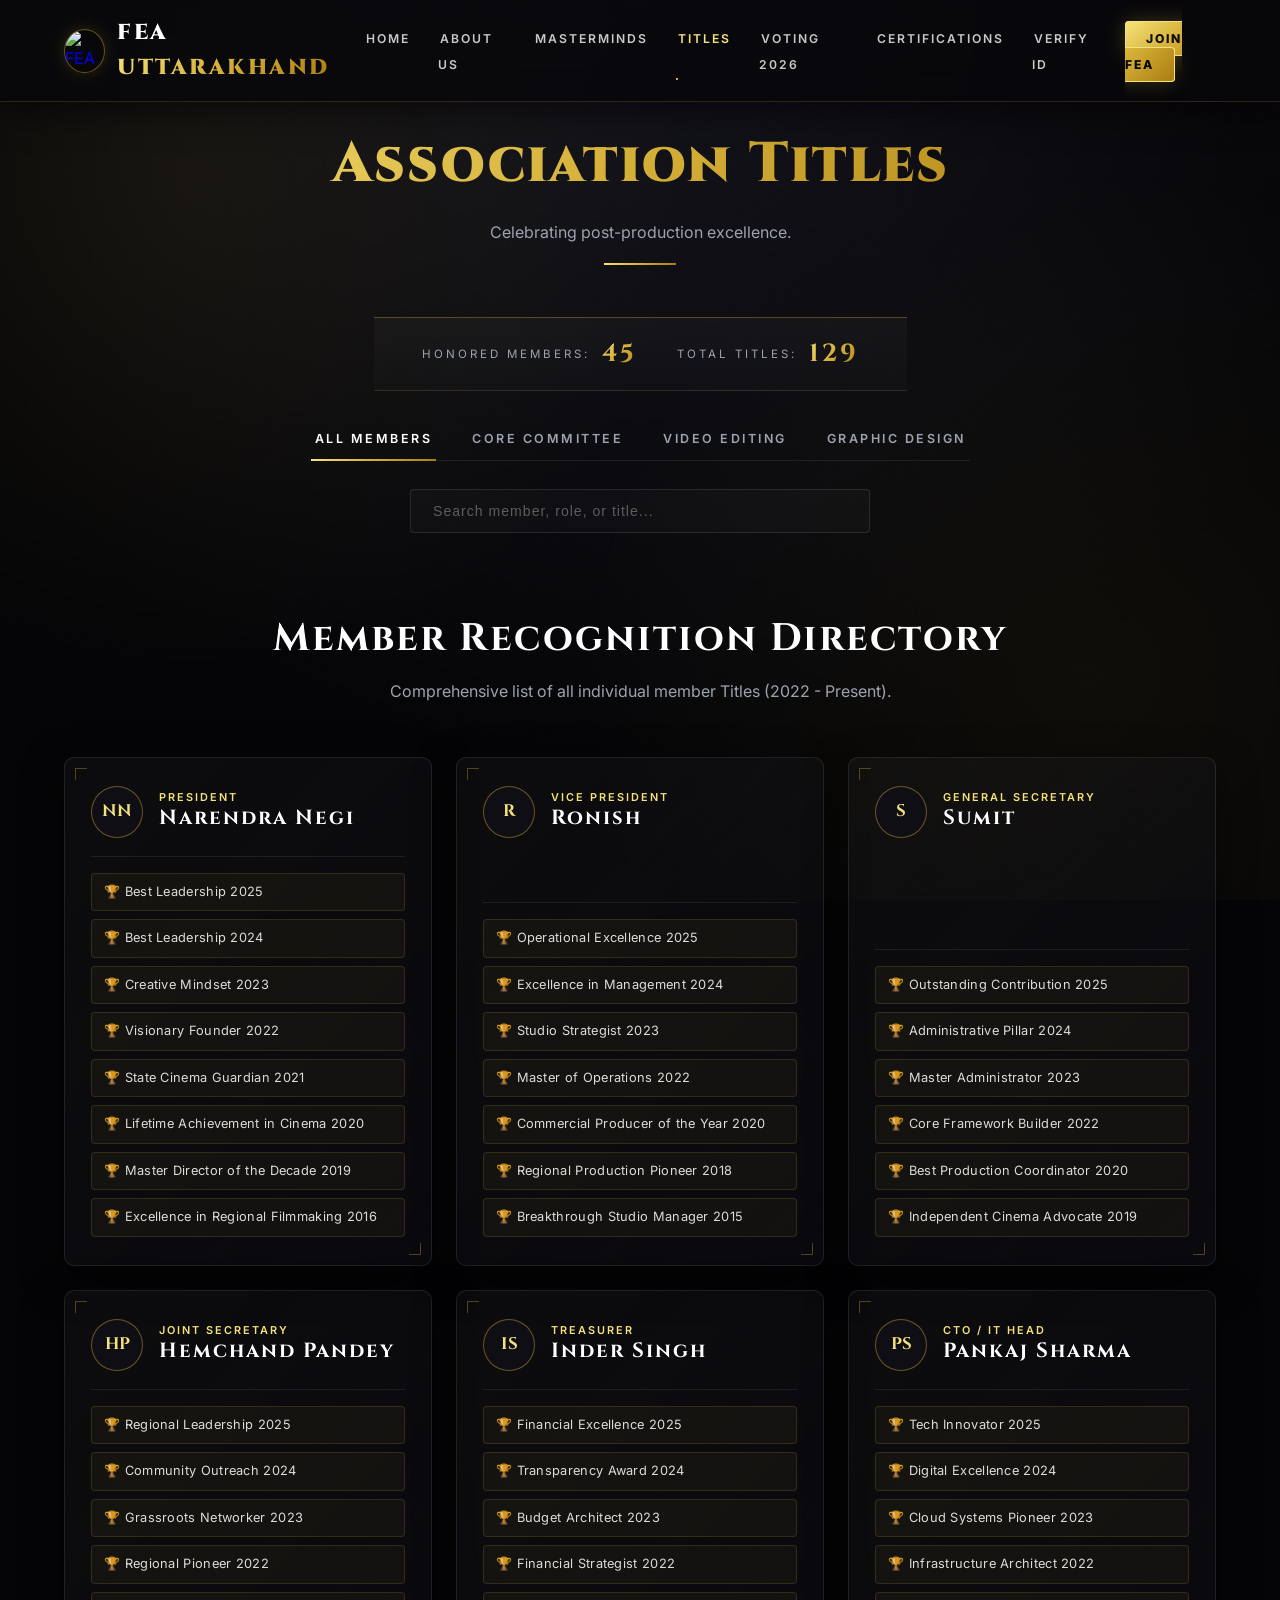
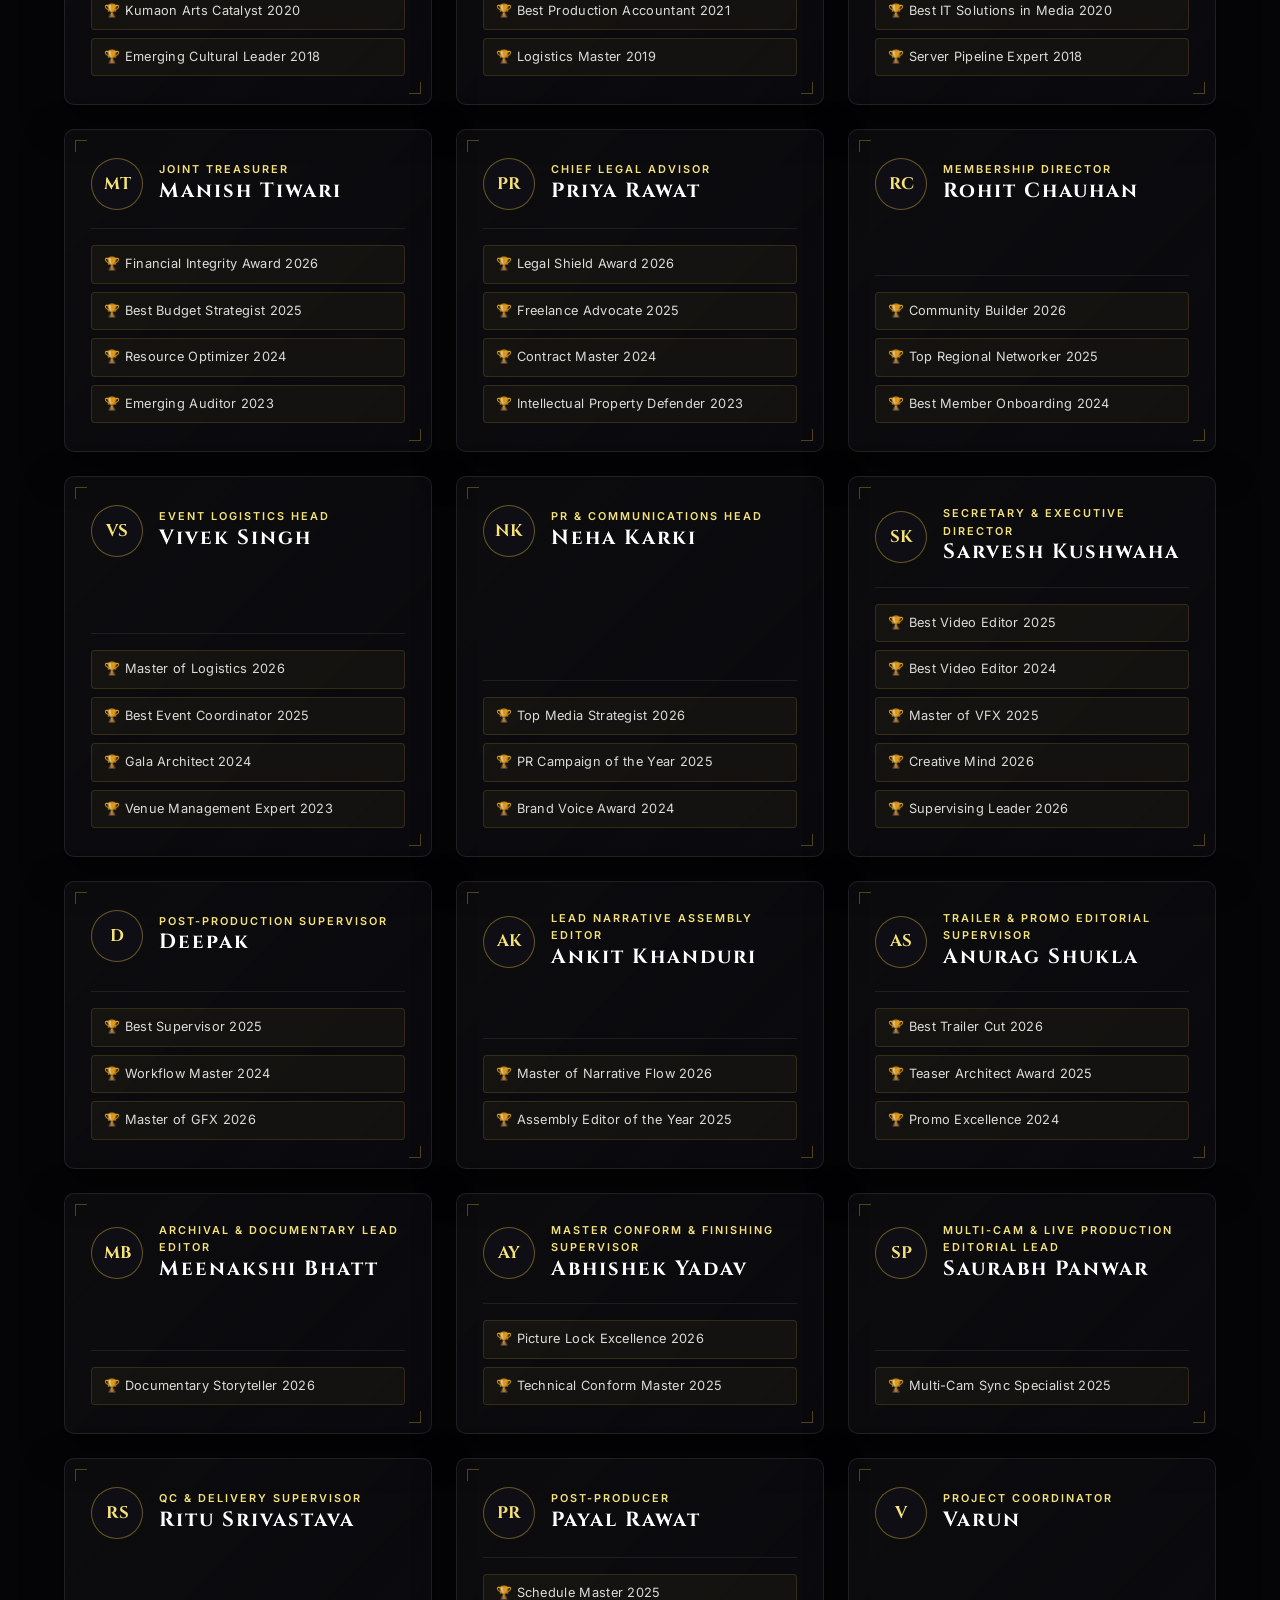
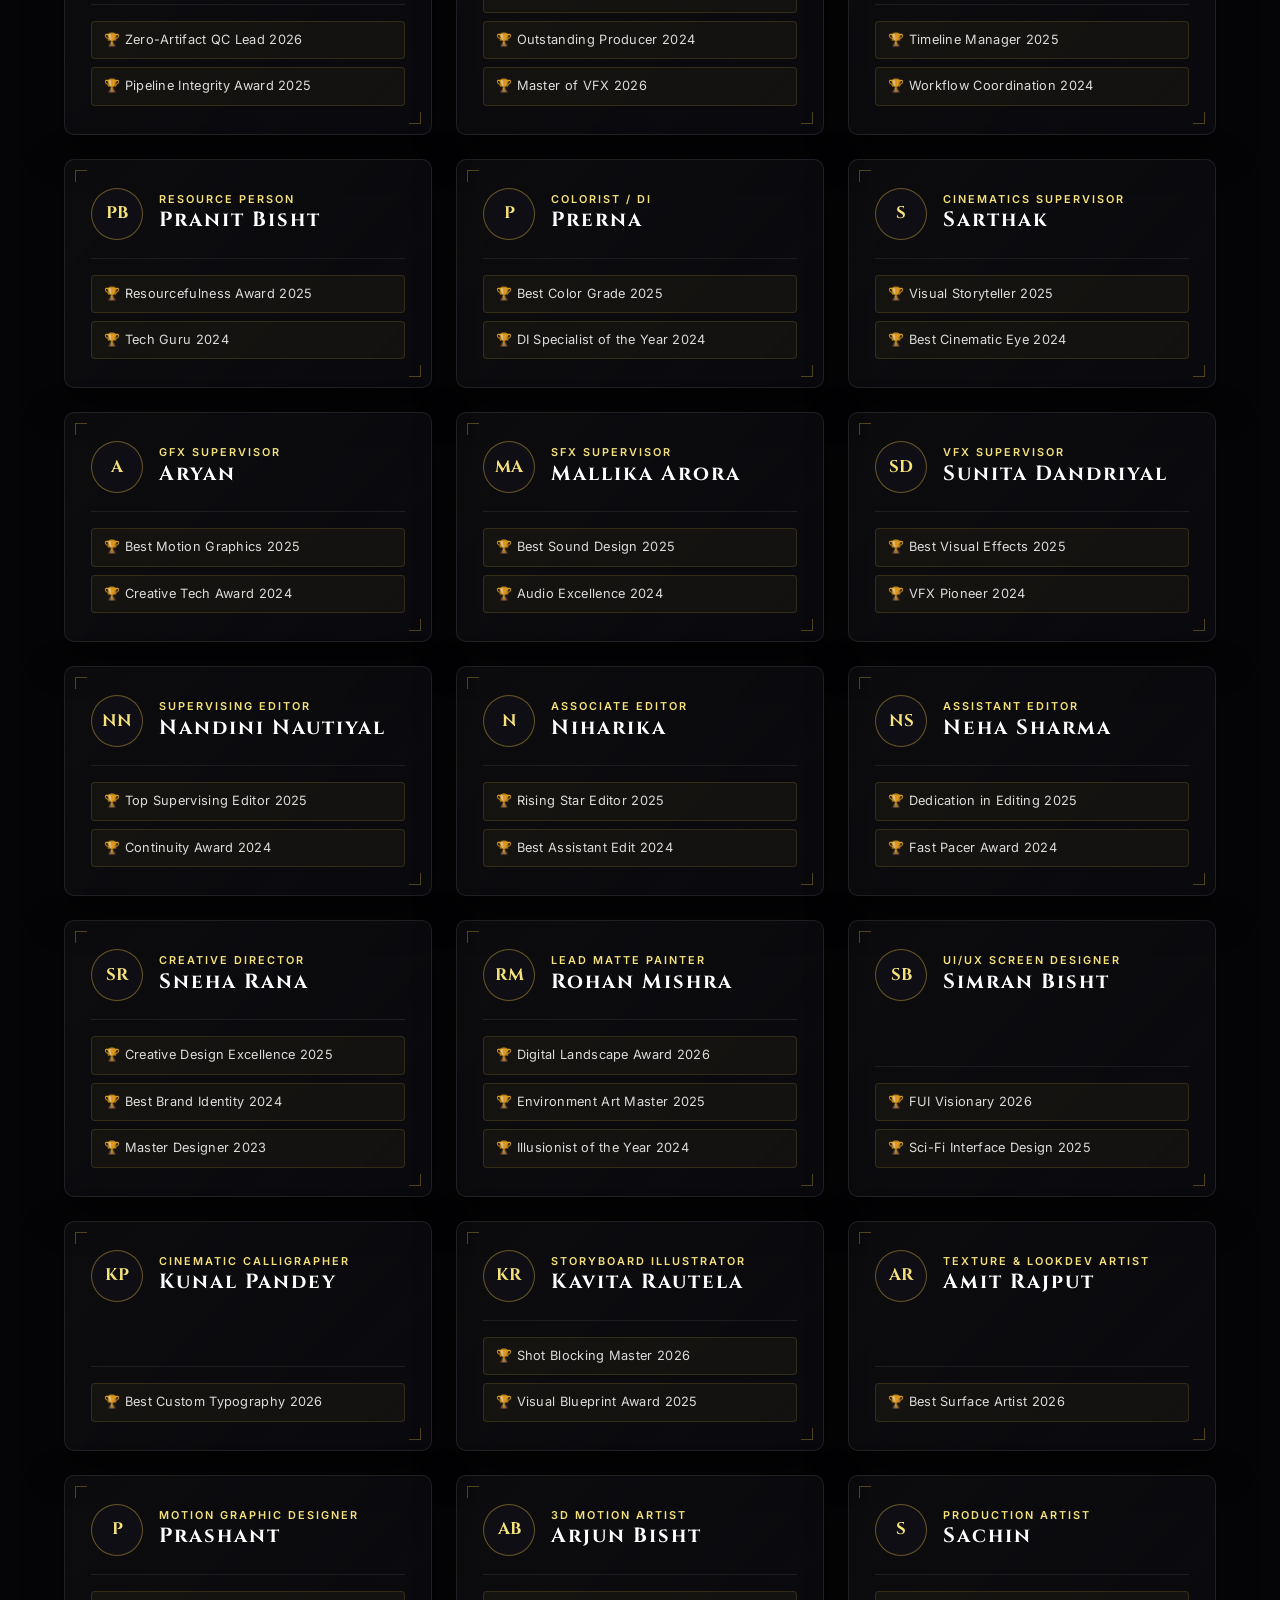
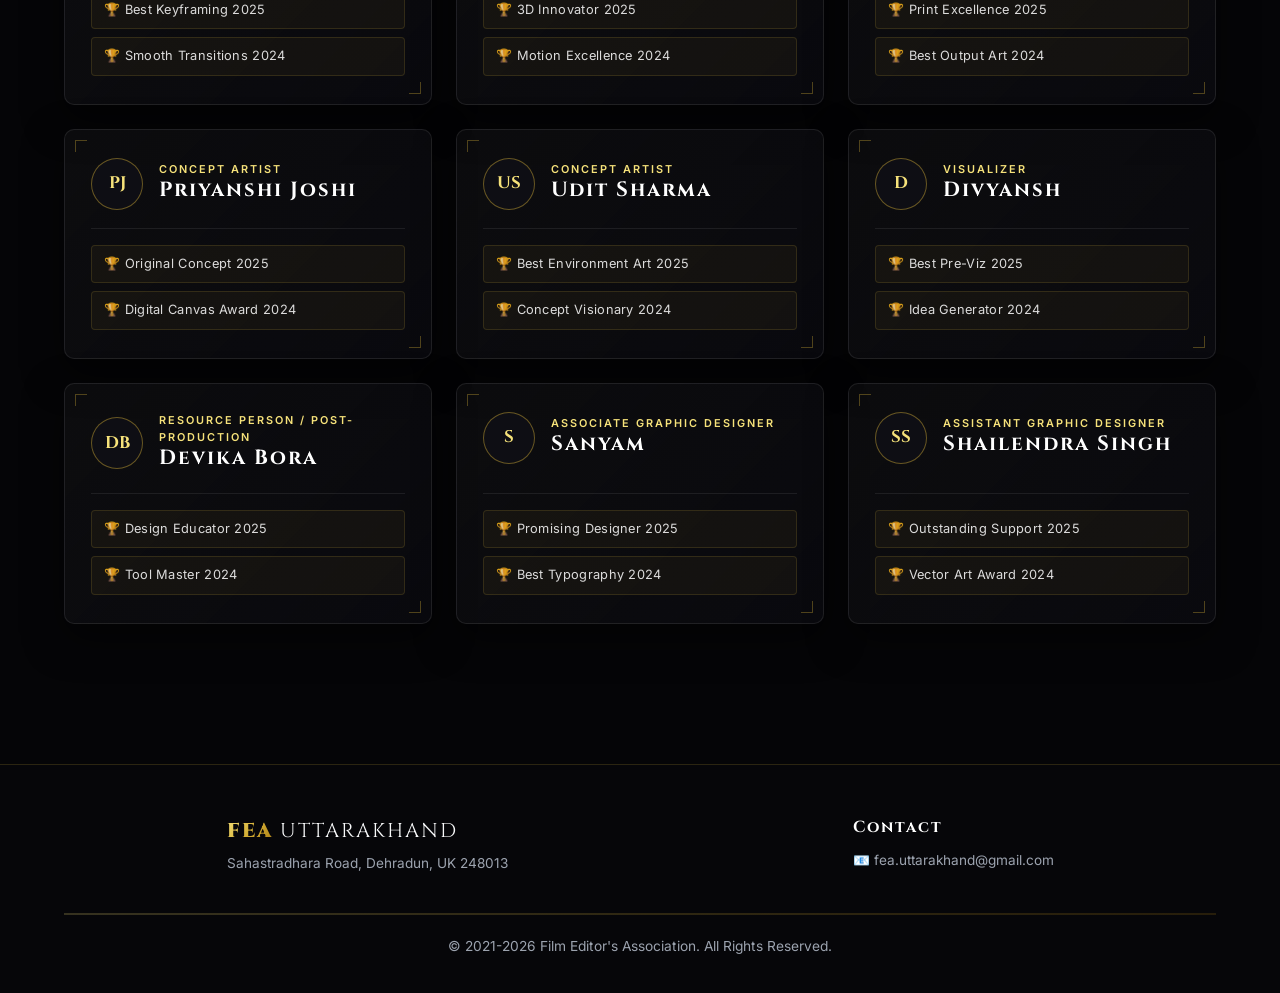
==== commit 2a0fc667: "Update awards.html" ====
--- a/awards.html
+++ b/awards.html
@@ -4,12 +4,17 @@
     <meta charset="UTF-8">
     <meta name="viewport" content="width=device-width, initial-scale=1.0">
     <title>Titles | FEA</title>
+    <link rel="icon" type="image/jpeg" href="1000021500-modified.png">
+    <meta property="og:title" content="Titles | FEA Uttarakhand">
+    <meta property="og:description" content="Official Member Recognition Directory and Association Titles of FEA Uttarakhand.">
+    <meta property="og:image" content="1000021500-modified.jpg">
+    <meta property="og:type" content="website">
     <link rel="stylesheet" href="style.css">
 </head>
 <body>
 <header>
     <a href="index.html" class="logo-link">
-        <img src="1000021500-modified.png" alt="FEA Logo" class="header-logo-img">
+        <img src="1000021500-modified.jpg" alt="FEA Logo" class="header-logo-img">
         <div class="logo">FEA <span>Uttarakhand</span></div>
     </a>
 
@@ -27,6 +32,7 @@
             <li><a href="awards.html" class="active">Titles</a></li>
             <li><a href="voting.html">Voting 2026</a></li>
             <li><a href="certifications.html">Certifications</a></li>
+            <li><a href="verify.html">Verify ID</a></li>
             <li><a href="#" class="join-trigger">Join FEA</a></li>
         </ul>
     </nav>
@@ -60,6 +66,7 @@
             <p style="color: var(--text-muted);">Comprehensive list of all individual member Titles (2022 - Present).</p>
         </div>
         
+        <p id="awards-empty-state" class="empty-search-msg" style="display: none;">No matching members, roles, or titles found.</p>
         <div class="member-awards-grid">
 <!-- Committee -->
             <div class="member-award-card">
@@ -88,7 +95,7 @@
                 </div>
             </div>
             <div class="member-award-card">
-                <h4>Sumit</h4><p class="role">Secretary</p>
+                <h4>Sumit</h4><p class="role">General Secretary</p>
                 <div class="award-tags">
                     <span class="tag">🏆 Outstanding Contribution 2025</span>
                     <span class="tag">🏆 Administrative Pillar 2024</span>
@@ -179,7 +186,7 @@
 
             <!-- Video Editing -->
             <div class="member-award-card">
-                <h4>Sarvesh Kushwaha</h4><p class="role">Executive Director / Senior Editor</p>
+                <h4>Sarvesh Kushwaha</h4><p class="role">Secretary & Executive Director</p>
                 <div class="award-tags">
                     <span class="tag">🏆 Best Video Editor 2025</span>
                     <span class="tag">🏆 Best Video Editor 2024</span>
@@ -436,7 +443,7 @@
     <!-- About Us Modal -->
     <div id="about-modal" class="modal-overlay">
         <div class="modal-content" style="text-align: center;">
-            <span class="close-btn" id="close-about-modal">&times;</span>
+            <span class="close-btn" id="close-about-modal">×</span>
             <div class="modal-header">
                 <h2 id="about-modal-title">Title</h2>
                 <div class="divider" style="margin-bottom: 20px;"></div>
@@ -450,14 +457,14 @@
     <!-- Join FEA Modal -->
     <div id="join-modal" class="modal-overlay">
         <div class="modal-content glass-panel" style="text-align: center;">
-            <span class="close-btn" id="close-join-modal">&times;</span>
+            <span class="close-btn" id="close-join-modal">×</span>
             <div class="modal-header">
                 <h2>Join FEA Uttarakhand</h2>
                 <p style="color: var(--accent-gold); font-size: 0.9rem; margin-top: 5px;">Become a part of the state's largest post-production community.</p>
                 <div class="divider" style="margin-bottom: 20px;"></div>
             </div>
             <div class="modal-body">
-                <form id="join-form" action="https://formspree.io/f/xljgoepk" method="POST" style="display: flex; flex-direction: column; gap: 15px; text-align: left;">
+                <form id="join-form" action="https://formspree.io/f/mdeeelgj" method="POST" style="display: flex; flex-direction: column; gap: 15px; text-align: left;">
                     <input type="text" name="name" placeholder="Full Name" required class="glass-input">
                     <input type="email" name="email" placeholder="Email Address" required class="glass-input">
                     <select name="role" required class="glass-input">
@@ -482,19 +489,15 @@
                 <p style="color: var(--text-muted); font-size: 0.85rem;">Sahastradhara Road, Dehradun, UK 248013</p>
             </div>
             <div>
-                <h4 style="color: #fff; margin-bottom: 10px; font-size: 1rem;">Contact & Connect</h4>
-                <p style="color: var(--text-muted); font-size: 0.85rem;">📧fea.uttarakhand@gmail.com</p>
-                <p style="color: var(--text-muted); font-size: 0.85rem; margin-bottom: 10px;">📞 NA</p>
-                <div style="display: flex; gap: 15px;">
-                    <a href="#" style="color: var(--accent-gold); text-decoration: none; font-weight: bold;">Instagram</a>
-                    <a href="#" style="color: var(--accent-gold); text-decoration: none; font-weight: bold;">LinkedIn</a>
-                    <a href="#" style="color: var(--accent-gold); text-decoration: none; font-weight: bold;">YouTube</a>
-                </div>
+                <h4 style="color: #fff; margin-bottom: 10px; font-size: 1rem;">Contact</h4>
+                <p style="color: var(--text-muted); font-size: 0.85rem;">
+                    📧 <a href="mailto:fea.uttarakhand@gmail.com" style="color: var(--text-muted); text-decoration: none;">fea.uttarakhand@gmail.com</a>
+                </p>
             </div>
         </div>
         <div class="divider" style="width: 100%; opacity: 0.2; margin-bottom: 20px;"></div>
-        <p>&copy; 2026 Film Editor's Association. All Rights Reserved.</p>
+        <p>© 2021-2026 Film Editor's Association. All Rights Reserved.</p>
     </footer>
     <script src="script.js"></script>
 </body>
-</html>+</html>
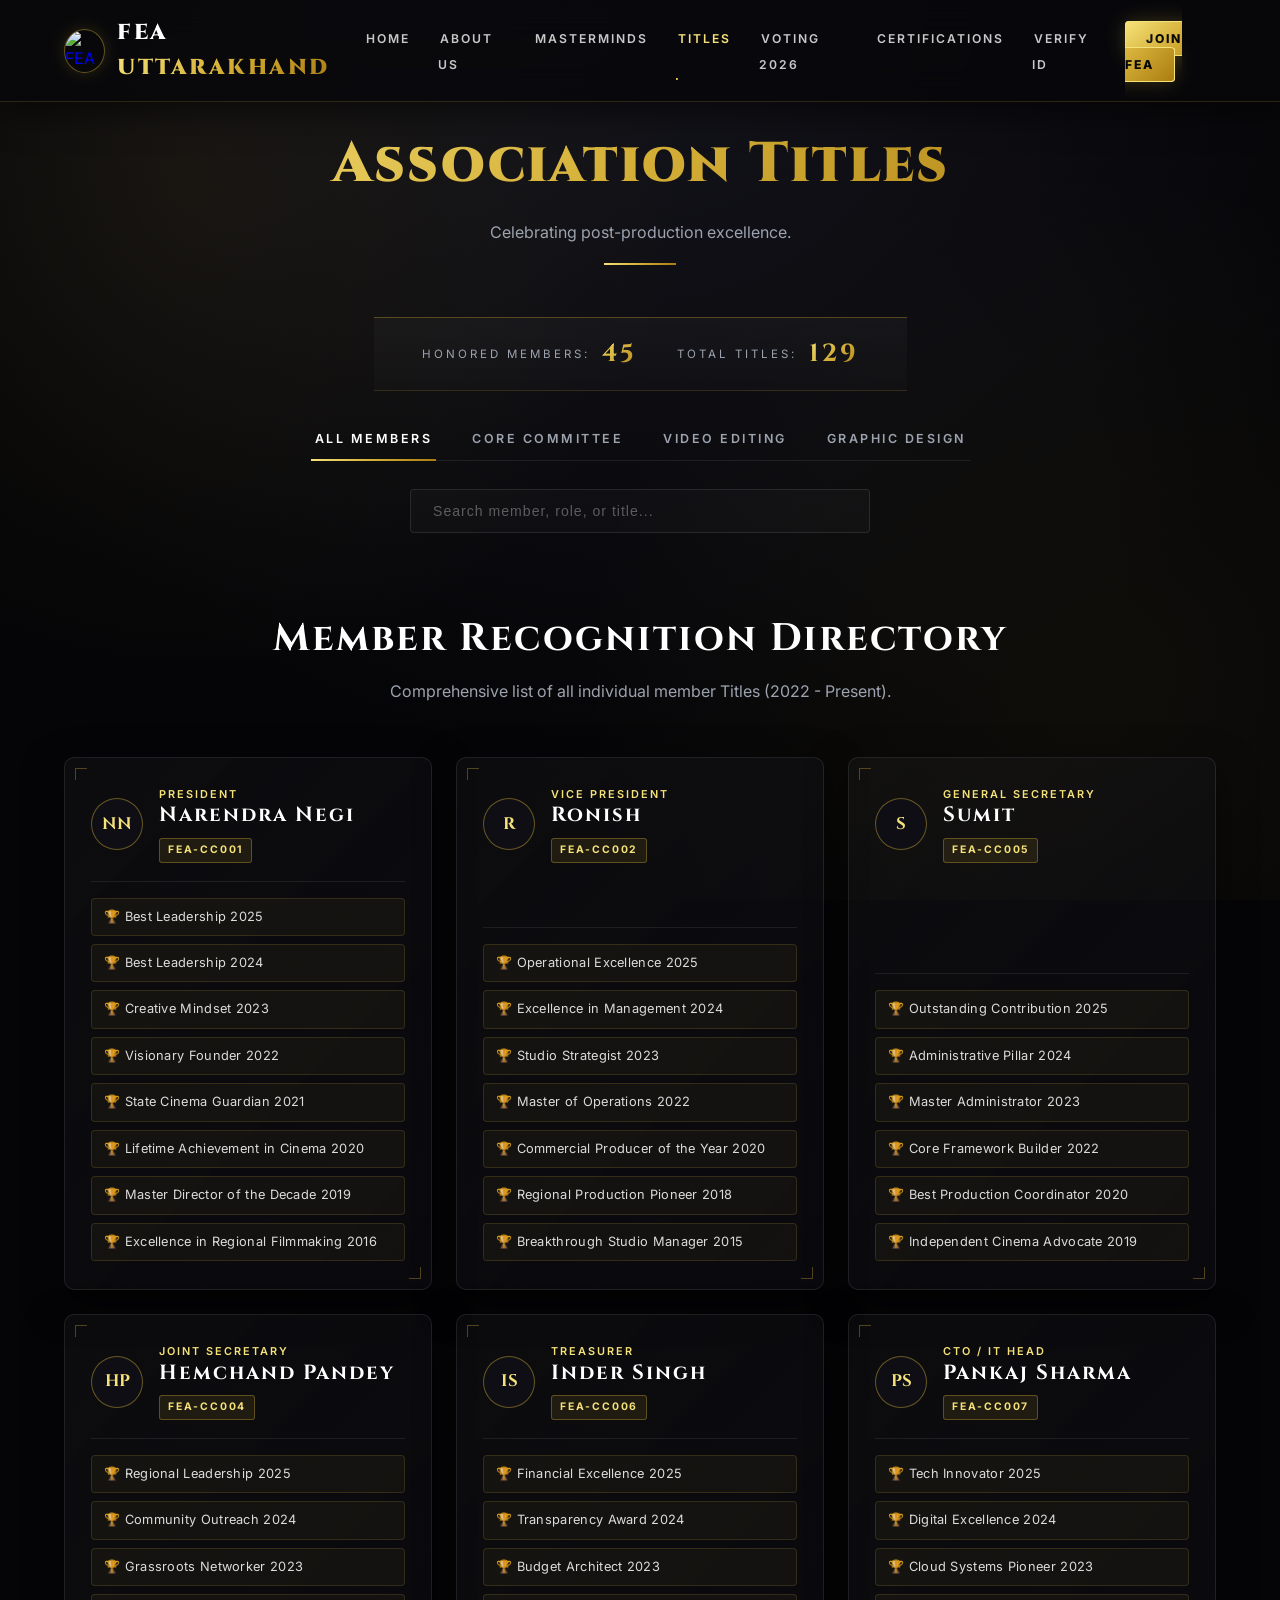
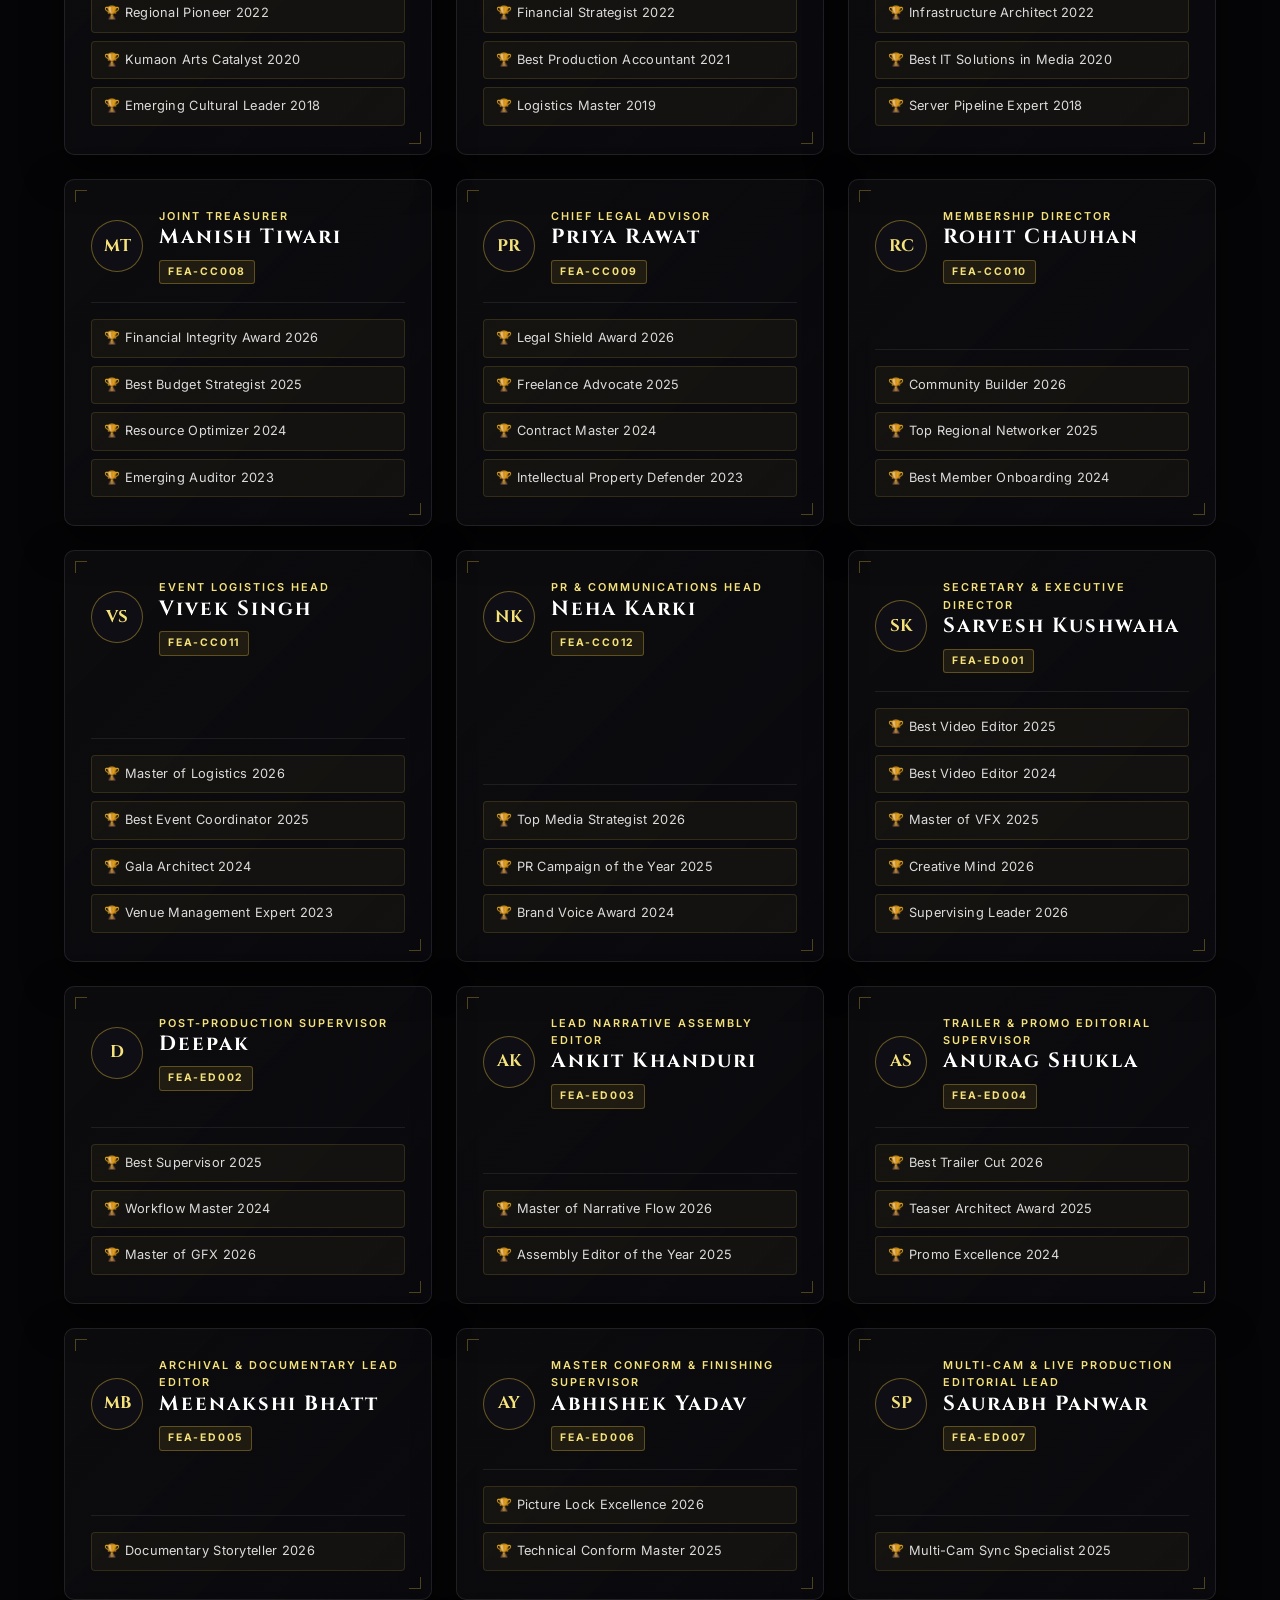
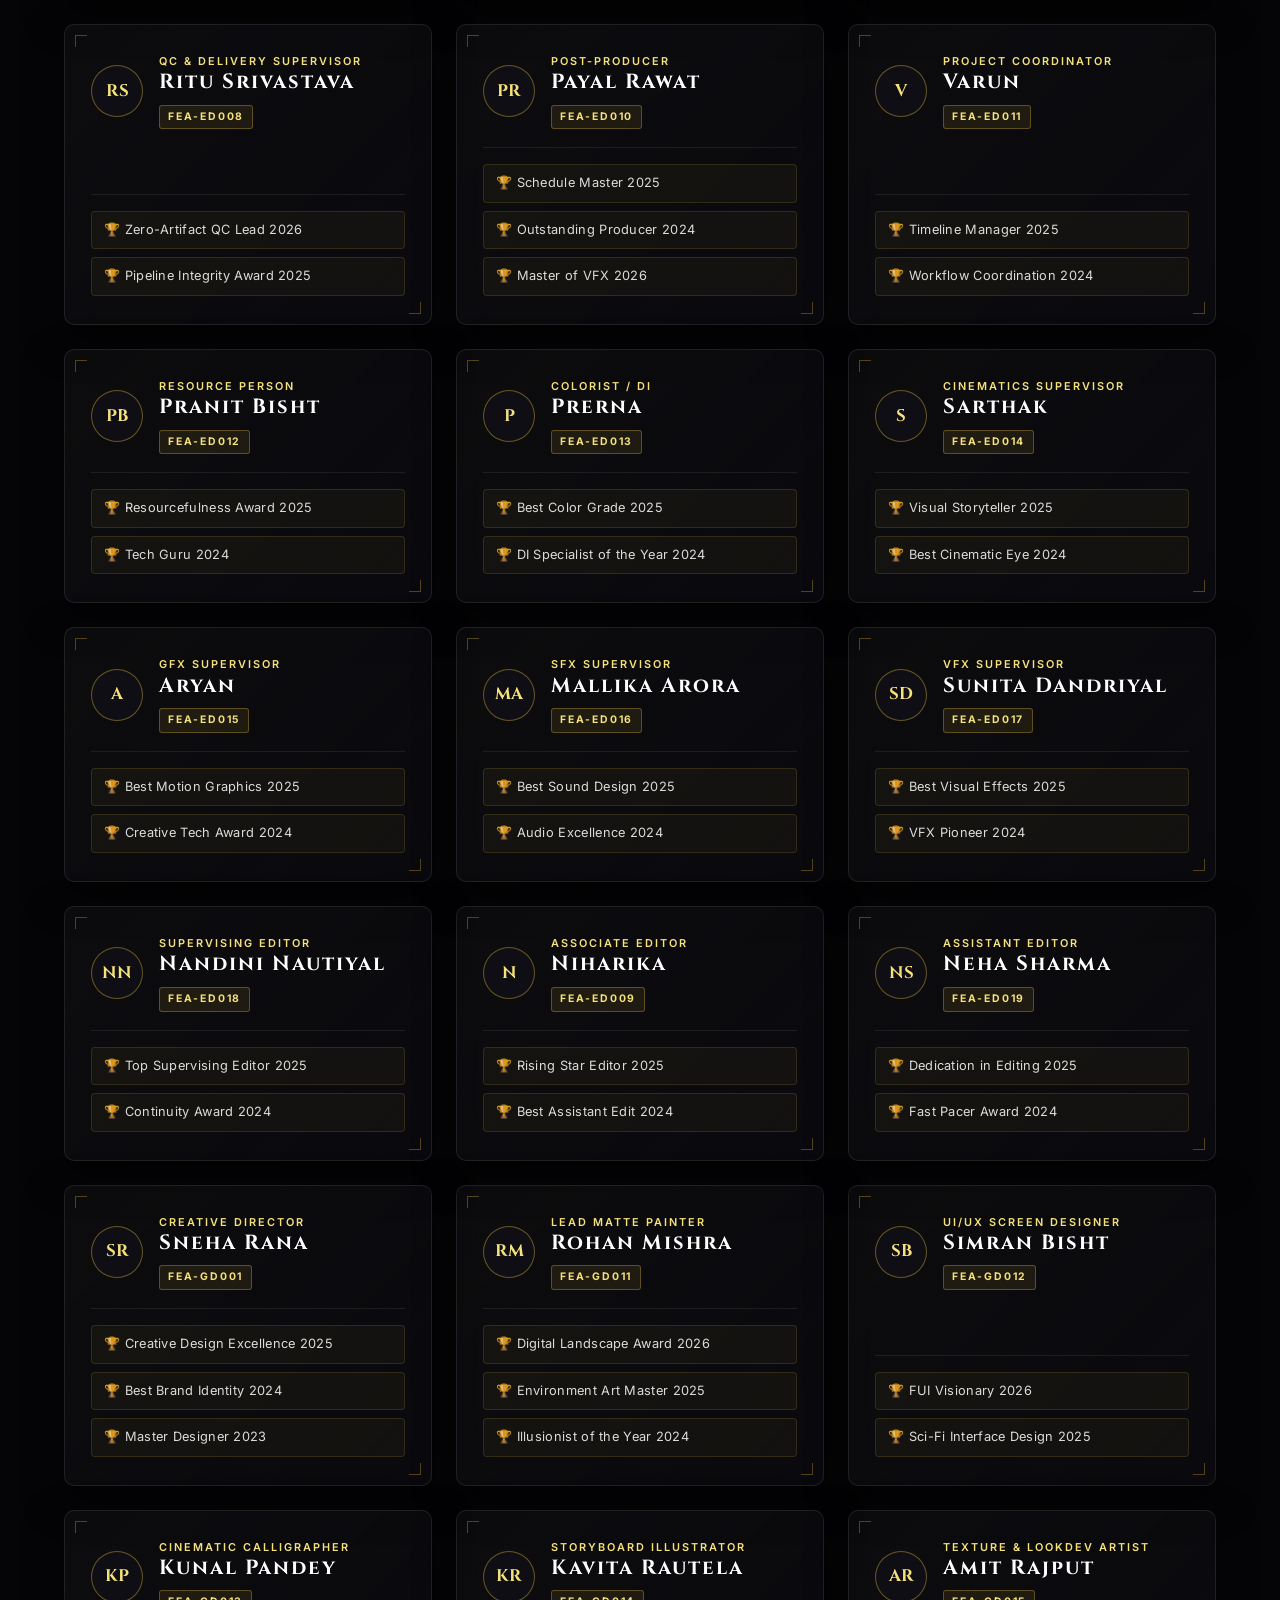
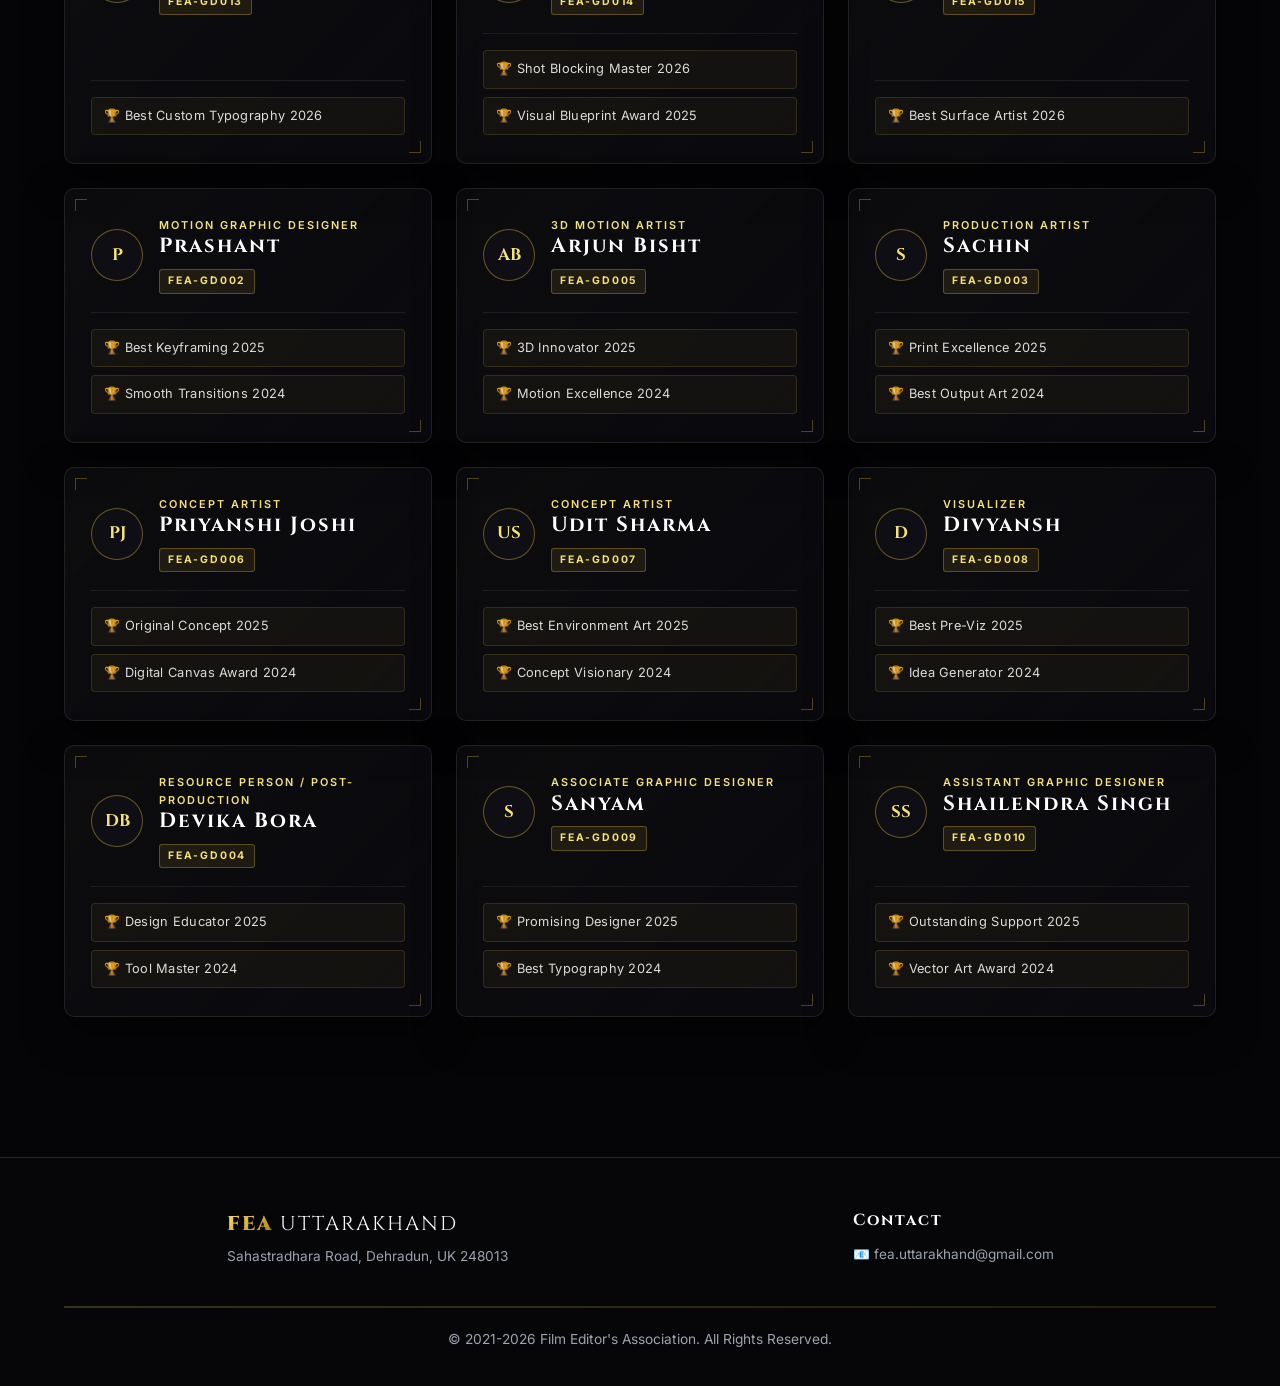
==== commit 0014ed37: "Update awards.html" ====
--- a/awards.html
+++ b/awards.html
@@ -7,7 +7,7 @@
     <link rel="icon" type="image/jpeg" href="1000021500-modified.png">
     <meta property="og:title" content="Titles | FEA Uttarakhand">
     <meta property="og:description" content="Official Member Recognition Directory and Association Titles of FEA Uttarakhand.">
-    <meta property="og:image" content="1000021500-modified.jpg">
+    <meta property="og:image" content="1000021500-modified.png">
     <meta property="og:type" content="website">
     <link rel="stylesheet" href="style.css">
 </head>
--- a/style.css
+++ b/style.css
@@ -1252,4 +1252,321 @@
     .btn-vote { width: 100%; }
     .active-category-hero { padding: 28px 24px; }
     .active-category-hero h2 { font-size: 1.7rem; }
+}
+
+/* =========================================================
+   STATS COUNTER, NOTICE BOARD, VERIFY PAGE, SHARE & BACK-TO-TOP
+   ========================================================= */
+.stats-strip {
+    max-width: 1380px;
+    width: 90%;
+    margin: -36px auto 40px;
+    padding: 30px 24px;
+    display: grid;
+    grid-template-columns: repeat(auto-fit, minmax(200px, 1fr));
+    gap: 24px;
+    background: linear-gradient(135deg, rgba(16, 16, 22, 0.96), rgba(7, 7, 11, 0.98));
+    border: 1px solid rgba(212, 175, 55, 0.35);
+    border-radius: 10px;
+    box-shadow: 0 20px 50px rgba(0, 0, 0, 0.7);
+    position: relative;
+    z-index: 5;
+    text-align: center;
+}
+
+.stat-item {
+    display: flex;
+    flex-direction: column;
+    gap: 6px;
+}
+
+.stat-number {
+    font-family: 'Cinzel', serif;
+    font-size: 2.3rem;
+    font-weight: 900;
+    background: var(--gold-gradient);
+    -webkit-background-clip: text;
+    -webkit-text-fill-color: transparent;
+    font-variant-numeric: tabular-nums;
+}
+
+.stat-label {
+    font-size: 0.72rem;
+    text-transform: uppercase;
+    letter-spacing: 2.5px;
+    color: var(--text-muted);
+    font-weight: 600;
+}
+
+/* Official Notice Board */
+.notice-section {
+    max-width: 1380px;
+    margin: 0 auto 40px;
+    padding: 0 5%;
+}
+
+.notice-grid {
+    display: grid;
+    grid-template-columns: repeat(auto-fit, minmax(310px, 1fr));
+    gap: 24px;
+}
+
+.notice-card {
+    position: relative;
+    background: linear-gradient(135deg, rgba(255, 255, 255, 0.03), rgba(10, 10, 15, 0.94));
+    border: 1px solid rgba(212, 175, 55, 0.22);
+    border-radius: 10px;
+    padding: 26px;
+    display: flex;
+    flex-direction: column;
+    gap: 12px;
+    transition: transform 0.35s ease, border-color 0.35s ease;
+}
+
+.notice-card:hover {
+    transform: translateY(-5px);
+    border-color: rgba(212, 175, 55, 0.6);
+}
+
+.notice-meta {
+    display: flex;
+    justify-content: space-between;
+    align-items: center;
+}
+
+.notice-badge {
+    font-size: 0.64rem;
+    font-weight: 700;
+    text-transform: uppercase;
+    letter-spacing: 2px;
+    padding: 4px 10px;
+    border-radius: 2px;
+    background: rgba(212, 175, 55, 0.14);
+    border: 1px solid rgba(212, 175, 55, 0.45);
+    color: var(--gold-light);
+}
+
+.notice-badge.live {
+    background: rgba(34, 197, 94, 0.14);
+    border-color: rgba(34, 197, 94, 0.5);
+    color: #4ade80;
+}
+
+.notice-date {
+    font-size: 0.72rem;
+    color: var(--text-muted);
+    letter-spacing: 1.5px;
+}
+
+.notice-card h3 {
+    font-size: 1.15rem;
+    color: #fff;
+    line-height: 1.35;
+}
+
+.notice-card p {
+    font-size: 0.88rem;
+    color: var(--text-muted);
+    line-height: 1.6;
+    flex: 1;
+}
+
+.notice-link {
+    font-size: 0.74rem;
+    font-weight: 700;
+    text-transform: uppercase;
+    letter-spacing: 2px;
+    color: var(--gold-light);
+    text-decoration: none;
+    margin-top: 6px;
+}
+
+.notice-link:hover { text-decoration: underline; }
+
+/* Member ID Badge */
+.member-id-pill {
+    display: inline-block;
+    font-family: 'Inter', sans-serif;
+    font-size: 0.65rem;
+    font-weight: 700;
+    letter-spacing: 1.8px;
+    color: var(--gold-light);
+    background: rgba(212, 175, 55, 0.1);
+    border: 1px solid rgba(212, 175, 55, 0.35);
+    padding: 3px 8px;
+    border-radius: 3px;
+}
+
+/* Verification Page */
+.verify-section {
+    max-width: 760px;
+    margin: 0 auto 90px;
+    padding: 0 5%;
+}
+
+.verify-box {
+    position: relative;
+    background: linear-gradient(135deg, rgba(255, 255, 255, 0.03), rgba(10, 10, 15, 0.96));
+    border: 1px solid rgba(212, 175, 55, 0.32);
+    border-radius: 12px;
+    padding: 36px;
+    box-shadow: 0 22px 55px rgba(0, 0, 0, 0.65);
+}
+
+.verify-form {
+    display: flex;
+    gap: 14px;
+    flex-wrap: wrap;
+}
+
+.verify-form .glass-input {
+    flex: 1 1 260px;
+    text-transform: uppercase;
+    letter-spacing: 2px;
+    font-weight: 600;
+}
+
+.verify-hints {
+    margin-top: 16px;
+    font-size: 0.76rem;
+    color: var(--text-muted);
+    line-height: 1.8;
+}
+
+.verify-hints code {
+    color: var(--gold-light);
+    background: rgba(212, 175, 55, 0.1);
+    padding: 2px 6px;
+    border-radius: 3px;
+}
+
+.verify-result { margin-top: 28px; }
+
+.verified-card {
+    background: rgba(34, 197, 94, 0.06);
+    border: 1px solid rgba(34, 197, 94, 0.4);
+    border-radius: 10px;
+    padding: 26px;
+}
+
+.verified-card.invalid {
+    background: rgba(239, 68, 68, 0.07);
+    border-color: rgba(239, 68, 68, 0.45);
+    text-align: center;
+}
+
+.verified-status {
+    display: inline-block;
+    font-size: 0.7rem;
+    font-weight: 800;
+    letter-spacing: 2px;
+    text-transform: uppercase;
+    color: #4ade80;
+    margin-bottom: 14px;
+}
+
+.verified-grid {
+    display: grid;
+    grid-template-columns: repeat(auto-fit, minmax(180px, 1fr));
+    gap: 16px;
+    margin-top: 16px;
+    padding-top: 16px;
+    border-top: 1px solid rgba(255, 255, 255, 0.08);
+}
+
+.verified-field span {
+    display: block;
+    font-size: 0.66rem;
+    text-transform: uppercase;
+    letter-spacing: 1.8px;
+    color: var(--text-muted);
+    margin-bottom: 4px;
+}
+
+.verified-field strong {
+    font-size: 0.96rem;
+    color: #fff;
+}
+
+/* Empty Search State */
+.empty-search-msg {
+    text-align: center;
+    color: var(--text-muted);
+    font-size: 0.95rem;
+    letter-spacing: 1px;
+    padding: 36px 20px;
+    max-width: 600px;
+    margin: 0 auto 40px;
+    border: 1px dashed rgba(212, 175, 55, 0.25);
+    border-radius: 10px;
+    background: rgba(255, 255, 255, 0.02);
+}
+
+/* Ballot Top Bar & Share Button */
+.ballot-top-bar {
+    display: flex;
+    flex-wrap: wrap;
+    justify-content: space-between;
+    align-items: center;
+    gap: 14px;
+    margin-bottom: 28px;
+}
+
+.ballot-top-bar .back-btn {
+    margin-bottom: 0;
+}
+
+.share-ballot-btn {
+    background: rgba(212, 175, 55, 0.1);
+    border: 1px solid rgba(212, 175, 55, 0.45);
+    color: var(--gold-light);
+    padding: 10px 20px;
+    border-radius: 4px;
+    font-size: 0.74rem;
+    font-weight: 700;
+    letter-spacing: 2px;
+    text-transform: uppercase;
+    cursor: pointer;
+    transition: all 0.3s ease;
+}
+
+.share-ballot-btn:hover {
+    background: var(--gold-gradient);
+    color: #050507;
+}
+
+/* Back-to-Top Floating Button */
+.back-to-top {
+    position: fixed;
+    bottom: 28px;
+    right: 28px;
+    width: 46px;
+    height: 46px;
+    border-radius: 50%;
+    background: rgba(10, 10, 15, 0.92);
+    border: 1px solid var(--gold-mid);
+    color: var(--gold-light);
+    font-size: 1.2rem;
+    cursor: pointer;
+    z-index: 1500;
+    display: flex;
+    align-items: center;
+    justify-content: center;
+    opacity: 0;
+    pointer-events: none;
+    transform: translateY(14px);
+    transition: all 0.3s ease;
+    box-shadow: 0 8px 25px rgba(0, 0, 0, 0.65);
+}
+
+.back-to-top.show {
+    opacity: 1;
+    pointer-events: all;
+    transform: translateY(0);
+}
+
+.back-to-top:hover {
+    background: var(--gold-gradient);
+    color: #050507;
+    transform: translateY(-3px);
 }
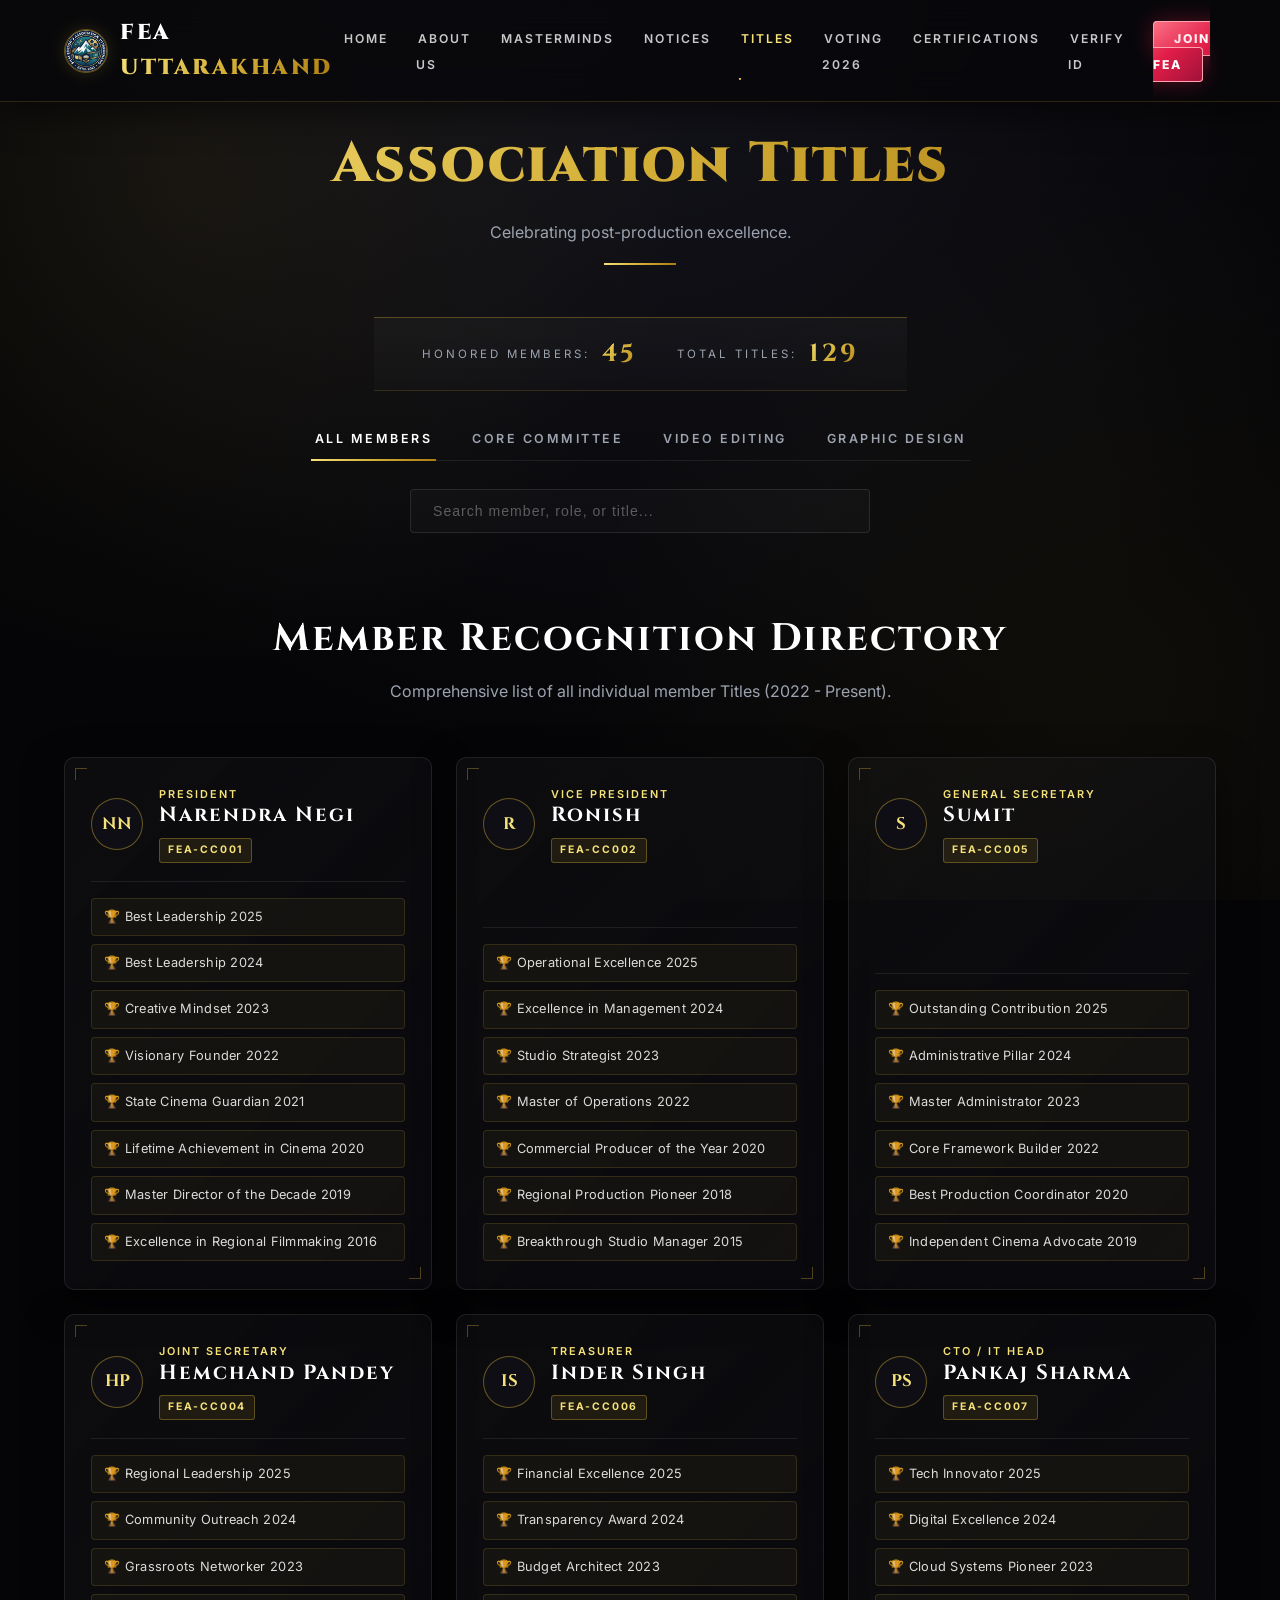
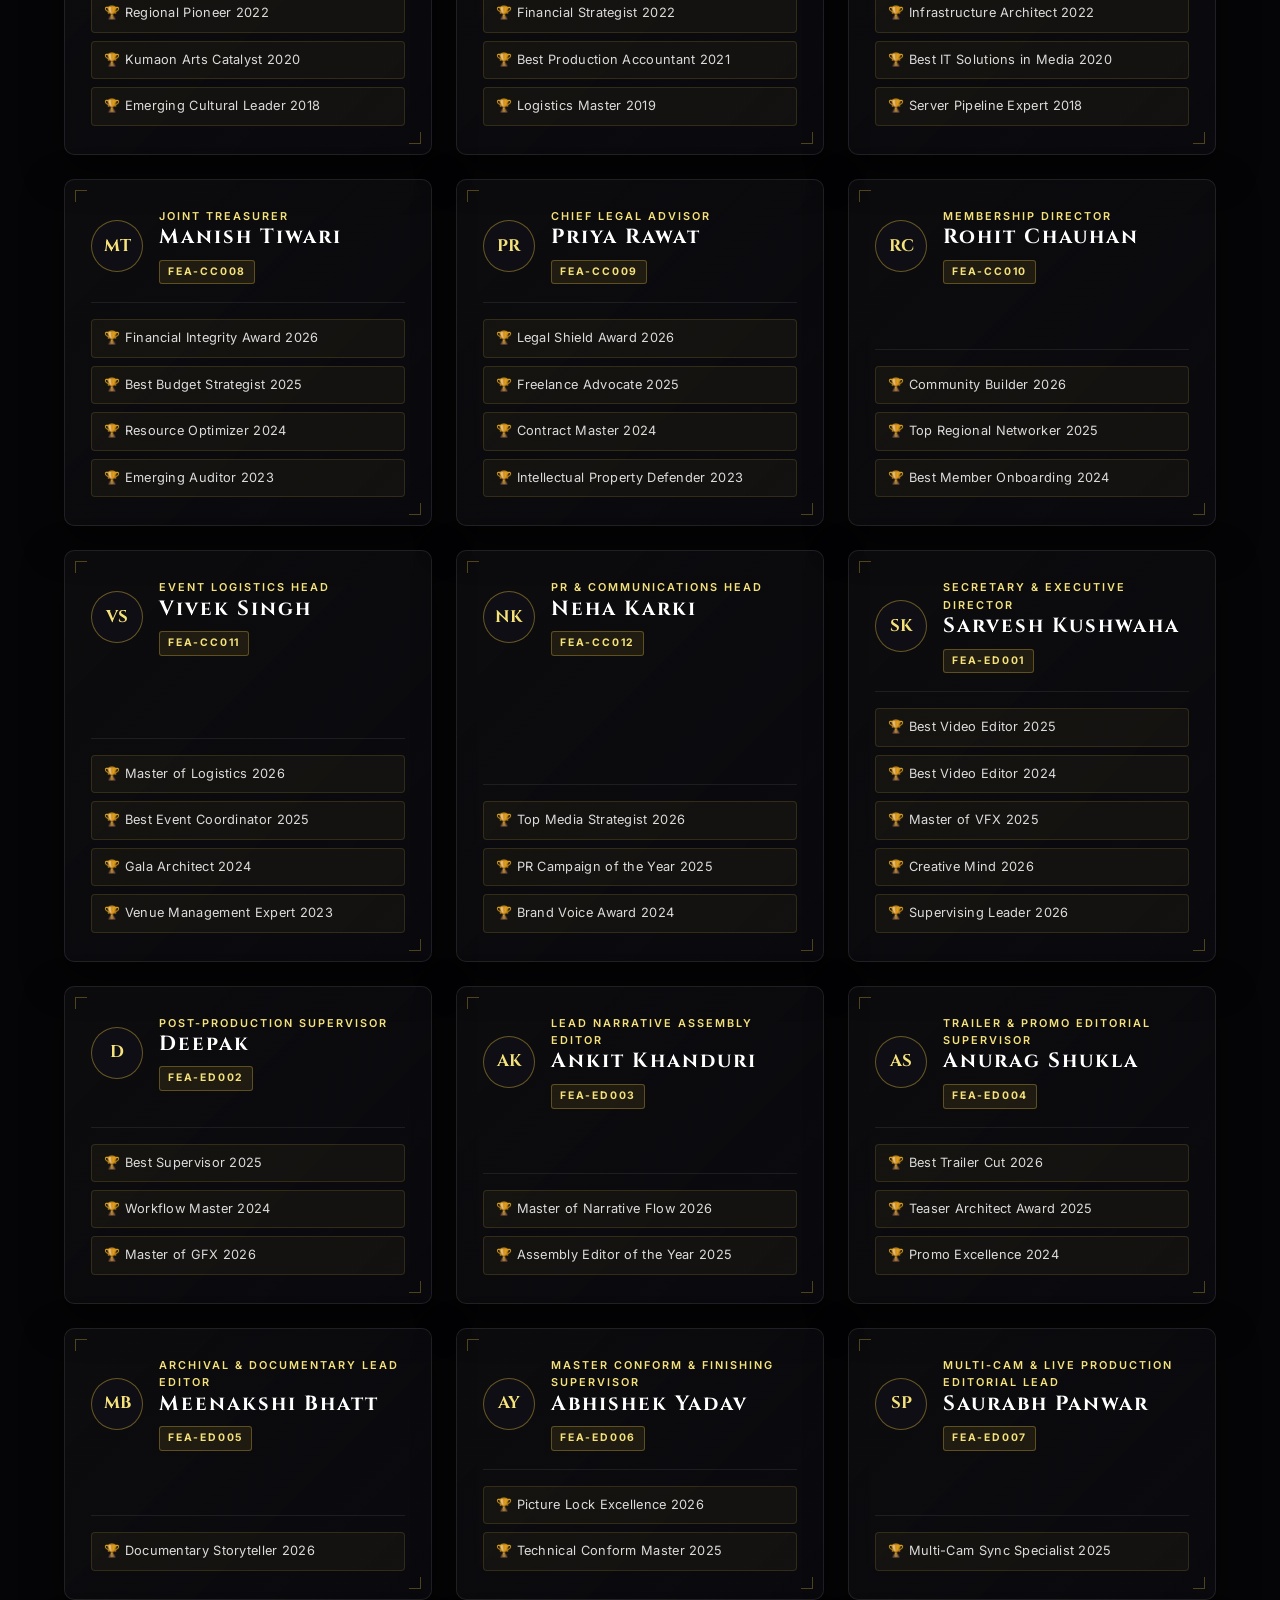
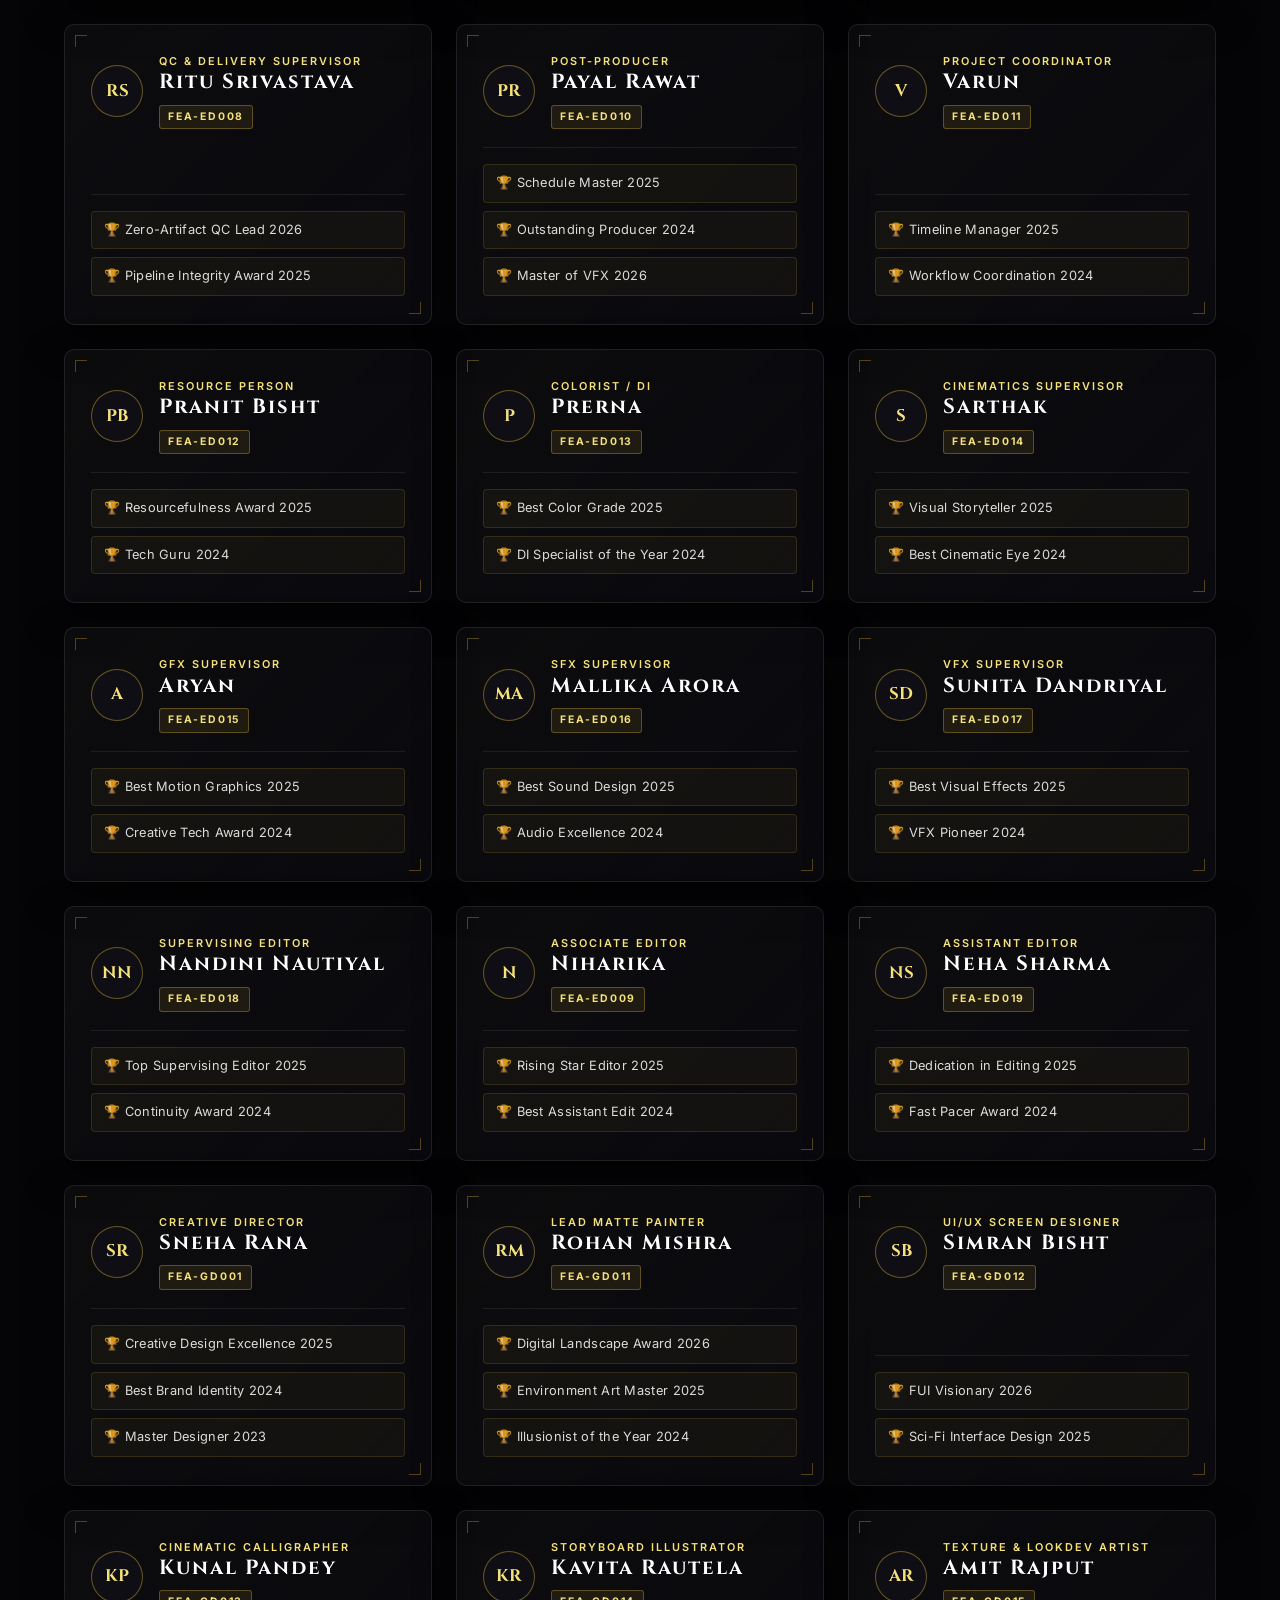
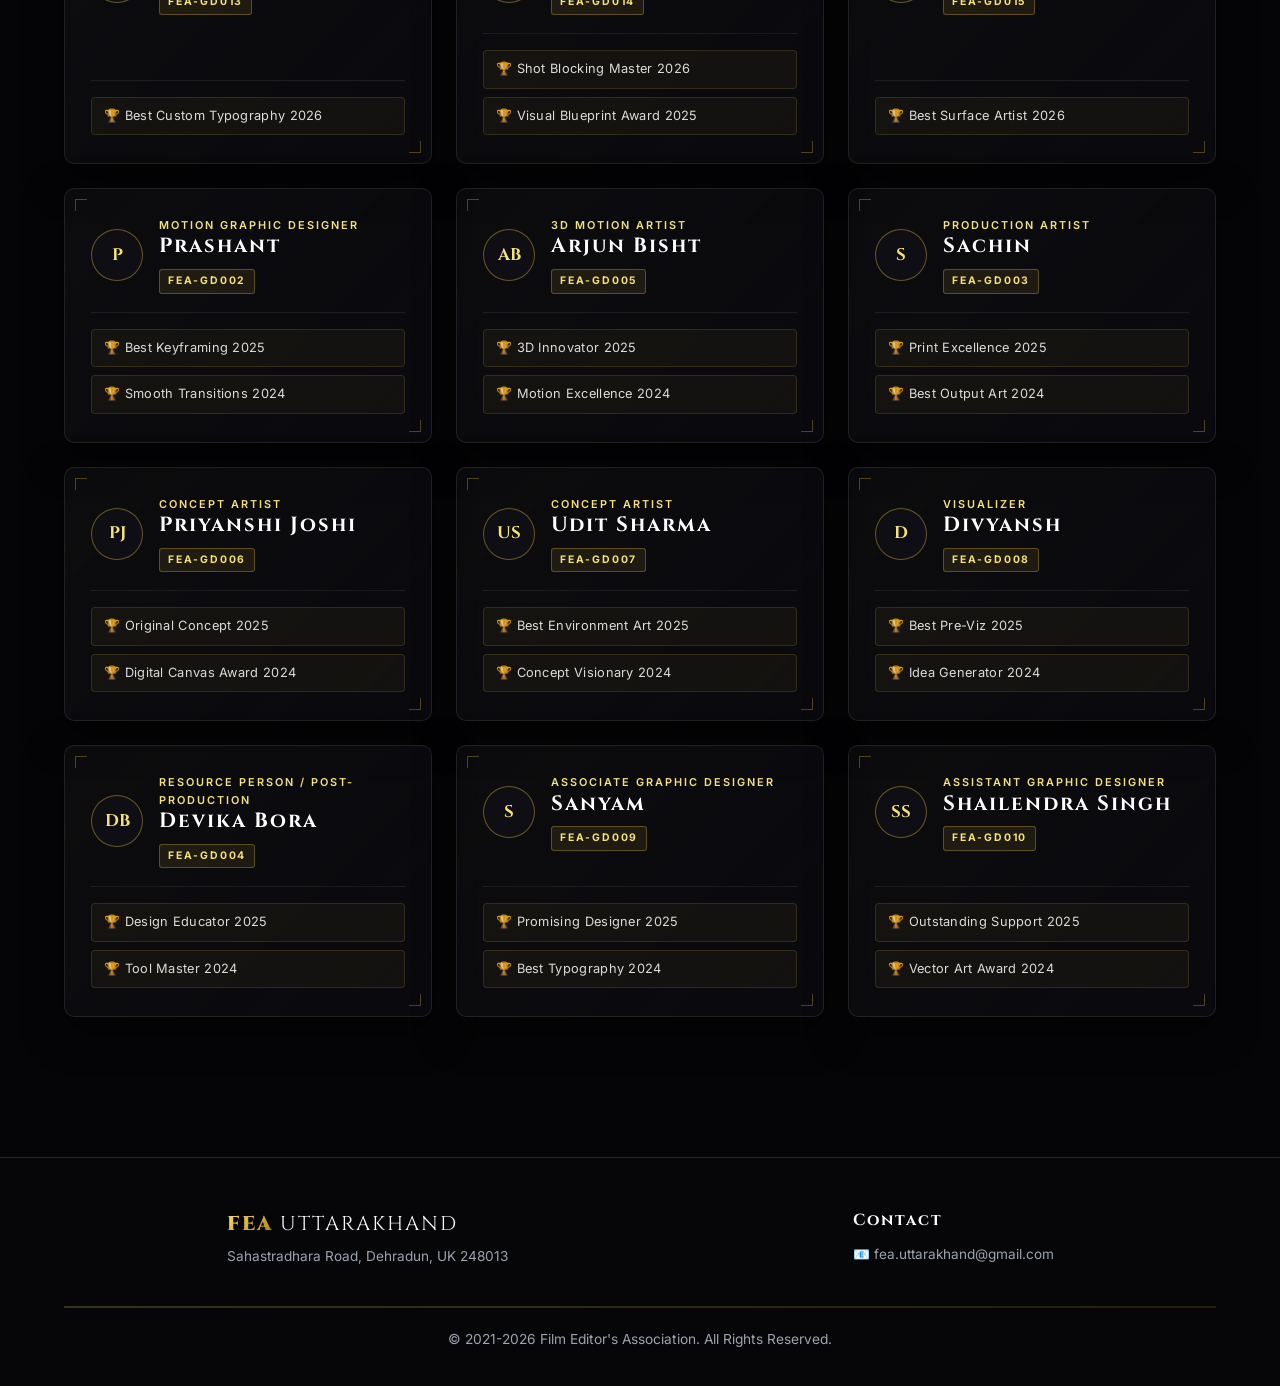
==== commit 1787a4fd: "Add files via upload" ====
--- a/awards.html
+++ b/awards.html
@@ -4,17 +4,17 @@
     <meta charset="UTF-8">
     <meta name="viewport" content="width=device-width, initial-scale=1.0">
     <title>Titles | FEA</title>
-    <link rel="icon" type="image/jpeg" href="1000021500-modified.png">
+    <link rel="icon" type="image/png" href="1000021500-modified.png">
     <meta property="og:title" content="Titles | FEA Uttarakhand">
     <meta property="og:description" content="Official Member Recognition Directory and Association Titles of FEA Uttarakhand.">
     <meta property="og:image" content="1000021500-modified.png">
     <meta property="og:type" content="website">
-    <link rel="stylesheet" href="style.css">
+    <link rel="stylesheet" href="style.css?v=7">
 </head>
 <body>
 <header>
     <a href="index.html" class="logo-link">
-        <img src="1000021500-modified.jpg" alt="FEA Logo" class="header-logo-img">
+        <img src="1000021500-modified.png" alt="FEA Logo" class="header-logo-img">
         <div class="logo">FEA <span>Uttarakhand</span></div>
     </a>
 
@@ -29,6 +29,7 @@
             <li><a href="index.html">Home</a></li>
             <li><a href="#" class="about-trigger" data-type="intro">About Us</a></li>
             <li><a href="index.html#masterminds">Masterminds</a></li>
+            <li><a href="notices.html">Notices</a></li>
             <li><a href="awards.html" class="active">Titles</a></li>
             <li><a href="voting.html">Voting 2026</a></li>
             <li><a href="certifications.html">Certifications</a></li>
@@ -464,18 +465,75 @@
                 <div class="divider" style="margin-bottom: 20px;"></div>
             </div>
             <div class="modal-body">
-                <form id="join-form" action="https://formspree.io/f/mdeeelgj" method="POST" style="display: flex; flex-direction: column; gap: 15px; text-align: left;">
-                    <input type="text" name="name" placeholder="Full Name" required class="glass-input">
-                    <input type="email" name="email" placeholder="Email Address" required class="glass-input">
-                    <select name="role" required class="glass-input">
-                        <option value="" disabled selected>Select Membership Type / Directorate</option>
-                        <option value="member">General Member</option>
-                        <option value="video">Video Editing / Post-Production (requires exp.)</option>
-                        <option value="design">Graphic Design / Art (requires exp.)</option>
-                        <option value="vfx">VFX / Compositing / Tech (requires exp.)</option>
-                        <option value="audio">Audio / SFX (requires exp.)</option>
-                    </select>
+                <form id="join-form" action="https://formspree.io/f/mdeeelgj" method="POST" style="display: flex; flex-direction: column; gap: 14px; text-align: left;">
+                    <div class="join-form-row">
+                        <input type="text" name="name" placeholder="Full Name *" required class="glass-input">
+                        <input type="email" name="email" placeholder="Email Address *" required class="glass-input">
+                    </div>
+
+                    <div class="join-form-row">
+                        <select name="district" required class="glass-input">
+                            <option value="" disabled selected>Select District *</option>
+                            <option value="Almora">Almora</option>
+                            <option value="Bageshwar">Bageshwar</option>
+                            <option value="Chamoli">Chamoli</option>
+                            <option value="Champawat">Champawat</option>
+                            <option value="Dehradun">Dehradun</option>
+                            <option value="Haridwar">Haridwar</option>
+                            <option value="Nainital">Nainital</option>
+                            <option value="Pauri Garhwal">Pauri Garhwal</option>
+                            <option value="Pithoragarh">Pithoragarh</option>
+                            <option value="Rudraprayag">Rudraprayag</option>
+                            <option value="Tehri Garhwal">Tehri Garhwal</option>
+                            <option value="Udham Singh Nagar">Udham Singh Nagar</option>
+                            <option value="Uttarkashi">Uttarkashi</option>
+                            <option value="Other">Other</option>
+                        </select>
+
+                        <select name="experience" required class="glass-input">
+                            <option value="" disabled selected>Years of Experience *</option>
+                            <option value="Student / Fresher">Student / Fresher</option>
+                            <option value="1-2 Years">1–2 Years</option>
+                            <option value="3-5 Years">3–5 Years</option>
+                            <option value="5+ Years">5+ Years</option>
+                        </select>
+                    </div>
+
+                    <div>
+                        <select name="role" required class="glass-input">
+                            <option value="" disabled selected>Select Membership Type / Directorate *</option>
+                            <option value="General Member">General Member</option>
+                            <option value="Editorial Directorate (FEA-ED)">Editorial Directorate (FEA-ED)</option>
+                            <option value="Creative Directorate (FEA-GD)">Creative Directorate (FEA-GD)</option>
+                            <option value="VFX, Audio & Technical Specialist">VFX, Audio &amp; Technical Specialist</option>
+                            <option value="Studio / Production House Affiliate">Studio / Production House Affiliate</option>
+                        </select>
+                        <p class="join-exp-note">* Note: All categories except General Member require up to 3 years of experience.</p>
+                    </div>
+
+                    <div>
+                        <label class="join-field-label">Primary Software / Tools</label>
+                        <div class="join-tools-grid">
+                            <label class="join-tool-chip"><input type="checkbox" name="tools[]" value="Premiere Pro"><span>Premiere Pro</span></label>
+                            <label class="join-tool-chip"><input type="checkbox" name="tools[]" value="DaVinci Resolve"><span>DaVinci Resolve</span></label>
+                            <label class="join-tool-chip"><input type="checkbox" name="tools[]" value="After Effects"><span>After Effects</span></label>
+                            <label class="join-tool-chip"><input type="checkbox" name="tools[]" value="Nuke"><span>Nuke</span></label>
+                            <label class="join-tool-chip"><input type="checkbox" name="tools[]" value="Photoshop"><span>Photoshop</span></label>
+                            <label class="join-tool-chip"><input type="checkbox" name="tools[]" value="Illustrator"><span>Illustrator</span></label>
+                            <label class="join-tool-chip"><input type="checkbox" name="tools[]" value="Blender"><span>Blender</span></label>
+                            <label class="join-tool-chip"><input type="checkbox" name="tools[]" value="Other"><span>Other</span></label>
+                        </div>
+                    </div>
+
                     <input type="url" name="portfolio" placeholder="Portfolio / Reel Link (Optional)" class="glass-input">
+
+                    <textarea name="bio" rows="2" required class="glass-input" placeholder="Short Bio / Reason for Joining — What do you specialize in or how would you like to contribute? *" style="resize: vertical;"></textarea>
+
+                    <label class="join-declaration">
+                        <input type="checkbox" name="declaration" value="Agreed" required>
+                        <span>I confirm my details are accurate and agree to abide by the FEA Uttarakhand Code of Conduct.</span>
+                    </label>
+
                     <button type="submit" class="glass-btn">Submit Application</button>
                 </form>
             </div>
--- a/style.css
+++ b/style.css
@@ -6,7 +6,7 @@
     --obsidian-elevated: #0c0c12;
     --card-bg: rgba(255, 255, 255, 0.025);
     --card-border: rgba(255, 255, 255, 0.09);
-    --glass-border: rgba(212, 175, 55, 0.22);
+    --glass-border: rgba(var(--theme-rgb), 0.22);
     --text-main: #f8f9fa;
     --text-muted: #9ca3af;
     --accent-gold: #d4af37;
@@ -14,7 +14,8 @@
     --gold-mid: #d4af37;
     --gold-deep: #997415;
     --gold-gradient: linear-gradient(135deg, #f6e27a 0%, #d4af37 50%, #aa7c11 100%);
-    --accent-glow: rgba(212, 175, 55, 0.16);
+    --accent-glow: rgba(var(--theme-rgb), 0.16);
+    --theme-rgb: 212, 175, 55;
 }
 
 * { margin: 0; padding: 0; box-sizing: border-box; }
@@ -22,8 +23,8 @@
 body {
     background-color: var(--bg-color);
     background-image:
-        radial-gradient(circle at 15% 20%, rgba(212, 175, 55, 0.07), transparent 38%),
-        radial-gradient(circle at 85% 75%, rgba(212, 175, 55, 0.05), transparent 40%),
+        radial-gradient(circle at 15% 20%, rgba(var(--theme-rgb), 0.07), transparent 38%),
+        radial-gradient(circle at 85% 75%, rgba(var(--theme-rgb), 0.05), transparent 40%),
         radial-gradient(circle at 50% 0%, #14141c 0%, var(--bg-color) 70%);
     background-attachment: fixed;
     color: var(--text-main);
@@ -47,7 +48,7 @@
 
 ::-webkit-scrollbar { width: 8px; }
 ::-webkit-scrollbar-track { background: var(--bg-color); }
-::-webkit-scrollbar-thumb { background: rgba(212, 175, 55, 0.35); border-radius: 4px; }
+::-webkit-scrollbar-thumb { background: rgba(var(--theme-rgb), 0.35); border-radius: 4px; }
 ::-webkit-scrollbar-thumb:hover { background: var(--gold-mid); }
 
 /* =========================================================
@@ -65,7 +66,7 @@
     background: rgba(7, 7, 11, 0.86);
     backdrop-filter: blur(18px);
     -webkit-backdrop-filter: blur(18px);
-    border-bottom: 1px solid rgba(212, 175, 55, 0.18);
+    border-bottom: 1px solid rgba(var(--theme-rgb), 0.18);
     box-shadow: 0 10px 35px rgba(0, 0, 0, 0.55);
 }
 
@@ -81,8 +82,8 @@
     width: 44px;
     border-radius: 50%;
     object-fit: contain;
-    border: 1px solid rgba(212, 175, 55, 0.45);
-    box-shadow: 0 0 18px rgba(212, 175, 55, 0.18);
+    border: 1px solid rgba(var(--theme-rgb), 0.45);
+    box-shadow: 0 0 18px rgba(var(--theme-rgb), 0.18);
 }
 
 .logo {
@@ -151,13 +152,13 @@
     border: 1px solid var(--gold-light) !important;
     font-weight: 800 !important;
     letter-spacing: 2px !important;
-    box-shadow: 0 0 20px rgba(212, 175, 55, 0.25) !important;
+    box-shadow: 0 0 20px rgba(var(--theme-rgb), 0.25) !important;
     transition: transform 0.3s ease, box-shadow 0.3s ease;
 }
 
 .nav-links a.join-trigger:hover {
     transform: translateY(-2px);
-    box-shadow: 0 0 28px rgba(212, 175, 55, 0.5) !important;
+    box-shadow: 0 0 28px rgba(var(--theme-rgb), 0.5) !important;
 }
 
 /* Mobile Menu Toggle */
@@ -225,7 +226,7 @@
     text-align: center;
     padding: 120px 20px 60px;
     position: relative;
-    border-bottom: 1px solid rgba(212, 175, 55, 0.16);
+    border-bottom: 1px solid rgba(var(--theme-rgb), 0.16);
 }
 
 .hero-bg {
@@ -265,8 +266,8 @@
     gap: 14px;
     padding: 12px 32px;
     background: linear-gradient(180deg, rgba(255, 255, 255, 0.03), rgba(255, 255, 255, 0.01));
-    border-top: 1px solid rgba(212, 175, 55, 0.4);
-    border-bottom: 1px solid rgba(212, 175, 55, 0.18);
+    border-top: 1px solid rgba(var(--theme-rgb), 0.4);
+    border-bottom: 1px solid rgba(var(--theme-rgb), 0.18);
     color: var(--gold-light);
     font-size: 0.75rem;
     font-weight: 700;
@@ -294,8 +295,8 @@
     align-items: center;
     gap: 40px;
     background: linear-gradient(180deg, rgba(255, 255, 255, 0.03), rgba(255, 255, 255, 0.01));
-    border-top: 1px solid rgba(212, 175, 55, 0.35);
-    border-bottom: 1px solid rgba(212, 175, 55, 0.15);
+    border-top: 1px solid rgba(var(--theme-rgb), 0.35);
+    border-bottom: 1px solid rgba(var(--theme-rgb), 0.15);
     padding: 16px 48px;
     position: relative;
 }
@@ -387,8 +388,8 @@
 
 .vote-search:focus {
     border-color: var(--gold-mid);
-    background: rgba(212, 175, 55, 0.04);
-    box-shadow: 0 0 30px rgba(212, 175, 55, 0.1);
+    background: rgba(var(--theme-rgb), 0.04);
+    box-shadow: 0 0 30px rgba(var(--theme-rgb), 0.1);
 }
 
 /* =========================================================
@@ -398,7 +399,7 @@
     position: absolute;
     width: 12px;
     height: 12px;
-    border-color: rgba(212, 175, 55, 0.35);
+    border-color: rgba(var(--theme-rgb), 0.35);
     border-style: solid;
     z-index: 3;
     transition: border-color 0.35s ease;
@@ -443,9 +444,9 @@
 .member-award-card:hover,
 .cert-card:hover {
     transform: translateY(-6px);
-    border-color: rgba(212, 175, 55, 0.55);
-    background: linear-gradient(135deg, rgba(212, 175, 55, 0.06), rgba(12, 12, 18, 0.96));
-    box-shadow: 0 22px 48px rgba(0, 0, 0, 0.72), 0 0 28px rgba(212, 175, 55, 0.12);
+    border-color: rgba(var(--theme-rgb), 0.55);
+    background: linear-gradient(135deg, rgba(var(--theme-rgb), 0.06), rgba(12, 12, 18, 0.96));
+    box-shadow: 0 22px 48px rgba(0, 0, 0, 0.72), 0 0 28px rgba(var(--theme-rgb), 0.12);
 }
 
 .about-box:hover .corner-mark,
@@ -526,7 +527,7 @@
     overflow: hidden;
     position: relative;
     height: 270px;
-    border: 1px solid rgba(212, 175, 55, 0.32);
+    border: 1px solid rgba(var(--theme-rgb), 0.32);
     box-shadow: 0 22px 55px rgba(0, 0, 0, 0.65);
 }
 
@@ -537,8 +538,8 @@
     grid-template-columns: 1.45fr 1fr;
     gap: 36px;
     padding: 36px 38px;
-    background: linear-gradient(135deg, rgba(212, 175, 55, 0.08), rgba(10, 10, 15, 0.96));
-    border: 1px solid rgba(212, 175, 55, 0.32);
+    background: linear-gradient(135deg, rgba(var(--theme-rgb), 0.08), rgba(10, 10, 15, 0.96));
+    border: 1px solid rgba(var(--theme-rgb), 0.32);
 }
 
 .spotlight-card h3 {
@@ -551,8 +552,8 @@
 
 .mm-tag {
     display: inline-block;
-    background: rgba(212, 175, 55, 0.14);
-    border: 1px solid rgba(212, 175, 55, 0.45);
+    background: rgba(var(--theme-rgb), 0.14);
+    border: 1px solid rgba(var(--theme-rgb), 0.45);
     color: var(--gold-light);
     font-size: 0.64rem;
     font-weight: 700;
@@ -611,12 +612,12 @@
 }
 
 .tag {
-    background: rgba(212, 175, 55, 0.05);
+    background: rgba(var(--theme-rgb), 0.05);
     color: rgba(255, 255, 255, 0.85);
     font-size: 0.8rem;
     padding: 8px 12px;
     border-radius: 4px;
-    border: 1px solid rgba(212, 175, 55, 0.16);
+    border: 1px solid rgba(var(--theme-rgb), 0.16);
     letter-spacing: 0.3px;
 }
 
@@ -628,11 +629,11 @@
     display: flex;
     flex-direction: column;
     gap: 10px;
-    border-top: 2px solid rgba(212, 175, 55, 0.45);
+    border-top: 2px solid rgba(var(--theme-rgb), 0.45);
 }
 
 .cert-card.elite {
-    background: linear-gradient(135deg, rgba(212, 175, 55, 0.1), rgba(10, 10, 15, 0.96));
+    background: linear-gradient(135deg, rgba(var(--theme-rgb), 0.1), rgba(10, 10, 15, 0.96));
     border-top: 2px solid var(--gold-light);
 }
 
@@ -651,8 +652,8 @@
 .cert-meta {
     display: inline-block;
     align-self: flex-start;
-    background: rgba(212, 175, 55, 0.1);
-    border: 1px solid rgba(212, 175, 55, 0.3);
+    background: rgba(var(--theme-rgb), 0.1);
+    border: 1px solid rgba(var(--theme-rgb), 0.3);
     color: var(--gold-light);
     font-size: 0.66rem;
     font-weight: 600;
@@ -714,14 +715,14 @@
     inset: 0;
     background:
         linear-gradient(180deg, rgba(7, 7, 11, 0.55) 0%, rgba(7, 7, 11, 0.78) 55%, rgba(7, 7, 11, 0.96) 100%),
-        radial-gradient(circle at top right, rgba(212, 175, 55, 0.14), transparent 55%);
+        radial-gradient(circle at top right, rgba(var(--theme-rgb), 0.14), transparent 55%);
     z-index: 1;
 }
 
 .category-banner-card:hover {
     transform: translateY(-8px);
-    border-color: rgba(212, 175, 55, 0.6);
-    box-shadow: 0 24px 55px rgba(0, 0, 0, 0.75), 0 0 30px rgba(212, 175, 55, 0.12);
+    border-color: rgba(var(--theme-rgb), 0.6);
+    box-shadow: 0 24px 55px rgba(0, 0, 0, 0.75), 0 0 30px rgba(var(--theme-rgb), 0.12);
 }
 
 .category-banner-card:hover .banner-bg-img {
@@ -758,7 +759,7 @@
 }
 
 .banner-voted-pill {
-    background: rgba(212, 175, 55, 0.16);
+    background: rgba(var(--theme-rgb), 0.16);
     border: 1px solid var(--gold-mid);
     color: var(--gold-light);
     font-size: 0.62rem;
@@ -870,7 +871,7 @@
 .back-btn:hover {
     border-color: var(--gold-mid);
     color: var(--gold-light);
-    background: rgba(212, 175, 55, 0.06);
+    background: rgba(var(--theme-rgb), 0.06);
 }
 
 .active-category-hero {
@@ -879,7 +880,7 @@
     border-radius: 14px;
     padding: 46px 44px;
     margin-bottom: 36px;
-    border: 1px solid rgba(212, 175, 55, 0.35);
+    border: 1px solid rgba(var(--theme-rgb), 0.35);
     background-color: #09090e;
     background-size: cover;
     background-position: center;
@@ -924,7 +925,7 @@
     align-items: center;
     gap: 10px;
     background: rgba(7, 7, 11, 0.75);
-    border: 1px solid rgba(212, 175, 55, 0.45);
+    border: 1px solid rgba(var(--theme-rgb), 0.45);
     color: var(--gold-light);
     padding: 12px 24px;
     border-radius: 4px;
@@ -965,19 +966,19 @@
 }
 
 .nominee-card:hover {
-    border-color: rgba(212, 175, 55, 0.45);
-    background: linear-gradient(135deg, rgba(212, 175, 55, 0.05), rgba(12, 12, 18, 0.95));
+    border-color: rgba(var(--theme-rgb), 0.45);
+    background: linear-gradient(135deg, rgba(var(--theme-rgb), 0.05), rgba(12, 12, 18, 0.95));
 }
 
 .nominee-card.leader-card {
-    border-color: rgba(212, 175, 55, 0.55);
-    background: linear-gradient(135deg, rgba(212, 175, 55, 0.1), rgba(10, 10, 15, 0.95));
-    box-shadow: 0 10px 35px rgba(212, 175, 55, 0.08);
+    border-color: rgba(var(--theme-rgb), 0.55);
+    background: linear-gradient(135deg, rgba(var(--theme-rgb), 0.1), rgba(10, 10, 15, 0.95));
+    box-shadow: 0 10px 35px rgba(var(--theme-rgb), 0.08);
 }
 
 .nominee-card.voted-card {
     border-color: var(--gold-light);
-    box-shadow: 0 0 28px rgba(212, 175, 55, 0.18);
+    box-shadow: 0 0 28px rgba(var(--theme-rgb), 0.18);
 }
 
 .rank-badge {
@@ -1003,7 +1004,7 @@
     height: 52px;
     border-radius: 50%;
     background: #0e0e14;
-    border: 1px solid rgba(212, 175, 55, 0.45);
+    border: 1px solid rgba(var(--theme-rgb), 0.45);
     display: flex;
     align-items: center;
     justify-content: center;
@@ -1068,7 +1069,7 @@
     height: 100%;
     background: var(--gold-gradient);
     border-radius: 3px;
-    box-shadow: 0 0 14px rgba(212, 175, 55, 0.45);
+    box-shadow: 0 0 14px rgba(var(--theme-rgb), 0.45);
     transition: width 0.65s cubic-bezier(0.22, 1, 0.36, 1);
 }
 
@@ -1090,12 +1091,12 @@
 
 .btn-vote:hover:not(:disabled),
 .glass-btn:hover {
-    box-shadow: 0 0 28px rgba(212, 175, 55, 0.45);
+    box-shadow: 0 0 28px rgba(var(--theme-rgb), 0.45);
     transform: translateY(-2px);
 }
 
 .btn-vote.voted {
-    background: rgba(212, 175, 55, 0.14);
+    background: rgba(var(--theme-rgb), 0.14);
     border-color: var(--gold-light);
     color: var(--gold-light);
     cursor: default;
@@ -1136,7 +1137,7 @@
     padding: 44px;
     position: relative;
     background: linear-gradient(145deg, rgba(16, 16, 22, 0.98), rgba(7, 7, 11, 0.98));
-    border: 1px solid rgba(212, 175, 55, 0.35);
+    border: 1px solid rgba(var(--theme-rgb), 0.35);
     border-radius: 12px;
     box-shadow: 0 28px 70px rgba(0, 0, 0, 0.85);
     transform: scale(0.96) translateY(18px);
@@ -1175,8 +1176,8 @@
 
 .glass-input:focus {
     border-color: var(--gold-mid);
-    background: rgba(212, 175, 55, 0.05);
-    box-shadow: 0 0 24px rgba(212, 175, 55, 0.12);
+    background: rgba(var(--theme-rgb), 0.05);
+    box-shadow: 0 0 24px rgba(var(--theme-rgb), 0.12);
 }
 
 .glass-input::placeholder { color: rgba(255, 255, 255, 0.35); }
@@ -1207,7 +1208,7 @@
 footer {
     text-align: center;
     padding: 50px 5% 36px;
-    border-top: 1px solid rgba(212, 175, 55, 0.18);
+    border-top: 1px solid rgba(var(--theme-rgb), 0.18);
     background: rgba(7, 7, 11, 0.8);
     margin-top: 60px;
 }
@@ -1233,7 +1234,7 @@
         left: 0;
         width: 100%;
         background: rgba(7, 7, 11, 0.98);
-        border-bottom: 1px solid rgba(212, 175, 55, 0.25);
+        border-bottom: 1px solid rgba(var(--theme-rgb), 0.25);
         padding: 24px 5%;
         display: none;
     }
@@ -1266,7 +1267,7 @@
     grid-template-columns: repeat(auto-fit, minmax(200px, 1fr));
     gap: 24px;
     background: linear-gradient(135deg, rgba(16, 16, 22, 0.96), rgba(7, 7, 11, 0.98));
-    border: 1px solid rgba(212, 175, 55, 0.35);
+    border: 1px solid rgba(var(--theme-rgb), 0.35);
     border-radius: 10px;
     box-shadow: 0 20px 50px rgba(0, 0, 0, 0.7);
     position: relative;
@@ -1314,7 +1315,7 @@
 .notice-card {
     position: relative;
     background: linear-gradient(135deg, rgba(255, 255, 255, 0.03), rgba(10, 10, 15, 0.94));
-    border: 1px solid rgba(212, 175, 55, 0.22);
+    border: 1px solid rgba(var(--theme-rgb), 0.22);
     border-radius: 10px;
     padding: 26px;
     display: flex;
@@ -1325,7 +1326,7 @@
 
 .notice-card:hover {
     transform: translateY(-5px);
-    border-color: rgba(212, 175, 55, 0.6);
+    border-color: rgba(var(--theme-rgb), 0.6);
 }
 
 .notice-meta {
@@ -1341,8 +1342,8 @@
     letter-spacing: 2px;
     padding: 4px 10px;
     border-radius: 2px;
-    background: rgba(212, 175, 55, 0.14);
-    border: 1px solid rgba(212, 175, 55, 0.45);
+    background: rgba(var(--theme-rgb), 0.14);
+    border: 1px solid rgba(var(--theme-rgb), 0.45);
     color: var(--gold-light);
 }
 
@@ -1391,8 +1392,8 @@
     font-weight: 700;
     letter-spacing: 1.8px;
     color: var(--gold-light);
-    background: rgba(212, 175, 55, 0.1);
-    border: 1px solid rgba(212, 175, 55, 0.35);
+    background: rgba(var(--theme-rgb), 0.1);
+    border: 1px solid rgba(var(--theme-rgb), 0.35);
     padding: 3px 8px;
     border-radius: 3px;
 }
@@ -1407,7 +1408,7 @@
 .verify-box {
     position: relative;
     background: linear-gradient(135deg, rgba(255, 255, 255, 0.03), rgba(10, 10, 15, 0.96));
-    border: 1px solid rgba(212, 175, 55, 0.32);
+    border: 1px solid rgba(var(--theme-rgb), 0.32);
     border-radius: 12px;
     padding: 36px;
     box-shadow: 0 22px 55px rgba(0, 0, 0, 0.65);
@@ -1435,7 +1436,7 @@
 
 .verify-hints code {
     color: var(--gold-light);
-    background: rgba(212, 175, 55, 0.1);
+    background: rgba(var(--theme-rgb), 0.1);
     padding: 2px 6px;
     border-radius: 3px;
 }
@@ -1497,7 +1498,7 @@
     padding: 36px 20px;
     max-width: 600px;
     margin: 0 auto 40px;
-    border: 1px dashed rgba(212, 175, 55, 0.25);
+    border: 1px dashed rgba(var(--theme-rgb), 0.25);
     border-radius: 10px;
     background: rgba(255, 255, 255, 0.02);
 }
@@ -1517,8 +1518,8 @@
 }
 
 .share-ballot-btn {
-    background: rgba(212, 175, 55, 0.1);
-    border: 1px solid rgba(212, 175, 55, 0.45);
+    background: rgba(var(--theme-rgb), 0.1);
+    border: 1px solid rgba(var(--theme-rgb), 0.45);
     color: var(--gold-light);
     padding: 10px 20px;
     border-radius: 4px;
@@ -1569,4 +1570,459 @@
     background: var(--gold-gradient);
     color: #050507;
     transform: translateY(-3px);
-}+}
+
+/* =========================================================
+   NOTICE BOARD ADMIN & ISSUER STYLES
+   ========================================================= */
+.admin-action-bar {
+    display: flex;
+    flex-wrap: wrap;
+    justify-content: center;
+    align-items: center;
+    gap: 14px;
+}
+
+.admin-btn-group {
+    display: flex;
+    flex-wrap: wrap;
+    justify-content: center;
+    gap: 12px;
+}
+
+.admin-session-pill {
+    display: inline-flex;
+    align-items: center;
+    gap: 10px;
+    padding: 9px 18px;
+    border-radius: 4px;
+    background: rgba(34, 197, 94, 0.1);
+    border: 1px solid rgba(34, 197, 94, 0.4);
+    color: #4ade80;
+    font-size: 0.74rem;
+    font-weight: 700;
+    letter-spacing: 1.5px;
+    text-transform: uppercase;
+}
+
+.admin-field-label {
+    display: block;
+    font-size: 0.7rem;
+    text-transform: uppercase;
+    letter-spacing: 1.8px;
+    color: var(--gold-light);
+    margin-bottom: 6px;
+    font-weight: 600;
+}
+
+.admin-error-msg {
+    color: #f87171;
+    font-size: 0.82rem;
+    background: rgba(239, 68, 68, 0.1);
+    border: 1px solid rgba(239, 68, 68, 0.35);
+    padding: 10px 14px;
+    border-radius: 4px;
+}
+
+.notice-issuer-box {
+    margin-top: 8px;
+    padding-top: 14px;
+    border-top: 1px solid rgba(255, 255, 255, 0.08);
+    display: flex;
+    flex-direction: column;
+    gap: 6px;
+}
+
+.notice-wing-tag {
+    align-self: flex-start;
+    font-size: 0.62rem;
+    font-weight: 700;
+    text-transform: uppercase;
+    letter-spacing: 1.8px;
+    color: var(--gold-light);
+    background: rgba(var(--theme-rgb), 0.1);
+    border: 1px solid rgba(var(--theme-rgb), 0.3);
+    padding: 3px 9px;
+    border-radius: 2px;
+}
+
+.notice-issuer-name {
+    font-size: 0.8rem;
+    color: var(--text-muted);
+}
+
+.notice-issuer-name strong {
+    color: #fff;
+}
+
+.notice-issuer-role {
+    color: var(--gold-light);
+    font-size: 0.76rem;
+    margin-left: 4px;
+}
+
+.notice-card-actions {
+    display: flex;
+    justify-content: space-between;
+    align-items: center;
+    margin-top: 6px;
+}
+
+.notice-delete-btn {
+    background: rgba(239, 68, 68, 0.12);
+    border: 1px solid rgba(239, 68, 68, 0.45);
+    color: #f87171;
+    padding: 4px 10px;
+    border-radius: 3px;
+    font-size: 0.68rem;
+    font-weight: 700;
+    text-transform: uppercase;
+    letter-spacing: 1.5px;
+    cursor: pointer;
+    transition: all 0.25s ease;
+}
+
+.notice-delete-btn:hover {
+    background: #ef4444;
+    color: #fff;
+}
+
+.notice-admin-btns {
+    display: flex;
+    align-items: center;
+    gap: 8px;
+}
+
+.notice-edit-btn {
+    background: rgba(var(--theme-rgb), 0.12);
+    border: 1px solid rgba(var(--theme-rgb), 0.45);
+    color: var(--gold-light);
+    padding: 4px 10px;
+    border-radius: 3px;
+    font-size: 0.68rem;
+    font-weight: 700;
+    text-transform: uppercase;
+    letter-spacing: 1.5px;
+    cursor: pointer;
+    transition: all 0.25s ease;
+}
+
+.notice-edit-btn:hover {
+    background: var(--gold-gradient);
+    color: #050507;
+}
+
+
+/* =========================================================
+   COMPACT HEADLINE NOTICE CARDS & FULL NOTICE READER MODAL
+   ========================================================= */
+.notice-card.headline-card {
+    cursor: pointer;
+    gap: 14px;
+    padding: 22px 24px;
+}
+
+.notice-card.headline-card h3 {
+    font-size: 1.12rem;
+    line-height: 1.4;
+    margin: 2px 0;
+    transition: color 0.25s ease;
+}
+
+.notice-card.headline-card:hover h3 {
+    color: var(--gold-light);
+}
+
+.notice-read-cta {
+    font-size: 0.7rem;
+    font-weight: 700;
+    text-transform: uppercase;
+    letter-spacing: 2px;
+    color: var(--gold-light);
+    opacity: 0.85;
+    transition: opacity 0.25s ease, transform 0.25s ease;
+}
+
+.notice-card.headline-card:hover .notice-read-cta {
+    opacity: 1;
+    transform: translateX(3px);
+}
+
+.notice-modal-meta {
+    display: flex;
+    justify-content: space-between;
+    align-items: center;
+    margin-bottom: 14px;
+    padding-right: 28px;
+}
+
+.notice-modal-body-text {
+    font-size: 0.98rem;
+    color: rgba(255, 255, 255, 0.86);
+    line-height: 1.8;
+    margin: 20px 0 24px;
+    white-space: pre-line;
+}
+
+.notice-modal-footer {
+    display: flex;
+    flex-wrap: wrap;
+    justify-content: space-between;
+    align-items: center;
+    gap: 14px;
+    margin-top: 22px;
+    padding-top: 18px;
+    border-top: 1px solid rgba(255, 255, 255, 0.08);
+}
+
+
+/* =========================================================
+   PAGE-SPECIFIC DISTINCT UI THEMES
+   ========================================================= */
+
+/* 1. NOTICES PAGE — MIDNIGHT SAPPHIRE & ICE CYAN */
+body.theme-notices {
+    --bg-color: #040812;
+    --obsidian: #060b18;
+    --obsidian-elevated: #0b1326;
+    --accent-gold: #38bdf8;
+    --gold-light: #bae6fd;
+    --gold-mid: #38bdf8;
+    --gold-deep: #0284c7;
+    --gold-gradient: linear-gradient(135deg, #bae6fd 0%, #38bdf8 50%, #0284c7 100%);
+    --theme-rgb: 56, 189, 248;
+    --accent-glow: rgba(56, 189, 248, 0.18);
+    background-image:
+        radial-gradient(circle at 12% 18%, rgba(56, 189, 248, 0.12), transparent 40%),
+        radial-gradient(circle at 88% 78%, rgba(14, 165, 233, 0.08), transparent 42%),
+        radial-gradient(circle at 50% 0%, #0c1930 0%, #040812 72%);
+}
+
+/* 2. VERIFY ID PAGE — OBSIDIAN EMERALD & JADE MINT */
+body.theme-verify {
+    --bg-color: #030b08;
+    --obsidian: #05110d;
+    --obsidian-elevated: #091d16;
+    --accent-gold: #10b981;
+    --gold-light: #a7f3d0;
+    --gold-mid: #10b981;
+    --gold-deep: #047857;
+    --gold-gradient: linear-gradient(135deg, #a7f3d0 0%, #34d399 50%, #059669 100%);
+    --theme-rgb: 16, 185, 129;
+    --accent-glow: rgba(16, 185, 129, 0.18);
+    background-image:
+        radial-gradient(circle at 16% 20%, rgba(16, 185, 129, 0.12), transparent 40%),
+        radial-gradient(circle at 84% 76%, rgba(52, 211, 153, 0.08), transparent 42%),
+        radial-gradient(circle at 50% 0%, #08231a 0%, #030b08 72%);
+}
+
+/* 3. VOTING 2026 PAGE — ROYAL AMETHYST & NEON VIOLET */
+body.theme-voting {
+    --bg-color: #080410;
+    --obsidian: #0e071a;
+    --obsidian-elevated: #170d29;
+    --accent-gold: #c084fc;
+    --gold-light: #f0abfc;
+    --gold-mid: #a855f7;
+    --gold-deep: #7e22ce;
+    --gold-gradient: linear-gradient(135deg, #f5d0fe 0%, #c084fc 50%, #9333ea 100%);
+    --theme-rgb: 168, 85, 247;
+    --accent-glow: rgba(168, 85, 247, 0.2);
+    background-image:
+        radial-gradient(circle at 14% 20%, rgba(168, 85, 247, 0.14), transparent 40%),
+        radial-gradient(circle at 86% 75%, rgba(232, 121, 249, 0.09), transparent 42%),
+        radial-gradient(circle at 50% 0%, #1d0e33 0%, #080410 72%);
+}
+
+/* Rich Full Notice Reader Formatting */
+.notice-modal-body-text {
+    font-size: 0.95rem;
+    color: rgba(255, 255, 255, 0.88);
+    line-height: 1.85;
+    margin: 20px 0 24px;
+    white-space: pre-line;
+    background: rgba(255, 255, 255, 0.02);
+    border: 1px solid rgba(var(--theme-rgb), 0.16);
+    border-radius: 8px;
+    padding: 20px 22px;
+}
+
+
+/* =========================================================
+   JOIN FEA — DISTINCT CRIMSON RUBY & ROSE CORAL THEME
+   ========================================================= */
+.nav-links a.join-trigger {
+    background: linear-gradient(135deg, #fb7185 0%, #e11d48 55%, #9f1239 100%) !important;
+    color: #fff !important;
+    border: 1px solid #fda4af !important;
+    box-shadow: 0 0 22px rgba(225, 29, 72, 0.35) !important;
+}
+
+.nav-links a.join-trigger:hover {
+    transform: translateY(-2px);
+    box-shadow: 0 0 32px rgba(244, 63, 94, 0.6) !important;
+}
+
+#join-modal .modal-content {
+    background: linear-gradient(145deg, rgba(24, 10, 16, 0.98), rgba(10, 5, 8, 0.98));
+    border: 1px solid rgba(244, 63, 94, 0.45);
+    box-shadow: 0 28px 75px rgba(0, 0, 0, 0.88), 0 0 40px rgba(225, 29, 72, 0.14);
+}
+
+#join-modal .modal-header h2 {
+    background: linear-gradient(135deg, #fecdd3 0%, #fb7185 50%, #e11d48 100%);
+    -webkit-background-clip: text;
+    -webkit-text-fill-color: transparent;
+}
+
+#join-modal .modal-header p {
+    color: #fda4af !important;
+}
+
+#join-modal .divider {
+    background: linear-gradient(135deg, #fecdd3 0%, #fb7185 50%, #e11d48 100%);
+}
+
+#join-modal .close-btn:hover {
+    color: #fb7185;
+}
+
+#join-modal .glass-input:focus {
+    border-color: #f43f5e;
+    background: rgba(244, 63, 94, 0.07);
+    box-shadow: 0 0 24px rgba(244, 63, 94, 0.16);
+}
+
+#join-modal .glass-btn {
+    background: linear-gradient(135deg, #fb7185 0%, #e11d48 55%, #9f1239 100%);
+    border-color: #fda4af;
+    color: #fff;
+}
+
+#join-modal .glass-btn:hover {
+    box-shadow: 0 0 30px rgba(244, 63, 94, 0.55);
+}
+
+
+/* Expanded Join FEA Form Elements */
+.join-form-row {
+    display: grid;
+    grid-template-columns: 1fr 1fr;
+    gap: 12px;
+}
+
+.join-field-label {
+    display: block;
+    font-size: 0.7rem;
+    text-transform: uppercase;
+    letter-spacing: 1.8px;
+    color: #fda4af;
+    margin-bottom: 8px;
+    font-weight: 600;
+}
+
+.join-tools-grid {
+    display: flex;
+    flex-wrap: wrap;
+    gap: 8px;
+}
+
+.join-tool-chip {
+    display: inline-flex;
+    align-items: center;
+    cursor: pointer;
+    user-select: none;
+}
+
+.join-tool-chip input {
+    display: none;
+}
+
+.join-tool-chip span {
+    padding: 6px 12px;
+    border-radius: 4px;
+    font-size: 0.76rem;
+    font-weight: 600;
+    color: var(--text-muted);
+    background: rgba(255, 255, 255, 0.03);
+    border: 1px solid rgba(255, 255, 255, 0.12);
+    transition: all 0.25s ease;
+}
+
+.join-tool-chip:hover span {
+    border-color: rgba(244, 63, 94, 0.55);
+    color: #fff;
+}
+
+.join-tool-chip input:checked + span {
+    background: rgba(244, 63, 94, 0.2);
+    border-color: #fb7185;
+    color: #fecdd3;
+    box-shadow: 0 0 12px rgba(244, 63, 94, 0.25);
+}
+
+.join-declaration {
+    display: flex;
+    align-items: flex-start;
+    gap: 10px;
+    font-size: 0.8rem;
+    color: var(--text-muted);
+    line-height: 1.5;
+    cursor: pointer;
+    padding: 10px 12px;
+    border-radius: 6px;
+    background: rgba(244, 63, 94, 0.05);
+    border: 1px solid rgba(244, 63, 94, 0.2);
+}
+
+.join-declaration input[type="checkbox"] {
+    margin-top: 3px;
+    accent-color: #e11d48;
+    width: 16px;
+    height: 16px;
+    flex-shrink: 0;
+    cursor: pointer;
+}
+
+@media (max-width: 600px) {
+    .join-form-row {
+        grid-template-columns: 1fr;
+    }
+}
+
+.join-exp-note {
+    font-size: 0.75rem;
+    color: #fda4af;
+    margin-top: 6px;
+    line-height: 1.4;
+    letter-spacing: 0.3px;
+}
+
+
+/* Admin Password Show / Hide Toggle */
+.password-input-wrap {
+    position: relative;
+    display: flex;
+    align-items: center;
+}
+
+.toggle-pass-btn {
+    position: absolute;
+    right: 10px;
+    background: rgba(var(--theme-rgb), 0.14);
+    border: 1px solid rgba(var(--theme-rgb), 0.4);
+    color: var(--gold-light);
+    padding: 5px 11px;
+    border-radius: 3px;
+    font-size: 0.68rem;
+    font-weight: 700;
+    text-transform: uppercase;
+    letter-spacing: 1.5px;
+    cursor: pointer;
+    transition: all 0.25s ease;
+}
+
+.toggle-pass-btn:hover {
+    background: var(--gold-gradient);
+    color: #050507;
+}
